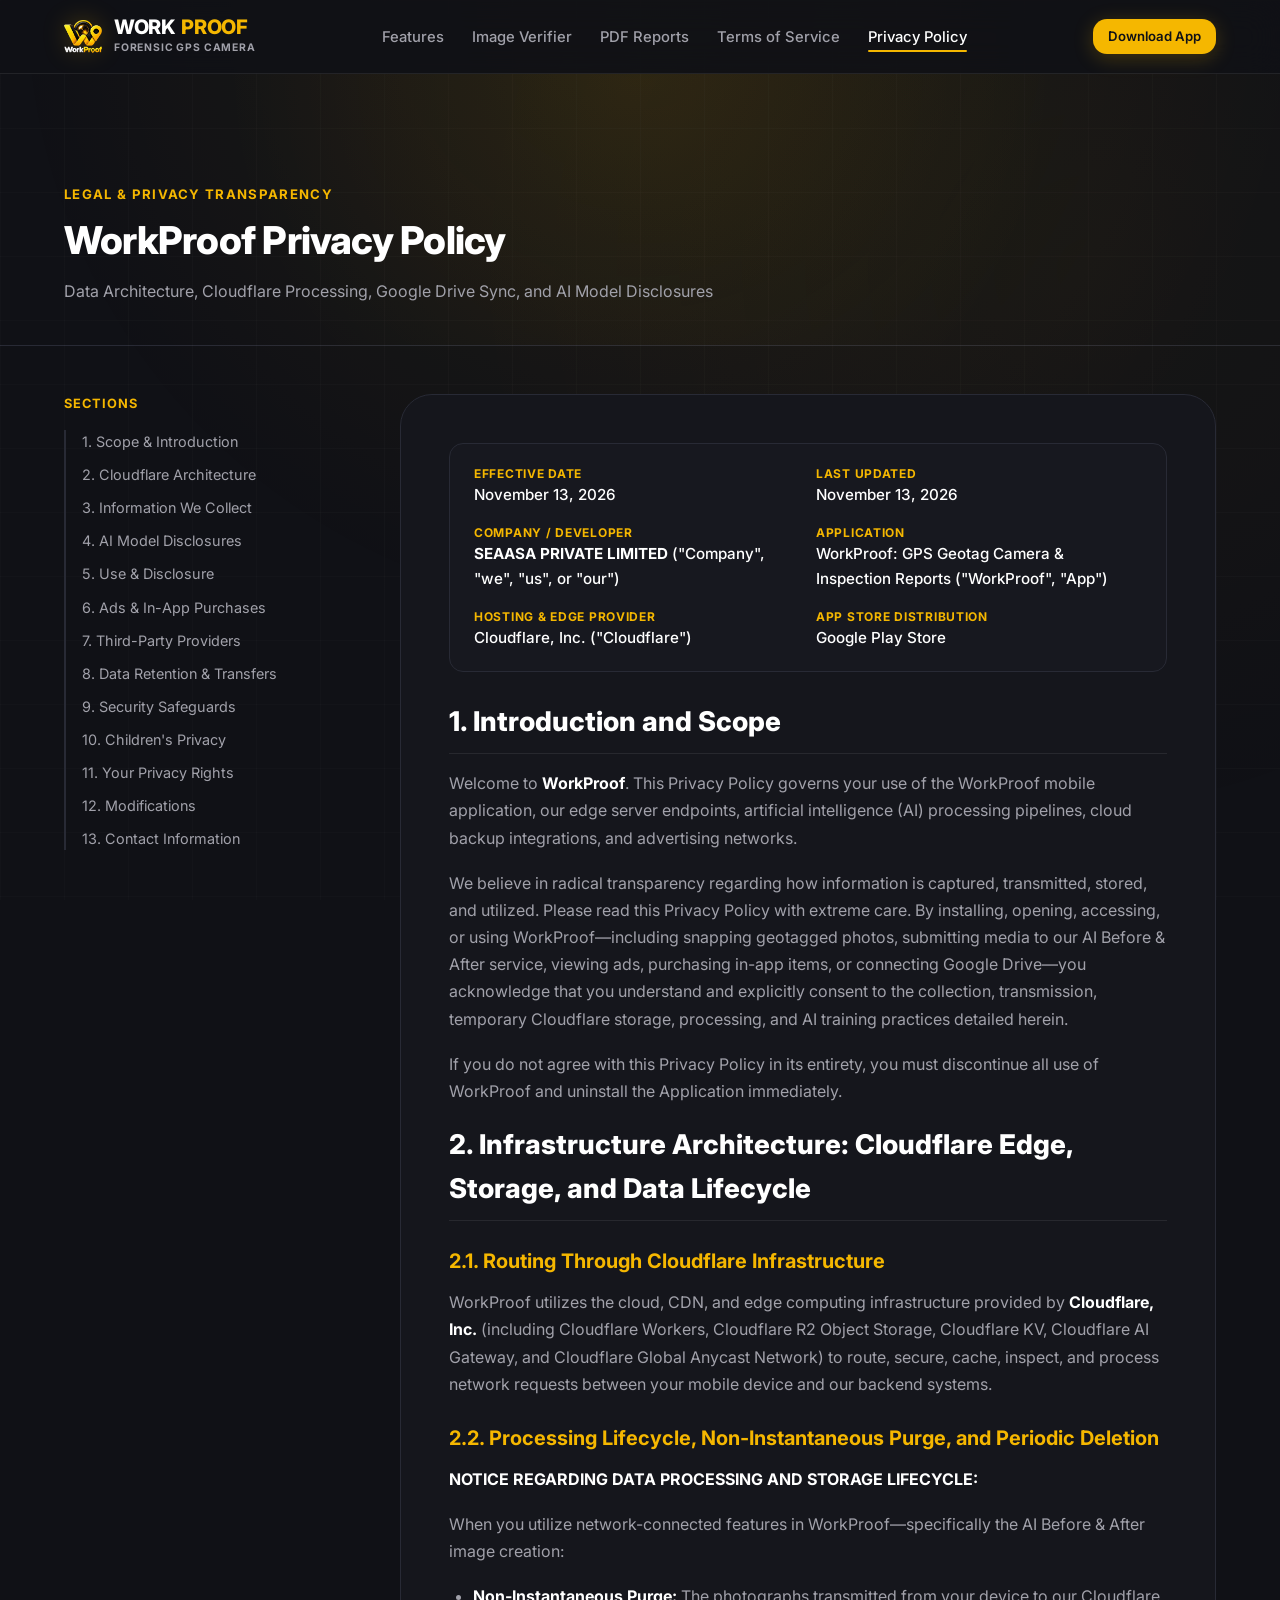
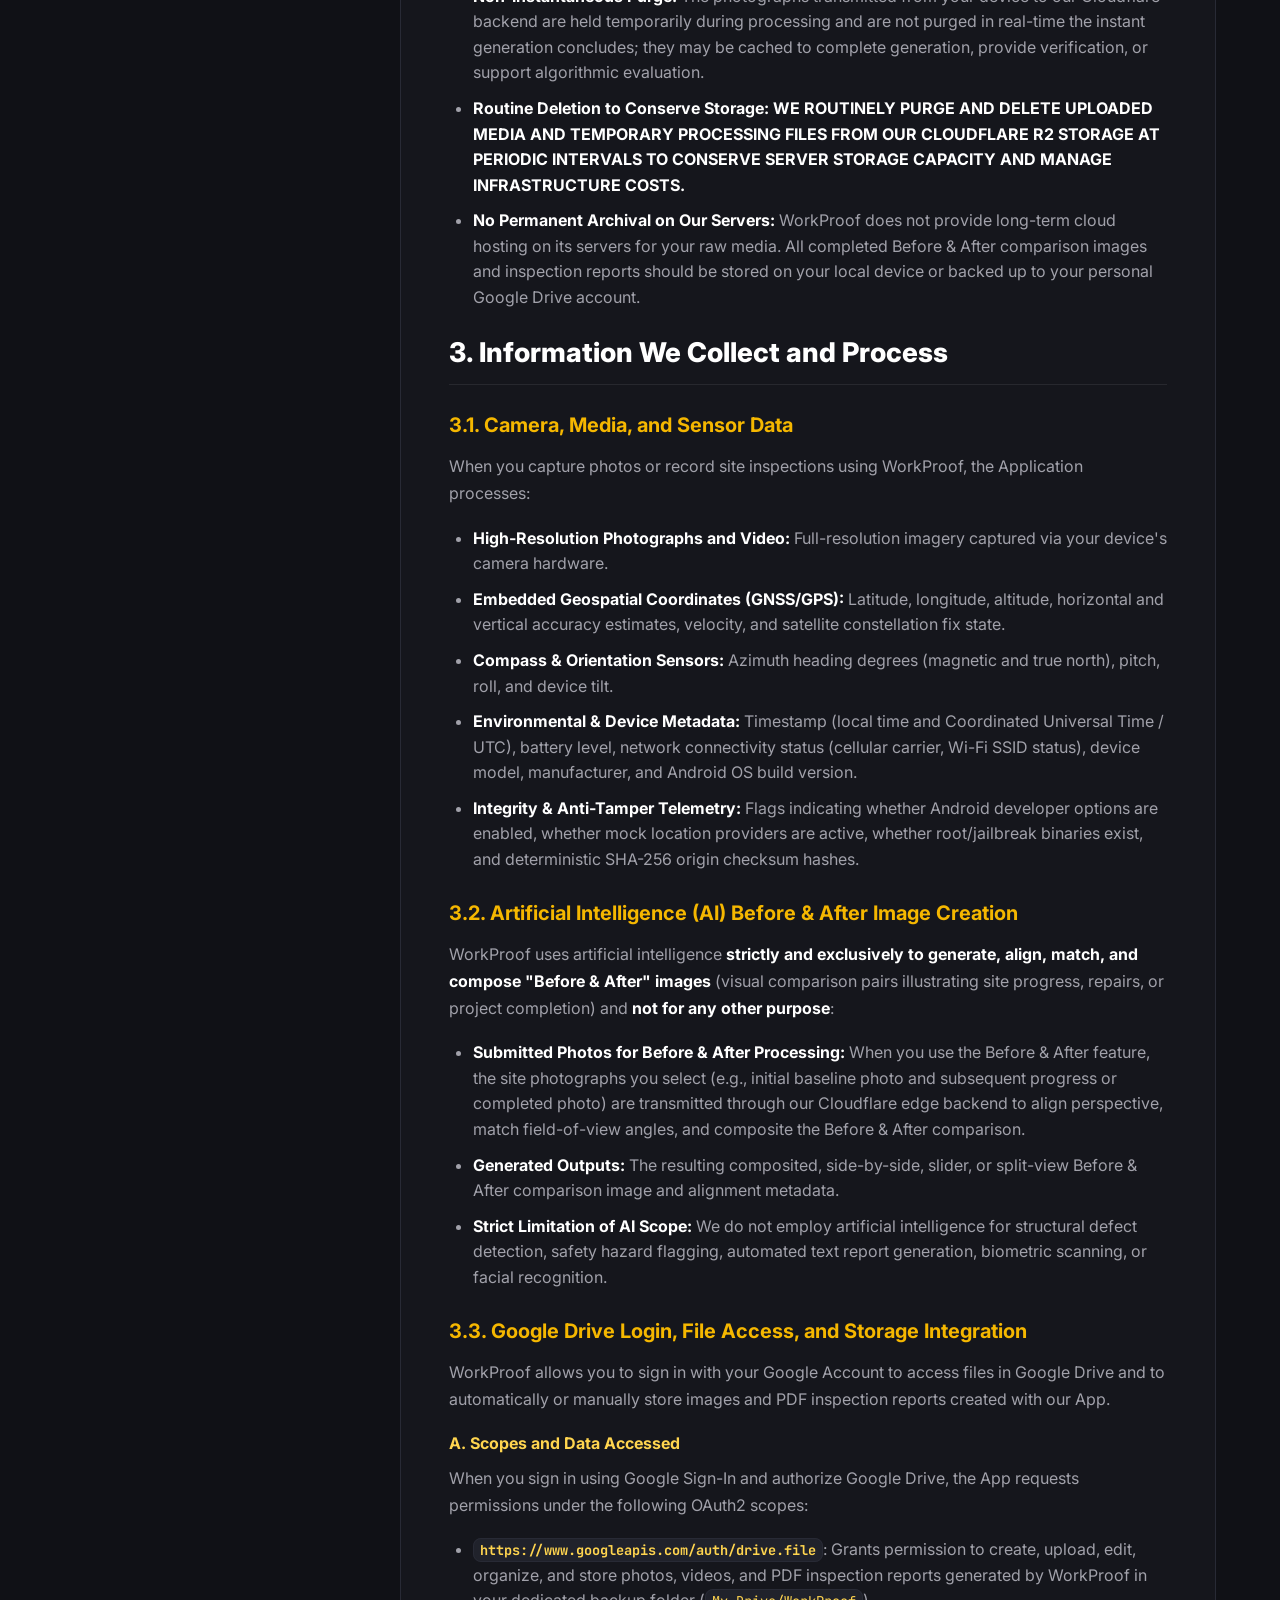
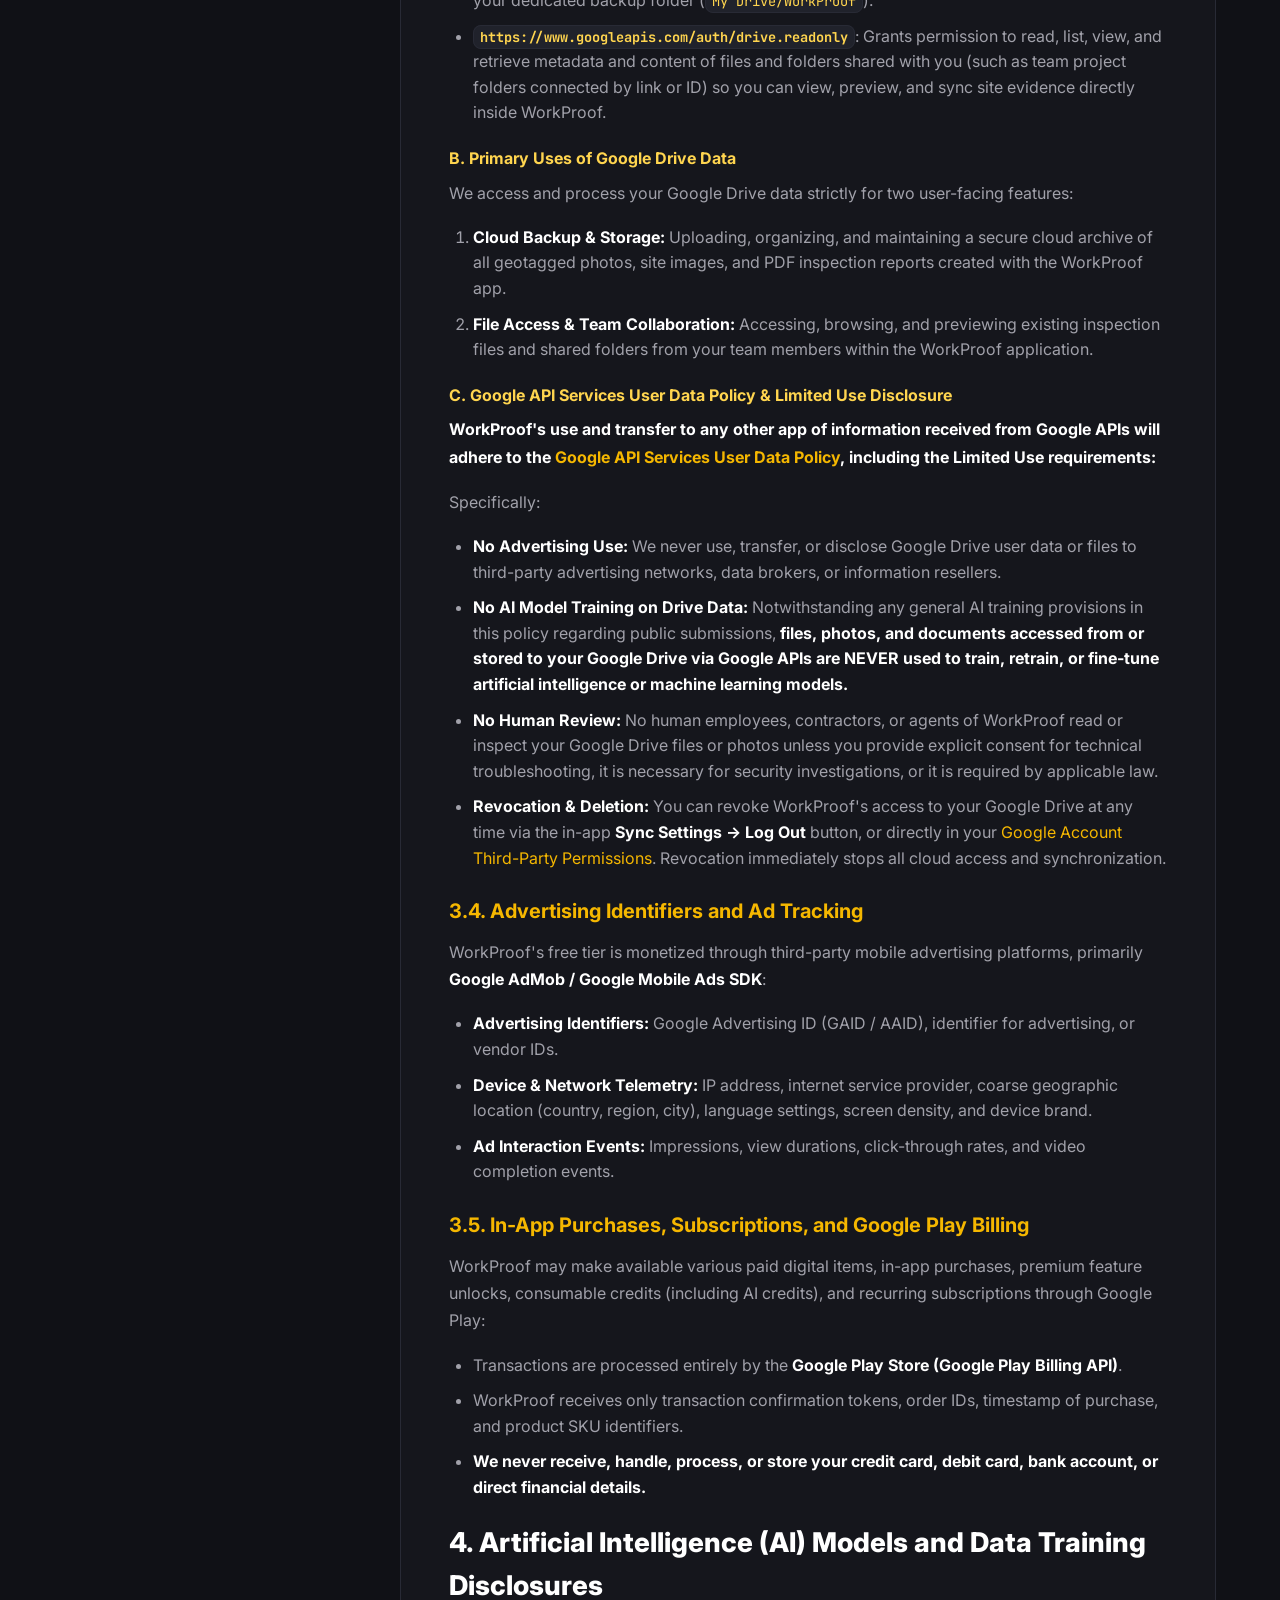
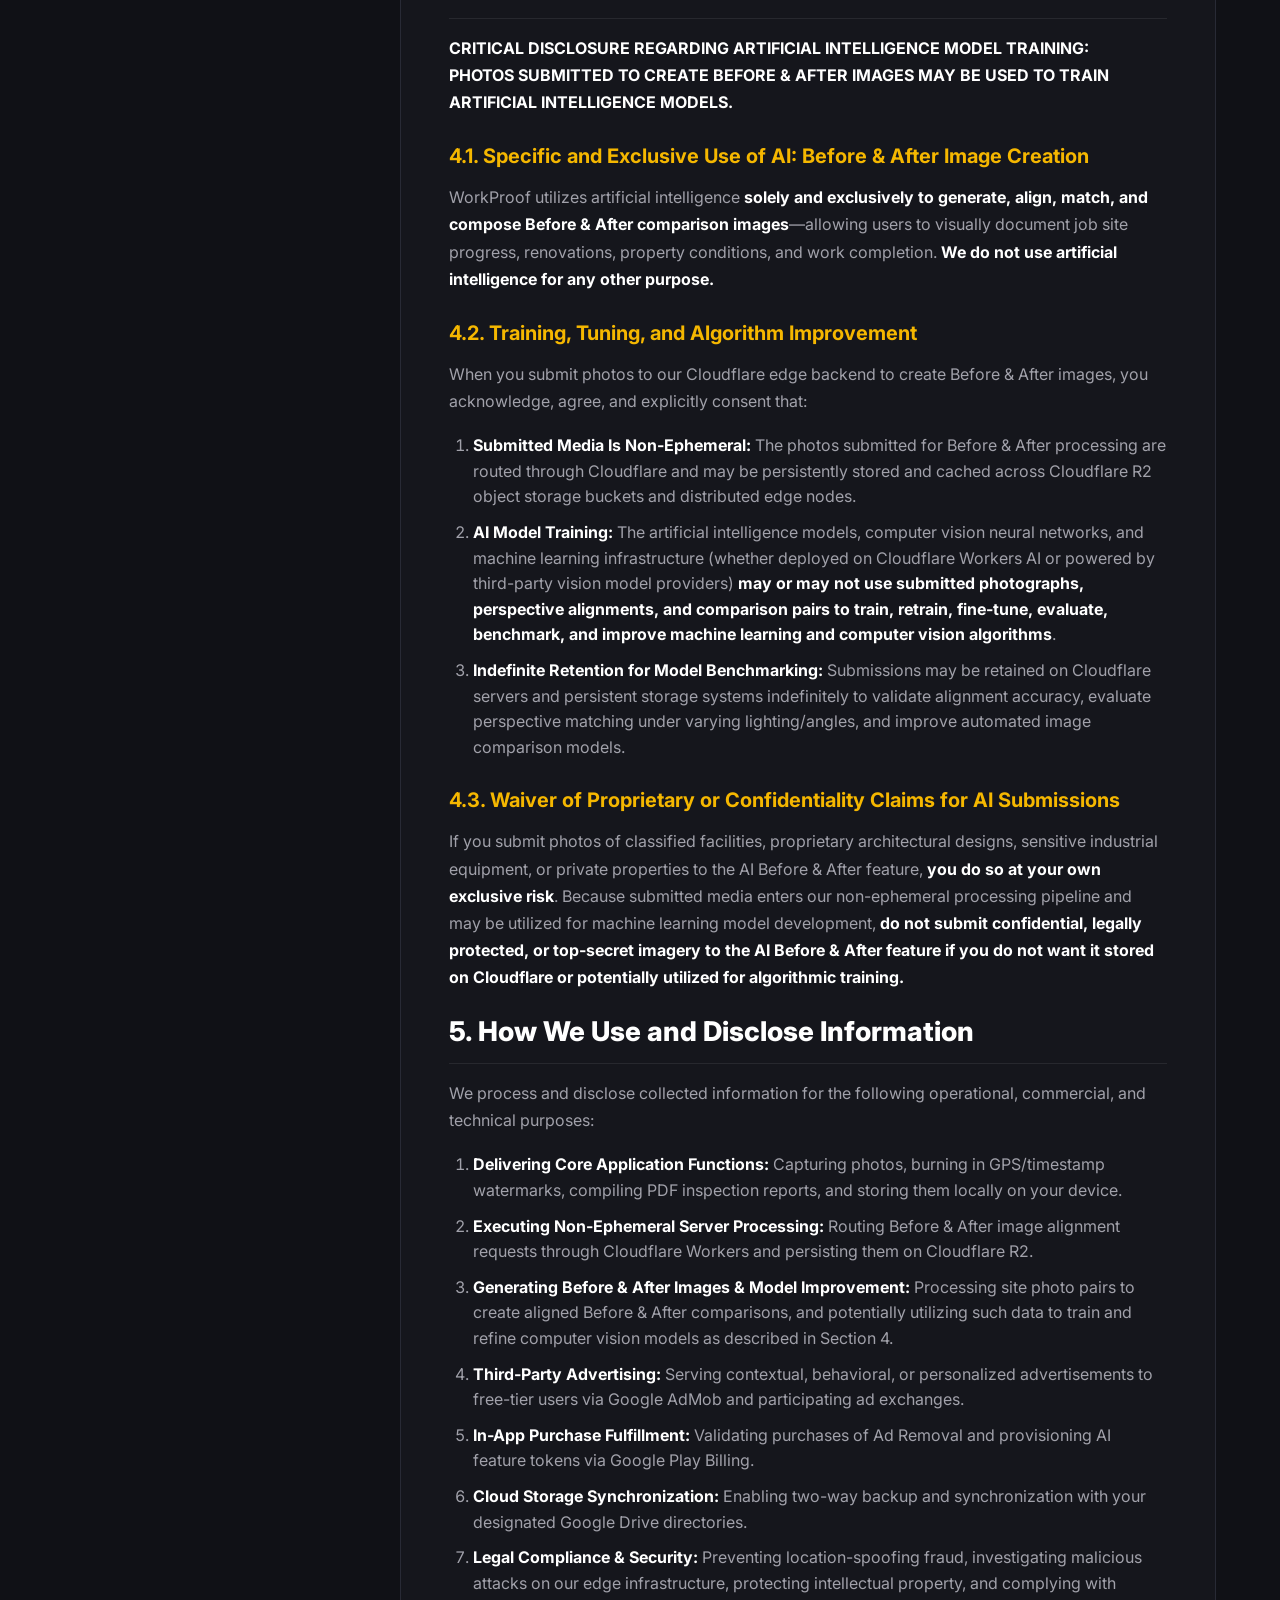
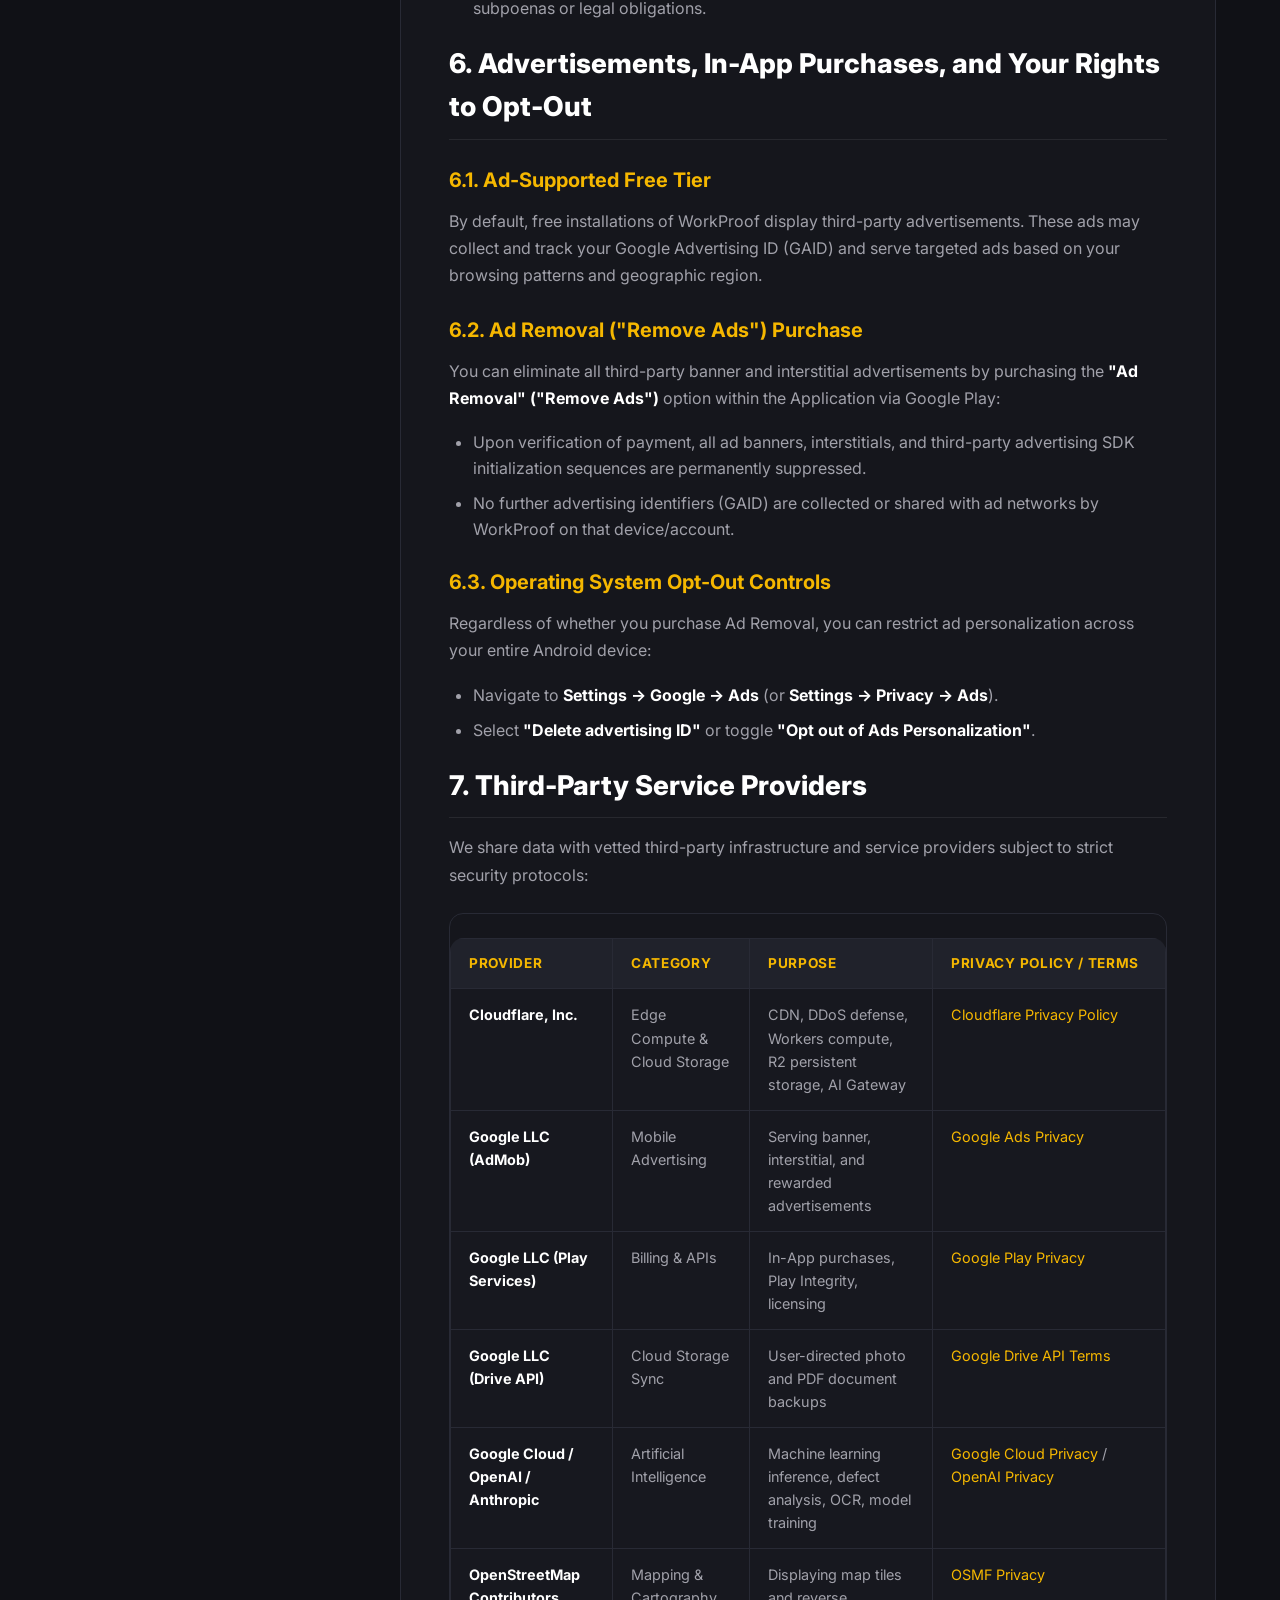
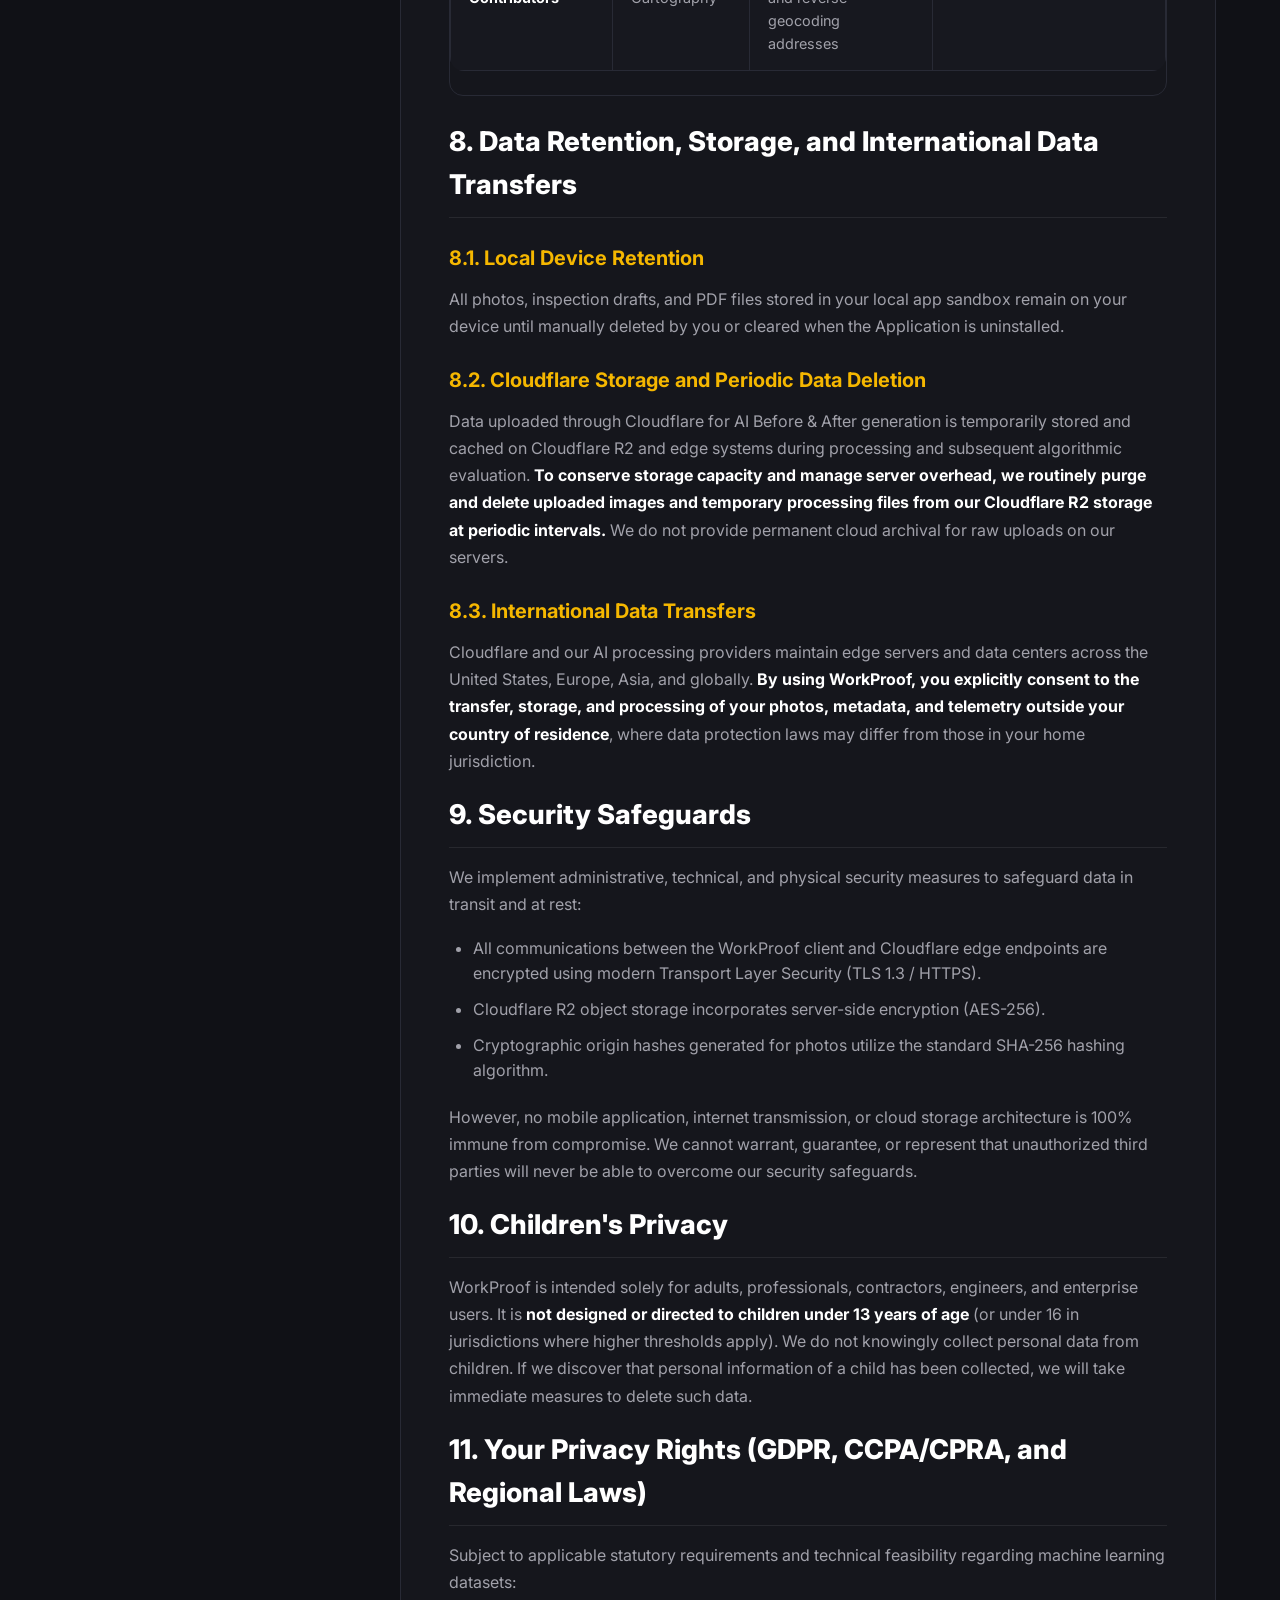
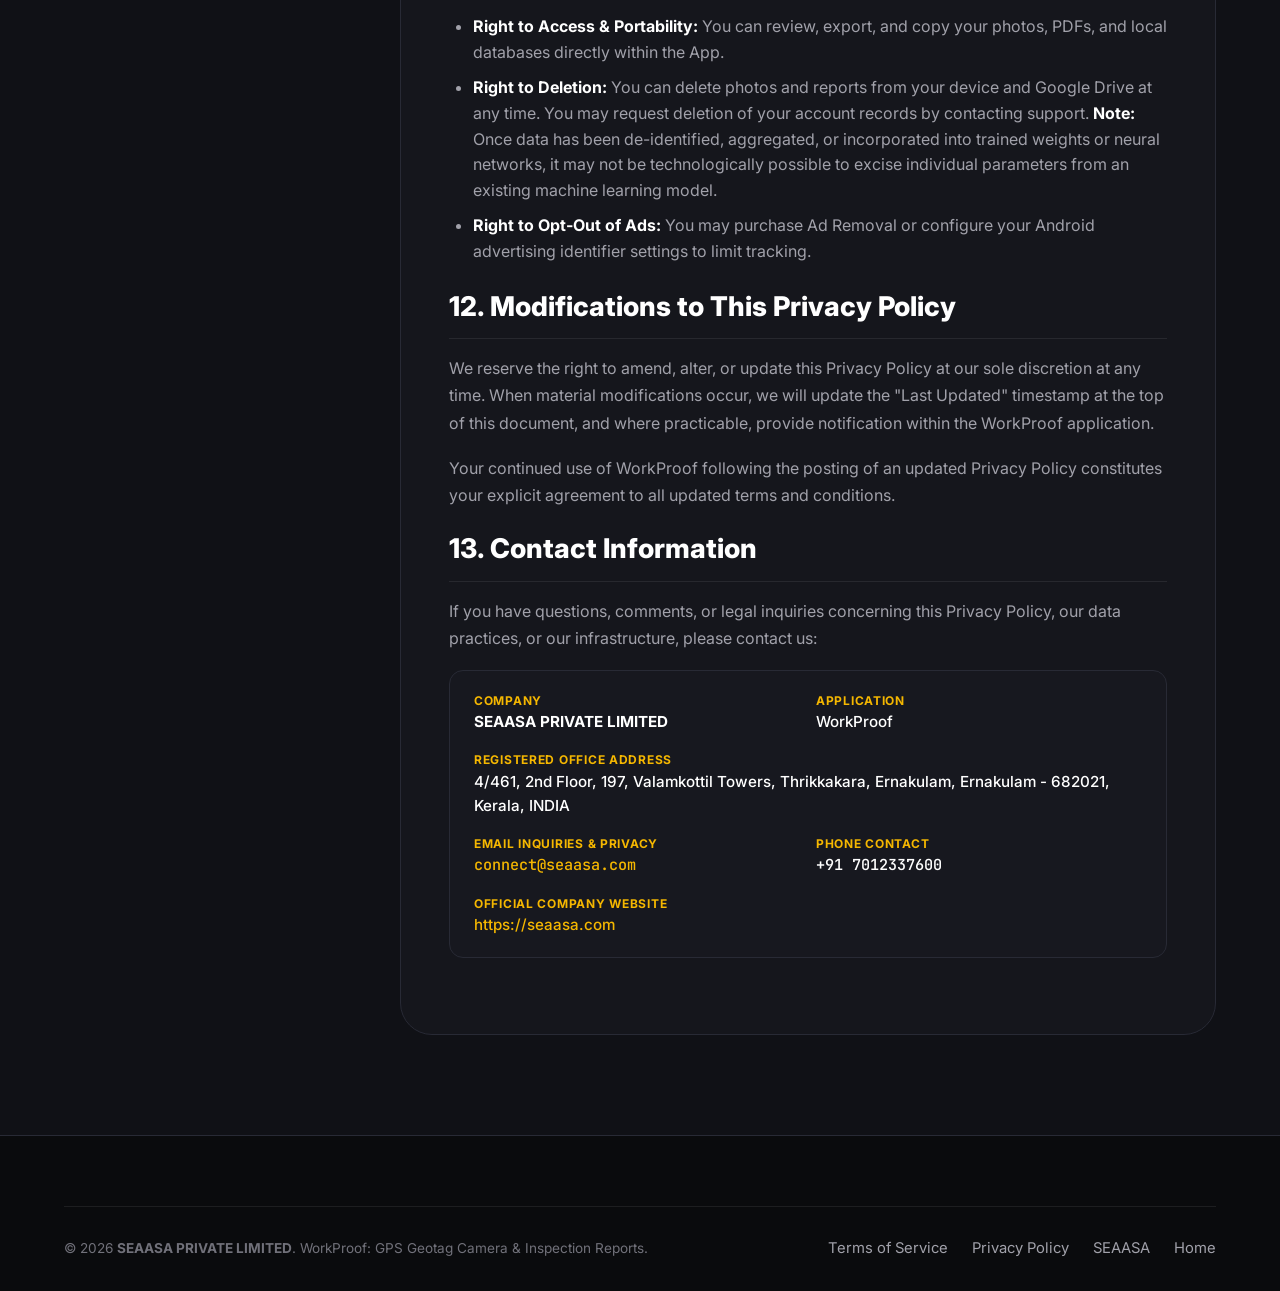
==== privacy/index.html @ cc61abe1 "Fix legal header safe area padding, responsive legal meta box, and dual directory routing for terms " ====
<!DOCTYPE html>
<html lang="en">
<head>
  <meta charset="UTF-8">
  <meta name="viewport" content="width=device-width, initial-scale=1.0, viewport-fit=cover">
  <title>Privacy Policy | WorkProof - SEAASA PRIVATE LIMITED</title>
  
  <meta name="description" content="Official Privacy Policy for WorkProof: GPS Geotag Camera & Inspection Reports, published by SEAASA PRIVATE LIMITED.">
  <meta name="robots" content="index, follow">
  <meta name="theme-color" content="#f5b700">

  <!-- Open Graph -->
  <meta property="og:type" content="article">
  <meta property="og:url" content="https://seaasa.com/privacy.html">
  <meta property="og:title" content="WorkProof Privacy Policy - SEAASA PRIVATE LIMITED">
  <meta property="og:description" content="Radical transparency regarding data capture, Cloudflare edge storage, Google Drive sync, and AI model training disclosures.">
  <meta property="og:image" content="assets/images/logo-square.png">

  <!-- Favicons -->
  <link rel="icon" type="image/x-icon" href="../favicon.ico">
  <link rel="icon" type="image/png" sizes="32x32" href="../assets/images/favicon-32x32.png">
  <link rel="apple-touch-icon" sizes="180x180" href="../assets/images/apple-touch-icon.png">

  <!-- Fonts & CSS -->
  <link rel="preconnect" href="https://fonts.googleapis.com">
  <link rel="preconnect" href="https://fonts.gstatic.com" crossorigin>
  <link href="https://fonts.googleapis.com/css2?family=Inter:wght@400;500;600;700;800;900&family=JetBrains+Mono:wght@400;600;700&display=swap" rel="stylesheet">
  <link rel="stylesheet" href="../assets/css/style.css">

  <style>
    .legal-meta-box {
      background: var(--bg-surface);
      border: 1px solid var(--border-card);
      border-radius: var(--radius-md);
      padding: 20px 24px;
      margin-bottom: 28px;
      display: grid;
      grid-template-columns: repeat(2, 1fr);
      gap: 16px;
    }
    .legal-meta-item {
      display: flex;
      flex-direction: column;
    }
    .legal-meta-label {
      font-size: 0.75rem;
      text-transform: uppercase;
      letter-spacing: 0.06em;
      color: var(--yellow-primary);
      font-weight: 700;
    }
    .legal-meta-value {
      font-size: 0.95rem;
      color: var(--text-pure-white);
      font-weight: 500;
    }
    .provider-table {
      width: 100%;
      border-collapse: collapse;
      margin: 24px 0;
      border-radius: var(--radius-md);
      overflow: hidden;
    }
    .provider-table th, .provider-table td {
      padding: 14px 18px;
      text-align: left;
      border: 1px solid var(--border-card);
      vertical-align: top;
    }
    .provider-table th {
      background: var(--bg-surface-elevated);
      color: var(--yellow-primary);
      font-size: 0.85rem;
      text-transform: uppercase;
      letter-spacing: 0.05em;
    }
    .provider-table td {
      background: var(--bg-surface);
      font-size: 0.9rem;
      color: var(--text-silver);
    }
    .provider-table td strong {
      color: var(--text-pure-white);
    }
    @media (max-width: 680px) {
      .legal-meta-box {
        grid-template-columns: 1fr;
        padding: 16px 18px;
        gap: 12px;
      }
      .provider-table {
        min-width: 580px;
      }
    }
  </style>
</head>
<body>
  <div class="bg-topo-overlay"></div>

  <!-- Header -->
  <header class="header">
    <div class="container nav-wrapper">
      <a href="../index.html" class="brand" aria-label="WorkProof Home">
        <img src="../assets/images/logo.png" alt="WorkProof Logo" class="brand-logo-img">
        <div class="brand-text-wrap">
          <div class="brand-title">WORK<span>PROOF</span></div>
          <span class="brand-badge">Forensic GPS Camera</span>
        </div>
      </a>

      <nav aria-label="Main Navigation">
        <ul class="nav-menu">
          <li><a href="../index.html#features" class="nav-link">Features</a></li>
          <li><a href="../index.html#verifier" class="nav-link">Image Verifier</a></li>
          <li><a href="../index.html#reports" class="nav-link">PDF Reports</a></li>
          <li><a href="../terms.html" class="nav-link">Terms of Service</a></li>
          <li><a href="../privacy.html" class="nav-link active">Privacy Policy</a></li>
        </ul>
      </nav>

      <div class="nav-actions">
        <a href="../index.html#download" class="btn btn-primary btn-sm">Download App</a>
      </div>

      <button class="mobile-toggle" aria-label="Toggle navigation menu" aria-expanded="false">
        <svg viewBox="0 0 24 24" fill="none" stroke="currentColor" stroke-width="2">
          <line x1="3" y1="12" x2="21" y2="12"></line>
          <line x1="3" y1="6" x2="21" y2="6"></line>
          <line x1="3" y1="18" x2="21" y2="18"></line>
        </svg>
      </button>
    </div>

    <div class="mobile-nav">
      <a href="../index.html" class="nav-link">Home</a>
      <a href="../index.html#features" class="nav-link">Features</a>
      <a href="../terms.html" class="nav-link">Terms of Service</a>
      <a href="../privacy.html" class="nav-link active">Privacy Policy</a>
      <a href="https://seaasa.com" target="_blank" rel="noopener noreferrer" class="nav-link">SEAASA</a>
      <a href="../index.html#download" class="btn btn-primary">Download APK</a>
    </div>
  </header>

  <main>
    <!-- Page Header -->
    <div class="legal-header">
      <div class="container">
        <span class="section-tag">LEGAL & PRIVACY TRANSPARENCY</span>
        <h1 class="section-title">WorkProof Privacy Policy</h1>
        <p class="text-silver">Data Architecture, Cloudflare Processing, Google Drive Sync, and AI Model Disclosures</p>
      </div>
    </div>

    <!-- Legal Content Grid -->
    <div class="container">
      <div class="legal-grid">
        <!-- Sidebar Navigation -->
        <aside class="legal-sidebar">
          <div class="legal-nav-title">Sections</div>
          <ul class="legal-nav-list">
            <li><a href="#section-1" class="legal-nav-link">1. Scope & Introduction</a></li>
            <li><a href="#section-2" class="legal-nav-link">2. Cloudflare Architecture</a></li>
            <li><a href="#section-3" class="legal-nav-link">3. Information We Collect</a></li>
            <li><a href="#section-4" class="legal-nav-link">4. AI Model Disclosures</a></li>
            <li><a href="#section-5" class="legal-nav-link">5. Use & Disclosure</a></li>
            <li><a href="#section-6" class="legal-nav-link">6. Ads & In-App Purchases</a></li>
            <li><a href="#section-7" class="legal-nav-link">7. Third-Party Providers</a></li>
            <li><a href="#section-8" class="legal-nav-link">8. Data Retention & Transfers</a></li>
            <li><a href="#section-9" class="legal-nav-link">9. Security Safeguards</a></li>
            <li><a href="#section-10" class="legal-nav-link">10. Children's Privacy</a></li>
            <li><a href="#section-11" class="legal-nav-link">11. Your Privacy Rights</a></li>
            <li><a href="#section-12" class="legal-nav-link">12. Modifications</a></li>
            <li><a href="#section-13" class="legal-nav-link">13. Contact Information</a></li>
          </ul>
        </aside>

        <!-- Main Body -->
        <article class="legal-body">
          <!-- Metadata Box -->
          <div class="legal-meta-box">
            <div class="legal-meta-item">
              <span class="legal-meta-label">Effective Date</span>
              <span class="legal-meta-value">November 13, 2026</span>
            </div>
            <div class="legal-meta-item">
              <span class="legal-meta-label">Last Updated</span>
              <span class="legal-meta-value">November 13, 2026</span>
            </div>
            <div class="legal-meta-item">
              <span class="legal-meta-label">Company / Developer</span>
              <span class="legal-meta-value"><strong>SEAASA PRIVATE LIMITED</strong> ("Company", "we", "us", or "our")</span>
            </div>
            <div class="legal-meta-item">
              <span class="legal-meta-label">Application</span>
              <span class="legal-meta-value">WorkProof: GPS Geotag Camera & Inspection Reports ("WorkProof", "App")</span>
            </div>
            <div class="legal-meta-item">
              <span class="legal-meta-label">Hosting & Edge Provider</span>
              <span class="legal-meta-value">Cloudflare, Inc. ("Cloudflare")</span>
            </div>
            <div class="legal-meta-item">
              <span class="legal-meta-label">App Store Distribution</span>
              <span class="legal-meta-value">Google Play Store</span>
            </div>
          </div>

          <!-- Section 1 -->
          <section id="section-1">
            <h2>1. Introduction and Scope</h2>
            <p>
              Welcome to <strong>WorkProof</strong>. This Privacy Policy governs your use of the WorkProof mobile application, our edge server endpoints, artificial intelligence (AI) processing pipelines, cloud backup integrations, and advertising networks.
            </p>
            <p>
              We believe in radical transparency regarding how information is captured, transmitted, stored, and utilized. Please read this Privacy Policy with extreme care. By installing, opening, accessing, or using WorkProof—including snapping geotagged photos, submitting media to our AI Before & After service, viewing ads, purchasing in-app items, or connecting Google Drive—you acknowledge that you understand and explicitly consent to the collection, transmission, temporary Cloudflare storage, processing, and AI training practices detailed herein.
            </p>
            <p>
              If you do not agree with this Privacy Policy in its entirety, you must discontinue all use of WorkProof and uninstall the Application immediately.
            </p>
          </section>

          <!-- Section 2 -->
          <section id="section-2">
            <h2>2. Infrastructure Architecture: Cloudflare Edge, Storage, and Data Lifecycle</h2>

            <h3>2.1. Routing Through Cloudflare Infrastructure</h3>
            <p>
              WorkProof utilizes the cloud, CDN, and edge computing infrastructure provided by <strong>Cloudflare, Inc.</strong> (including Cloudflare Workers, Cloudflare R2 Object Storage, Cloudflare KV, Cloudflare AI Gateway, and Cloudflare Global Anycast Network) to route, secure, cache, inspect, and process network requests between your mobile device and our backend systems.
            </p>

            <h3>2.2. Processing Lifecycle, Non-Instantaneous Purge, and Periodic Deletion</h3>
            <p><strong>NOTICE REGARDING DATA PROCESSING AND STORAGE LIFECYCLE:</strong></p>
            <p>
              When you utilize network-connected features in WorkProof—specifically the AI Before & After image creation:
            </p>
            <ul>
              <li><strong>Non-Instantaneous Purge:</strong> The photographs transmitted from your device to our Cloudflare backend are held temporarily during processing and are not purged in real-time the instant generation concludes; they may be cached to complete generation, provide verification, or support algorithmic evaluation.</li>
              <li><strong>Routine Deletion to Conserve Storage:</strong> <strong>WE ROUTINELY PURGE AND DELETE UPLOADED MEDIA AND TEMPORARY PROCESSING FILES FROM OUR CLOUDFLARE R2 STORAGE AT PERIODIC INTERVALS TO CONSERVE SERVER STORAGE CAPACITY AND MANAGE INFRASTRUCTURE COSTS.</strong></li>
              <li><strong>No Permanent Archival on Our Servers:</strong> WorkProof does not provide long-term cloud hosting on its servers for your raw media. All completed Before & After comparison images and inspection reports should be stored on your local device or backed up to your personal Google Drive account.</li>
            </ul>
          </section>

          <!-- Section 3 -->
          <section id="section-3">
            <h2>3. Information We Collect and Process</h2>

            <h3>3.1. Camera, Media, and Sensor Data</h3>
            <p>When you capture photos or record site inspections using WorkProof, the Application processes:</p>
            <ul>
              <li><strong>High-Resolution Photographs and Video:</strong> Full-resolution imagery captured via your device's camera hardware.</li>
              <li><strong>Embedded Geospatial Coordinates (GNSS/GPS):</strong> Latitude, longitude, altitude, horizontal and vertical accuracy estimates, velocity, and satellite constellation fix state.</li>
              <li><strong>Compass & Orientation Sensors:</strong> Azimuth heading degrees (magnetic and true north), pitch, roll, and device tilt.</li>
              <li><strong>Environmental & Device Metadata:</strong> Timestamp (local time and Coordinated Universal Time / UTC), battery level, network connectivity status (cellular carrier, Wi-Fi SSID status), device model, manufacturer, and Android OS build version.</li>
              <li><strong>Integrity & Anti-Tamper Telemetry:</strong> Flags indicating whether Android developer options are enabled, whether mock location providers are active, whether root/jailbreak binaries exist, and deterministic SHA-256 origin checksum hashes.</li>
            </ul>

            <h3>3.2. Artificial Intelligence (AI) Before & After Image Creation</h3>
            <p>
              WorkProof uses artificial intelligence <strong>strictly and exclusively to generate, align, match, and compose "Before & After" images</strong> (visual comparison pairs illustrating site progress, repairs, or project completion) and <strong>not for any other purpose</strong>:
            </p>
            <ul>
              <li><strong>Submitted Photos for Before & After Processing:</strong> When you use the Before & After feature, the site photographs you select (e.g., initial baseline photo and subsequent progress or completed photo) are transmitted through our Cloudflare edge backend to align perspective, match field-of-view angles, and composite the Before & After comparison.</li>
              <li><strong>Generated Outputs:</strong> The resulting composited, side-by-side, slider, or split-view Before & After comparison image and alignment metadata.</li>
              <li><strong>Strict Limitation of AI Scope:</strong> We do not employ artificial intelligence for structural defect detection, safety hazard flagging, automated text report generation, biometric scanning, or facial recognition.</li>
            </ul>

            <h3>3.3. Google Drive Login, File Access, and Storage Integration</h3>
            <p>
              WorkProof allows you to sign in with your Google Account to access files in Google Drive and to automatically or manually store images and PDF inspection reports created with our App.
            </p>

            <h4 style="color: var(--yellow-light); margin: 18px 0 8px 0;">A. Scopes and Data Accessed</h4>
            <p>When you sign in using Google Sign-In and authorize Google Drive, the App requests permissions under the following OAuth2 scopes:</p>
            <ul>
              <li><strong><code>https://www.googleapis.com/auth/drive.file</code></strong>: Grants permission to create, upload, edit, organize, and store photos, videos, and PDF inspection reports generated by WorkProof in your dedicated backup folder (<code>My Drive/WorkProof</code>).</li>
              <li><strong><code>https://www.googleapis.com/auth/drive.readonly</code></strong>: Grants permission to read, list, view, and retrieve metadata and content of files and folders shared with you (such as team project folders connected by link or ID) so you can view, preview, and sync site evidence directly inside WorkProof.</li>
            </ul>

            <h4 style="color: var(--yellow-light); margin: 18px 0 8px 0;">B. Primary Uses of Google Drive Data</h4>
            <p>We access and process your Google Drive data strictly for two user-facing features:</p>
            <ol>
              <li><strong>Cloud Backup & Storage:</strong> Uploading, organizing, and maintaining a secure cloud archive of all geotagged photos, site images, and PDF inspection reports created with the WorkProof app.</li>
              <li><strong>File Access & Team Collaboration:</strong> Accessing, browsing, and previewing existing inspection files and shared folders from your team members within the WorkProof application.</li>
            </ol>

            <h4 style="color: var(--yellow-light); margin: 18px 0 8px 0;">C. Google API Services User Data Policy & Limited Use Disclosure</h4>
            <p>
              <strong>WorkProof's use and transfer to any other app of information received from Google APIs will adhere to the <a href="https://developers.google.com/terms/api-services-user-data-policy" target="_blank" rel="noopener noreferrer" class="text-yellow">Google API Services User Data Policy</a>, including the Limited Use requirements:</strong>
            </p>
            <p style="margin-top: 10px;">Specifically:</p>
            <ul style="margin-top: 8px;">
              <li><strong>No Advertising Use:</strong> We never use, transfer, or disclose Google Drive user data or files to third-party advertising networks, data brokers, or information resellers.</li>
              <li><strong>No AI Model Training on Drive Data:</strong> Notwithstanding any general AI training provisions in this policy regarding public submissions, <strong>files, photos, and documents accessed from or stored to your Google Drive via Google APIs are NEVER used to train, retrain, or fine-tune artificial intelligence or machine learning models.</strong></li>
              <li><strong>No Human Review:</strong> No human employees, contractors, or agents of WorkProof read or inspect your Google Drive files or photos unless you provide explicit consent for technical troubleshooting, it is necessary for security investigations, or it is required by applicable law.</li>
              <li><strong>Revocation & Deletion:</strong> You can revoke WorkProof's access to your Google Drive at any time via the in-app <strong>Sync Settings &rarr; Log Out</strong> button, or directly in your <a href="https://myaccount.google.com/permissions" target="_blank" rel="noopener noreferrer" class="text-yellow">Google Account Third-Party Permissions</a>. Revocation immediately stops all cloud access and synchronization.</li>
            </ul>

            <h3>3.4. Advertising Identifiers and Ad Tracking</h3>
            <p>WorkProof's free tier is monetized through third-party mobile advertising platforms, primarily <strong>Google AdMob / Google Mobile Ads SDK</strong>:</p>
            <ul>
              <li><strong>Advertising Identifiers:</strong> Google Advertising ID (GAID / AAID), identifier for advertising, or vendor IDs.</li>
              <li><strong>Device & Network Telemetry:</strong> IP address, internet service provider, coarse geographic location (country, region, city), language settings, screen density, and device brand.</li>
              <li><strong>Ad Interaction Events:</strong> Impressions, view durations, click-through rates, and video completion events.</li>
            </ul>

            <h3>3.5. In-App Purchases, Subscriptions, and Google Play Billing</h3>
            <p>WorkProof may make available various paid digital items, in-app purchases, premium feature unlocks, consumable credits (including AI credits), and recurring subscriptions through Google Play:</p>
            <ul>
              <li>Transactions are processed entirely by the <strong>Google Play Store (Google Play Billing API)</strong>.</li>
              <li>WorkProof receives only transaction confirmation tokens, order IDs, timestamp of purchase, and product SKU identifiers.</li>
              <li><strong>We never receive, handle, process, or store your credit card, debit card, bank account, or direct financial details.</strong></li>
            </ul>
          </section>

          <!-- Section 4 -->
          <section id="section-4">
            <h2>4. Artificial Intelligence (AI) Models and Data Training Disclosures</h2>

            <p>
              <strong>CRITICAL DISCLOSURE REGARDING ARTIFICIAL INTELLIGENCE MODEL TRAINING:</strong><br>
              <strong>PHOTOS SUBMITTED TO CREATE BEFORE & AFTER IMAGES MAY BE USED TO TRAIN ARTIFICIAL INTELLIGENCE MODELS.</strong>
            </p>

            <h3>4.1. Specific and Exclusive Use of AI: Before & After Image Creation</h3>
            <p>
              WorkProof utilizes artificial intelligence <strong>solely and exclusively to generate, align, match, and compose Before & After comparison images</strong>—allowing users to visually document job site progress, renovations, property conditions, and work completion. <strong>We do not use artificial intelligence for any other purpose.</strong>
            </p>

            <h3>4.2. Training, Tuning, and Algorithm Improvement</h3>
            <p>When you submit photos to our Cloudflare edge backend to create Before & After images, you acknowledge, agree, and explicitly consent that:</p>
            <ol>
              <li><strong>Submitted Media Is Non-Ephemeral:</strong> The photos submitted for Before & After processing are routed through Cloudflare and may be persistently stored and cached across Cloudflare R2 object storage buckets and distributed edge nodes.</li>
              <li><strong>AI Model Training:</strong> The artificial intelligence models, computer vision neural networks, and machine learning infrastructure (whether deployed on Cloudflare Workers AI or powered by third-party vision model providers) <strong>may or may not use submitted photographs, perspective alignments, and comparison pairs to train, retrain, fine-tune, evaluate, benchmark, and improve machine learning and computer vision algorithms</strong>.</li>
              <li><strong>Indefinite Retention for Model Benchmarking:</strong> Submissions may be retained on Cloudflare servers and persistent storage systems indefinitely to validate alignment accuracy, evaluate perspective matching under varying lighting/angles, and improve automated image comparison models.</li>
            </ol>

            <h3>4.3. Waiver of Proprietary or Confidentiality Claims for AI Submissions</h3>
            <p>
              If you submit photos of classified facilities, proprietary architectural designs, sensitive industrial equipment, or private properties to the AI Before & After feature, <strong>you do so at your own exclusive risk</strong>. Because submitted media enters our non-ephemeral processing pipeline and may be utilized for machine learning model development, <strong>do not submit confidential, legally protected, or top-secret imagery to the AI Before & After feature if you do not want it stored on Cloudflare or potentially utilized for algorithmic training.</strong>
            </p>
          </section>

          <!-- Section 5 -->
          <section id="section-5">
            <h2>5. How We Use and Disclose Information</h2>
            <p>We process and disclose collected information for the following operational, commercial, and technical purposes:</p>
            <ol>
              <li><strong>Delivering Core Application Functions:</strong> Capturing photos, burning in GPS/timestamp watermarks, compiling PDF inspection reports, and storing them locally on your device.</li>
              <li><strong>Executing Non-Ephemeral Server Processing:</strong> Routing Before & After image alignment requests through Cloudflare Workers and persisting them on Cloudflare R2.</li>
              <li><strong>Generating Before & After Images & Model Improvement:</strong> Processing site photo pairs to create aligned Before & After comparisons, and potentially utilizing such data to train and refine computer vision models as described in Section 4.</li>
              <li><strong>Third-Party Advertising:</strong> Serving contextual, behavioral, or personalized advertisements to free-tier users via Google AdMob and participating ad exchanges.</li>
              <li><strong>In-App Purchase Fulfillment:</strong> Validating purchases of Ad Removal and provisioning AI feature tokens via Google Play Billing.</li>
              <li><strong>Cloud Storage Synchronization:</strong> Enabling two-way backup and synchronization with your designated Google Drive directories.</li>
              <li><strong>Legal Compliance & Security:</strong> Preventing location-spoofing fraud, investigating malicious attacks on our edge infrastructure, protecting intellectual property, and complying with subpoenas or legal obligations.</li>
            </ol>
          </section>

          <!-- Section 6 -->
          <section id="section-6">
            <h2>6. Advertisements, In-App Purchases, and Your Rights to Opt-Out</h2>

            <h3>6.1. Ad-Supported Free Tier</h3>
            <p>
              By default, free installations of WorkProof display third-party advertisements. These ads may collect and track your Google Advertising ID (GAID) and serve targeted ads based on your browsing patterns and geographic region.
            </p>

            <h3>6.2. Ad Removal ("Remove Ads") Purchase</h3>
            <p>You can eliminate all third-party banner and interstitial advertisements by purchasing the <strong>"Ad Removal" ("Remove Ads")</strong> option within the Application via Google Play:</p>
            <ul>
              <li>Upon verification of payment, all ad banners, interstitials, and third-party advertising SDK initialization sequences are permanently suppressed.</li>
              <li>No further advertising identifiers (GAID) are collected or shared with ad networks by WorkProof on that device/account.</li>
            </ul>

            <h3>6.3. Operating System Opt-Out Controls</h3>
            <p>Regardless of whether you purchase Ad Removal, you can restrict ad personalization across your entire Android device:</p>
            <ul>
              <li>Navigate to <strong>Settings &rarr; Google &rarr; Ads</strong> (or <strong>Settings &rarr; Privacy &rarr; Ads</strong>).</li>
              <li>Select <strong>"Delete advertising ID"</strong> or toggle <strong>"Opt out of Ads Personalization"</strong>.</li>
            </ul>
          </section>

          <!-- Section 7 -->
          <section id="section-7">
            <h2>7. Third-Party Service Providers</h2>
            <p>We share data with vetted third-party infrastructure and service providers subject to strict security protocols:</p>

            <div class="table-container">
              <table class="provider-table">
                <thead>
                  <tr>
                    <th>Provider</th>
                    <th>Category</th>
                    <th>Purpose</th>
                    <th>Privacy Policy / Terms</th>
                  </tr>
                </thead>
                <tbody>
                  <tr>
                    <td><strong>Cloudflare, Inc.</strong></td>
                    <td>Edge Compute & Cloud Storage</td>
                    <td>CDN, DDoS defense, Workers compute, R2 persistent storage, AI Gateway</td>
                    <td><a href="https://www.cloudflare.com/privacypolicy/" target="_blank" rel="noopener noreferrer" class="text-yellow">Cloudflare Privacy Policy</a></td>
                  </tr>
                  <tr>
                    <td><strong>Google LLC (AdMob)</strong></td>
                    <td>Mobile Advertising</td>
                    <td>Serving banner, interstitial, and rewarded advertisements</td>
                    <td><a href="https://policies.google.com/technologies/ads" target="_blank" rel="noopener noreferrer" class="text-yellow">Google Ads Privacy</a></td>
                  </tr>
                  <tr>
                    <td><strong>Google LLC (Play Services)</strong></td>
                    <td>Billing & APIs</td>
                    <td>In-App purchases, Play Integrity, licensing</td>
                    <td><a href="https://policies.google.com/privacy" target="_blank" rel="noopener noreferrer" class="text-yellow">Google Play Privacy</a></td>
                  </tr>
                  <tr>
                    <td><strong>Google LLC (Drive API)</strong></td>
                    <td>Cloud Storage Sync</td>
                    <td>User-directed photo and PDF document backups</td>
                    <td><a href="https://developers.google.com/drive/terms" target="_blank" rel="noopener noreferrer" class="text-yellow">Google Drive API Terms</a></td>
                  </tr>
                  <tr>
                    <td><strong>Google Cloud / OpenAI / Anthropic</strong></td>
                    <td>Artificial Intelligence</td>
                    <td>Machine learning inference, defect analysis, OCR, model training</td>
                    <td>
                      <a href="https://cloud.google.com/terms/cloud-privacy-notice" target="_blank" rel="noopener noreferrer" class="text-yellow">Google Cloud Privacy</a> / 
                      <a href="https://openai.com/privacy" target="_blank" rel="noopener noreferrer" class="text-yellow">OpenAI Privacy</a>
                    </td>
                  </tr>
                  <tr>
                    <td><strong>OpenStreetMap Contributors</strong></td>
                    <td>Mapping & Cartography</td>
                    <td>Displaying map tiles and reverse geocoding addresses</td>
                    <td><a href="https://wiki.osmfoundation.org/wiki/Privacy_Policy" target="_blank" rel="noopener noreferrer" class="text-yellow">OSMF Privacy</a></td>
                  </tr>
                </tbody>
              </table>
            </div>
          </section>

          <!-- Section 8 -->
          <section id="section-8">
            <h2>8. Data Retention, Storage, and International Data Transfers</h2>

            <h3>8.1. Local Device Retention</h3>
            <p>
              All photos, inspection drafts, and PDF files stored in your local app sandbox remain on your device until manually deleted by you or cleared when the Application is uninstalled.
            </p>

            <h3>8.2. Cloudflare Storage and Periodic Data Deletion</h3>
            <p>
              Data uploaded through Cloudflare for AI Before & After generation is temporarily stored and cached on Cloudflare R2 and edge systems during processing and subsequent algorithmic evaluation. <strong>To conserve storage capacity and manage server overhead, we routinely purge and delete uploaded images and temporary processing files from our Cloudflare R2 storage at periodic intervals.</strong> We do not provide permanent cloud archival for raw uploads on our servers.
            </p>

            <h3>8.3. International Data Transfers</h3>
            <p>
              Cloudflare and our AI processing providers maintain edge servers and data centers across the United States, Europe, Asia, and globally. <strong>By using WorkProof, you explicitly consent to the transfer, storage, and processing of your photos, metadata, and telemetry outside your country of residence</strong>, where data protection laws may differ from those in your home jurisdiction.
            </p>
          </section>

          <!-- Section 9 -->
          <section id="section-9">
            <h2>9. Security Safeguards</h2>
            <p>We implement administrative, technical, and physical security measures to safeguard data in transit and at rest:</p>
            <ul>
              <li>All communications between the WorkProof client and Cloudflare edge endpoints are encrypted using modern Transport Layer Security (TLS 1.3 / HTTPS).</li>
              <li>Cloudflare R2 object storage incorporates server-side encryption (AES-256).</li>
              <li>Cryptographic origin hashes generated for photos utilize the standard SHA-256 hashing algorithm.</li>
            </ul>
            <p>
              However, no mobile application, internet transmission, or cloud storage architecture is 100% immune from compromise. We cannot warrant, guarantee, or represent that unauthorized third parties will never be able to overcome our security safeguards.
            </p>
          </section>

          <!-- Section 10 -->
          <section id="section-10">
            <h2>10. Children's Privacy</h2>
            <p>
              WorkProof is intended solely for adults, professionals, contractors, engineers, and enterprise users. It is <strong>not designed or directed to children under 13 years of age</strong> (or under 16 in jurisdictions where higher thresholds apply). We do not knowingly collect personal data from children. If we discover that personal information of a child has been collected, we will take immediate measures to delete such data.
            </p>
          </section>

          <!-- Section 11 -->
          <section id="section-11">
            <h2>11. Your Privacy Rights (GDPR, CCPA/CPRA, and Regional Laws)</h2>
            <p>Subject to applicable statutory requirements and technical feasibility regarding machine learning datasets:</p>
            <ul>
              <li><strong>Right to Access & Portability:</strong> You can review, export, and copy your photos, PDFs, and local databases directly within the App.</li>
              <li><strong>Right to Deletion:</strong> You can delete photos and reports from your device and Google Drive at any time. You may request deletion of your account records by contacting support. <strong>Note:</strong> Once data has been de-identified, aggregated, or incorporated into trained weights or neural networks, it may not be technologically possible to excise individual parameters from an existing machine learning model.</li>
              <li><strong>Right to Opt-Out of Ads:</strong> You may purchase Ad Removal or configure your Android advertising identifier settings to limit tracking.</li>
            </ul>
          </section>

          <!-- Section 12 -->
          <section id="section-12">
            <h2>12. Modifications to This Privacy Policy</h2>
            <p>
              We reserve the right to amend, alter, or update this Privacy Policy at our sole discretion at any time. When material modifications occur, we will update the "Last Updated" timestamp at the top of this document, and where practicable, provide notification within the WorkProof application.
            </p>
            <p>
              Your continued use of WorkProof following the posting of an updated Privacy Policy constitutes your explicit agreement to all updated terms and conditions.
            </p>
          </section>

          <!-- Section 13 -->
          <section id="section-13">
            <h2>13. Contact Information</h2>
            <p>If you have questions, comments, or legal inquiries concerning this Privacy Policy, our data practices, or our infrastructure, please contact us:</p>

            <div class="legal-meta-box" style="margin-top: 16px;">
              <div class="legal-meta-item">
                <span class="legal-meta-label">Company</span>
                <span class="legal-meta-value"><strong>SEAASA PRIVATE LIMITED</strong></span>
              </div>
              <div class="legal-meta-item">
                <span class="legal-meta-label">Application</span>
                <span class="legal-meta-value">WorkProof</span>
              </div>
              <div class="legal-meta-item" style="grid-column: 1 / -1;">
                <span class="legal-meta-label">Registered Office Address</span>
                <span class="legal-meta-value">4/461, 2nd Floor, 197, Valamkottil Towers, Thrikkakara, Ernakulam, Ernakulam - 682021, Kerala, INDIA</span>
              </div>
              <div class="legal-meta-item">
                <span class="legal-meta-label">Email Inquiries & Privacy</span>
                <span class="legal-meta-value"><a href="mailto:connect@seaasa.com" class="text-yellow font-mono">connect@seaasa.com</a></span>
              </div>
              <div class="legal-meta-item">
                <span class="legal-meta-label">Phone Contact</span>
                <span class="legal-meta-value font-mono">+91 7012337600</span>
              </div>
              <div class="legal-meta-item" style="grid-column: 1 / -1;">
                <span class="legal-meta-label">Official Company Website</span>
                <span class="legal-meta-value"><a href="https://seaasa.com" target="_blank" rel="noopener noreferrer" class="text-yellow">https://seaasa.com</a></span>
              </div>
            </div>
          </section>
        </article>
      </div>
    </div>
  </main>

  <!-- Footer -->
  <footer class="footer">
    <div class="container">
      <div class="footer-bottom">
        <div>
          &copy; <span id="currentYear">2026</span> <strong>SEAASA PRIVATE LIMITED</strong>. WorkProof: GPS Geotag Camera & Inspection Reports.
        </div>
        <div class="footer-legal-links">
          <a href="../terms.html" class="footer-link">Terms of Service</a>
          <a href="../privacy.html" class="footer-link">Privacy Policy</a>
          <a href="https://seaasa.com" target="_blank" rel="noopener noreferrer" class="footer-link">SEAASA</a>
          <a href="../index.html" class="footer-link">Home</a>
        </div>
      </div>
    </div>
  </footer>

  <script src="../assets/js/main.js"></script>
  <script>
    document.getElementById('currentYear').textContent = new Date().getFullYear();
  </script>
</body>
</html>
---- assets/css/style.css ----
/* ===================================================================
   WorkProof - Official Website Stylesheet
   Color Palette: Deep Carbon Black, Optical Yellow, Pure White
   High Contrast & Precision Engineering Aesthetic
   =================================================================== */

:root {
  /* Carbon Blacks (Backgrounds & Surfaces) */
  --bg-darkest: #0a0b0d;
  --bg-main: #101116;
  --bg-surface: #17181f;
  --bg-surface-elevated: #20222b;
  --bg-surface-hover: #292b36;
  --bg-surface-card: #15161c;

  /* Hairline Borders */
  --border-hairline: rgba(255, 255, 255, 0.08);
  --border-card: #282a35;
  --border-focus: #f5b700;

  /* Optical Yellows (High Contrast Accent) */
  --yellow-primary: #f5b700;
  --yellow-light: #ffd54f;
  --yellow-dark: #d49e00;
  --yellow-glow: rgba(245, 183, 0, 0.22);
  --yellow-glow-subtle: rgba(245, 183, 0, 0.08);
  --yellow-tint-bg: rgba(245, 183, 0, 0.12);

  /* Shutter Orange-Red Accent */
  --shutter-red: #e63926;
  --shutter-glow: rgba(230, 57, 38, 0.25);

  /* Status Colors */
  --status-green: #10b981;
  --status-green-glow: rgba(16, 185, 129, 0.2);

  /* Typography */
  --text-pure-white: #ffffff;
  --text-silver: #a1a1aa;
  --text-muted: #71717a;
  --text-on-yellow: #101116;

  /* Fonts */
  --font-sans: 'Inter', -apple-system, BlinkMacSystemFont, 'Segoe UI', Roboto, Oxygen, Ubuntu, Cantarell, sans-serif;
  --font-mono: 'JetBrains Mono', 'Fira Code', Consolas, monospace;

  /* Spacings */
  --max-width: 1200px;
  --header-height: 74px;
  --radius-sm: 8px;
  --radius-md: 14px;
  --radius-lg: 22px;
  --radius-xl: 32px;
  --radius-pill: 9999px;

  /* Transitions */
  --transition-fast: 0.15s ease;
  --transition-normal: 0.25s cubic-bezier(0.16, 1, 0.3, 1);
  --transition-slow: 0.4s cubic-bezier(0.16, 1, 0.3, 1);
}

/* Base Reset */
*, *::before, *::after {
  box-sizing: border-box;
  margin: 0;
  padding: 0;
}

html {
  scroll-behavior: smooth;
  scroll-padding-top: calc(var(--header-height) + 20px);
  background-color: var(--bg-main);
  color: var(--text-pure-white);
  font-family: var(--font-sans);
  font-size: 16px;
  line-height: 1.6;
  overflow-x: hidden;
  -webkit-font-smoothing: antialiased;
  -moz-osx-font-smoothing: grayscale;
}

body {
  background-color: var(--bg-main);
  color: var(--text-pure-white);
  overflow-x: hidden;
  position: relative;
  min-height: 100vh;
}

/* Background Topographic Texture & Grid Lines */
.bg-topo-overlay {
  position: fixed;
  inset: 0;
  pointer-events: none;
  z-index: 0;
  background-image: 
    radial-gradient(circle at 50% 0%, rgba(245, 183, 0, 0.08) 0%, transparent 60%),
    radial-gradient(circle at 85% 30%, rgba(245, 183, 0, 0.04) 0%, transparent 50%),
    linear-gradient(rgba(255, 255, 255, 0.02) 1px, transparent 1px),
    linear-gradient(90deg, rgba(255, 255, 255, 0.02) 1px, transparent 1px);
  background-size: 100% 100%, 100% 100%, 64px 64px, 64px 64px;
  opacity: 0.85;
}

a {
  color: inherit;
  text-decoration: none;
  transition: color var(--transition-fast);
}

img {
  max-width: 100%;
  height: auto;
  display: block;
}

button, input, select, textarea {
  font-family: inherit;
  font-size: inherit;
}

/* Container */
.container {
  width: 100%;
  max-width: var(--max-width);
  margin-left: auto;
  margin-right: auto;
  padding-left: 24px;
  padding-right: 24px;
  position: relative;
  z-index: 1;
}

/* Typography Helpers */
.font-mono {
  font-family: var(--font-mono);
}

.text-yellow {
  color: var(--yellow-primary);
}

.text-silver {
  color: var(--text-silver);
}

.text-muted {
  color: var(--text-muted);
}

.text-center {
  text-align: center;
}

/* Header & Navigation */
.header {
  position: sticky;
  top: 0;
  width: 100%;
  height: var(--header-height);
  z-index: 100;
  backdrop-filter: blur(16px);
  -webkit-backdrop-filter: blur(16px);
  background: rgba(16, 17, 22, 0.85);
  border-bottom: 1px solid var(--border-hairline);
  transition: all var(--transition-normal);
  padding-top: env(safe-area-inset-top);
}

.header.scrolled {
  background: rgba(13, 14, 18, 0.95);
  box-shadow: 0 10px 30px rgba(0, 0, 0, 0.5);
  border-bottom-color: var(--border-card);
}

.nav-wrapper {
  display: flex;
  align-items: center;
  justify-content: space-between;
  height: 100%;
}

.brand {
  display: flex;
  align-items: center;
  gap: 12px;
  font-weight: 800;
  font-size: 1.25rem;
  letter-spacing: -0.02em;
  color: var(--text-pure-white);
}

.brand-logo-img {
  width: 38px;
  height: 38px;
  object-fit: contain;
  filter: drop-shadow(0 0 12px var(--yellow-glow));
}

.brand-text-wrap {
  display: flex;
  flex-direction: column;
}

.brand-title {
  display: flex;
  align-items: center;
  gap: 6px;
  line-height: 1.1;
}

.brand-title span {
  color: var(--yellow-primary);
}

.brand-badge {
  font-size: 0.65rem;
  font-weight: 700;
  letter-spacing: 0.08em;
  color: var(--text-silver);
  text-transform: uppercase;
  margin-top: 2px;
}

.nav-menu {
  display: flex;
  align-items: center;
  gap: 28px;
  list-style: none;
}

.nav-link {
  font-size: 0.925rem;
  font-weight: 500;
  color: var(--text-silver);
  transition: color var(--transition-fast);
  position: relative;
  padding: 6px 0;
}

.nav-link:hover, .nav-link.active {
  color: var(--text-pure-white);
}

.nav-link::after {
  content: '';
  position: absolute;
  bottom: 0;
  left: 0;
  width: 0%;
  height: 2px;
  background-color: var(--yellow-primary);
  transition: width var(--transition-fast);
  border-radius: var(--radius-pill);
}

.nav-link:hover::after, .nav-link.active::after {
  width: 100%;
}

.nav-actions {
  display: flex;
  align-items: center;
  gap: 12px;
}

/* Mobile Toggle */
.mobile-toggle {
  display: none;
  background: var(--bg-surface-elevated);
  border: 1px solid var(--border-card);
  border-radius: var(--radius-sm);
  color: var(--text-pure-white);
  padding: 10px;
  cursor: pointer;
  width: 44px;
  height: 44px;
  min-width: 44px;
  min-height: 44px;
  align-items: center;
  justify-content: center;
  transition: all var(--transition-fast);
  -webkit-tap-highlight-color: transparent;
}

.mobile-toggle:active {
  background: var(--bg-surface-hover);
  transform: scale(0.96);
}

.mobile-toggle svg {
  width: 22px;
  height: 22px;
}

/* Mobile Navigation Drawer */
.mobile-nav {
  position: fixed;
  top: var(--header-height);
  left: 0;
  right: 0;
  background: rgba(16, 17, 22, 0.98);
  border-bottom: 1px solid var(--border-card);
  backdrop-filter: blur(24px);
  -webkit-backdrop-filter: blur(24px);
  padding: 24px 20px calc(24px + env(safe-area-inset-bottom)) 20px;
  display: flex;
  flex-direction: column;
  gap: 14px;
  transform: translateY(-120%);
  opacity: 0;
  visibility: hidden;
  transition: all var(--transition-normal);
  z-index: 99;
  max-height: calc(100vh - var(--header-height));
  overflow-y: auto;
  -webkit-overflow-scrolling: touch;
  box-shadow: 0 20px 40px rgba(0, 0, 0, 0.8);
}

.mobile-nav.open {
  transform: translateY(0);
  opacity: 1;
  visibility: visible;
}

.mobile-nav .nav-link {
  font-size: 1.05rem;
  font-weight: 600;
  padding: 12px 14px;
  display: block;
  border-radius: var(--radius-sm);
  background: var(--bg-surface);
  border: 1px solid var(--border-hairline);
  color: var(--text-pure-white);
  -webkit-tap-highlight-color: transparent;
}

.mobile-nav .nav-link:active {
  background: var(--bg-surface-elevated);
  border-color: var(--yellow-primary);
}

/* Buttons */
.btn {
  display: inline-flex;
  align-items: center;
  justify-content: center;
  gap: 8px;
  padding: 10px 20px;
  border-radius: var(--radius-md);
  font-weight: 600;
  font-size: 0.925rem;
  cursor: pointer;
  transition: all var(--transition-fast);
  text-decoration: none;
  white-space: nowrap;
  border: 1px solid transparent;
}

.btn-primary {
  background-color: var(--yellow-primary);
  color: var(--text-on-yellow);
  box-shadow: 0 4px 20px var(--yellow-glow);
}

.btn-primary:hover {
  background-color: var(--yellow-light);
  transform: translateY(-2px);
  box-shadow: 0 6px 24px var(--yellow-glow);
  color: var(--text-on-yellow);
}

.btn-secondary {
  background-color: var(--bg-surface-elevated);
  border-color: var(--border-card);
  color: var(--text-pure-white);
}

.btn-secondary:hover {
  background-color: var(--bg-surface-hover);
  border-color: var(--yellow-primary);
  transform: translateY(-2px);
}

.btn-outline {
  background: transparent;
  border-color: var(--border-card);
  color: var(--text-silver);
}

.btn-outline:hover {
  border-color: var(--yellow-primary);
  color: var(--yellow-primary);
}

.btn-lg {
  padding: 14px 28px;
  font-size: 1.05rem;
  border-radius: var(--radius-md);
}

.btn-sm {
  padding: 6px 14px;
  font-size: 0.825rem;
}

.btn-icon {
  width: 20px;
  height: 20px;
}

/* Badges & Pills */
.pill-badge {
  display: inline-flex;
  align-items: center;
  gap: 8px;
  padding: 6px 14px;
  border-radius: var(--radius-pill);
  background: var(--bg-surface-elevated);
  border: 1px solid var(--border-card);
  font-size: 0.8rem;
  font-weight: 600;
  color: var(--yellow-primary);
  letter-spacing: 0.04em;
  text-transform: uppercase;
}

.pill-pulse {
  width: 8px;
  height: 8px;
  border-radius: 50%;
  background: var(--yellow-primary);
  box-shadow: 0 0 10px var(--yellow-primary);
  animation: pulse-dot 1.8s infinite;
}

@keyframes pulse-dot {
  0% { transform: scale(0.95); opacity: 0.7; }
  50% { transform: scale(1.3); opacity: 1; box-shadow: 0 0 14px var(--yellow-primary); }
  100% { transform: scale(0.95); opacity: 0.7; }
}

/* Section Common Layout */
.section {
  padding: 90px 0;
  position: relative;
}

.section-header {
  max-width: 760px;
  margin: 0 auto 56px auto;
  text-align: center;
}

.section-tag {
  color: var(--yellow-primary);
  font-size: 0.825rem;
  font-weight: 700;
  letter-spacing: 0.1em;
  text-transform: uppercase;
  margin-bottom: 12px;
  display: block;
}

.section-title {
  font-size: 2.4rem;
  font-weight: 800;
  line-height: 1.2;
  letter-spacing: -0.02em;
  margin-bottom: 16px;
}

.section-title span {
  color: var(--yellow-primary);
}

.section-desc {
  font-size: 1.1rem;
  color: var(--text-silver);
  line-height: 1.6;
}

/* ===================================================================
   Hero Section
   =================================================================== */
.hero-section {
  padding: 70px 0 100px 0;
  position: relative;
  overflow: hidden;
}

.hero-grid {
  display: grid;
  grid-template-columns: 1.15fr 0.85fr;
  align-items: center;
  gap: 48px;
}

.hero-content {
  display: flex;
  flex-direction: column;
  align-items: flex-start;
}

.hero-title {
  font-size: 3.4rem;
  font-weight: 900;
  line-height: 1.12;
  letter-spacing: -0.03em;
  margin: 20px 0 20px 0;
}

.hero-title .highlight {
  color: var(--yellow-primary);
  position: relative;
  display: inline-block;
}

.hero-desc {
  font-size: 1.18rem;
  color: var(--text-silver);
  line-height: 1.65;
  margin-bottom: 32px;
  max-width: 600px;
}

.hero-actions {
  display: flex;
  flex-wrap: wrap;
  gap: 16px;
  margin-bottom: 40px;
}

.hero-guarantees {
  display: flex;
  flex-wrap: wrap;
  gap: 24px;
  padding-top: 24px;
  border-top: 1px solid var(--border-hairline);
  width: 100%;
}

.guarantee-item {
  display: flex;
  align-items: center;
  gap: 8px;
  font-size: 0.875rem;
  font-weight: 500;
  color: var(--text-silver);
}

.guarantee-icon {
  width: 18px;
  height: 18px;
  color: var(--yellow-primary);
}

/* Hero Visual / Smartphone Mockup */
.hero-visual {
  position: relative;
  display: flex;
  justify-content: center;
  align-items: center;
}

.phone-mockup-wrapper {
  position: relative;
  width: 320px;
  max-width: 100%;
  filter: drop-shadow(0 20px 50px rgba(0, 0, 0, 0.8));
}

.hero-ambient-glow {
  position: absolute;
  top: 50%;
  left: 50%;
  transform: translate(-50%, -50%);
  width: min(480px, 90vw);
  height: min(480px, 90vw);
  background: radial-gradient(circle, rgba(245, 183, 0, 0.16) 0%, rgba(245, 183, 0, 0.04) 45%, transparent 70%);
  z-index: -1;
  pointer-events: none;
}

.phone-frame {
  background: #1e2029;
  border: 4px solid #333644;
  border-radius: 44px;
  padding: 10px;
  box-shadow: 
    0 0 0 1px rgba(255, 255, 255, 0.1),
    0 25px 60px -15px rgba(0, 0, 0, 0.9),
    inset 0 0 12px rgba(0, 0, 0, 0.8);
  position: relative;
}

.phone-screen {
  background: #000;
  border-radius: 34px;
  overflow: hidden;
  position: relative;
  aspect-ratio: 9 / 19.5;
}

.phone-screen img {
  width: 100%;
  height: 100%;
  object-fit: cover;
}

.phone-notch {
  position: absolute;
  top: 12px;
  left: 50%;
  transform: translateX(-50%);
  width: 80px;
  height: 16px;
  background: #000;
  border-radius: var(--radius-pill);
  z-index: 5;
}

/* Floating Telemetry Chips */
.floating-chip {
  position: absolute;
  background: rgba(22, 23, 29, 0.88);
  border: 1px solid var(--border-card);
  backdrop-filter: blur(12px);
  padding: 10px 14px;
  border-radius: var(--radius-md);
  box-shadow: 0 10px 25px rgba(0, 0, 0, 0.6);
  z-index: 6;
  display: flex;
  align-items: center;
  gap: 10px;
  transition: transform var(--transition-normal);
}

.floating-chip:hover {
  transform: translateY(-4px);
  border-color: var(--yellow-primary);
}

.floating-chip-1 {
  top: 15%;
  right: -30px;
}

.floating-chip-2 {
  bottom: 18%;
  left: -35px;
}

.chip-icon-box {
  width: 32px;
  height: 32px;
  border-radius: var(--radius-sm);
  background: var(--yellow-tint-bg);
  display: flex;
  align-items: center;
  justify-content: center;
  color: var(--yellow-primary);
  flex-shrink: 0;
}

.chip-content {
  display: flex;
  flex-direction: column;
}

.chip-label {
  font-size: 0.7rem;
  color: var(--text-muted);
  text-transform: uppercase;
  font-weight: 700;
  letter-spacing: 0.05em;
}

.chip-value {
  font-size: 0.85rem;
  font-weight: 700;
  color: var(--text-pure-white);
  font-family: var(--font-mono);
}

/* ===================================================================
   Live Stamp Simulation Banner (Precision Telemetry)
   =================================================================== */
.telemetry-ribbon {
  background: var(--bg-surface);
  border-top: 1px solid var(--border-card);
  border-bottom: 1px solid var(--border-card);
  padding: 24px 0;
  position: relative;
  overflow: hidden;
}

.telemetry-grid {
  display: grid;
  grid-template-columns: repeat(4, 1fr);
  gap: 20px;
}

.telemetry-item {
  display: flex;
  align-items: center;
  gap: 14px;
  padding: 12px 18px;
  background: var(--bg-main);
  border: 1px solid var(--border-hairline);
  border-radius: var(--radius-md);
  border-left: 3px solid var(--yellow-primary);
}

.telemetry-icon-box {
  width: 40px;
  height: 40px;
  border-radius: var(--radius-sm);
  background: var(--yellow-tint-bg);
  display: flex;
  align-items: center;
  justify-content: center;
  color: var(--yellow-primary);
  flex-shrink: 0;
}

.telemetry-meta {
  display: flex;
  flex-direction: column;
}

.telemetry-name {
  font-size: 0.75rem;
  font-weight: 600;
  color: var(--text-muted);
  text-transform: uppercase;
  letter-spacing: 0.05em;
}

.telemetry-val {
  font-size: 0.95rem;
  font-weight: 700;
  color: var(--text-pure-white);
  font-family: var(--font-mono);
}

/* ===================================================================
   Core Features (Pillars)
   =================================================================== */
.feature-cards-grid {
  display: grid;
  grid-template-columns: repeat(3, 1fr);
  gap: 24px;
}

.feature-card {
  background: var(--bg-surface-card);
  border: 1px solid var(--border-card);
  border-radius: var(--radius-lg);
  padding: 32px 28px;
  position: relative;
  overflow: hidden;
  transition: all var(--transition-normal);
  display: flex;
  flex-direction: column;
}

.feature-card::before {
  content: '';
  position: absolute;
  top: 0;
  left: 0;
  right: 0;
  height: 3px;
  background: var(--border-card);
  transition: background var(--transition-fast);
}

.feature-card:hover {
  transform: translateY(-5px);
  border-color: rgba(245, 183, 0, 0.4);
  box-shadow: 0 16px 36px rgba(0, 0, 0, 0.4);
}

.feature-card:hover::before {
  background: var(--yellow-primary);
}

.feature-icon-wrapper {
  width: 52px;
  height: 52px;
  border-radius: var(--radius-md);
  background: var(--yellow-tint-bg);
  border: 1px solid rgba(245, 183, 0, 0.2);
  display: flex;
  align-items: center;
  justify-content: center;
  color: var(--yellow-primary);
  margin-bottom: 24px;
}

.feature-icon-wrapper svg {
  width: 26px;
  height: 26px;
}

.feature-title {
  font-size: 1.35rem;
  font-weight: 700;
  margin-bottom: 12px;
  color: var(--text-pure-white);
}

.feature-desc {
  color: var(--text-silver);
  font-size: 0.95rem;
  line-height: 1.6;
  margin-bottom: 20px;
  flex-grow: 1;
}

.feature-badge-list {
  display: flex;
  flex-wrap: wrap;
  gap: 8px;
  padding-top: 16px;
  border-top: 1px solid var(--border-hairline);
}

.feature-sub-badge {
  font-size: 0.725rem;
  font-weight: 600;
  padding: 4px 8px;
  background: var(--bg-surface-elevated);
  border-radius: var(--radius-sm);
  color: var(--yellow-light);
  font-family: var(--font-mono);
}

/* ===================================================================
   Feature Deep Dives (Alternating Row Showcases)
   =================================================================== */
.showcase-row {
  display: grid;
  grid-template-columns: 1fr 1fr;
  align-items: center;
  gap: 64px;
  margin-bottom: 100px;
}

.showcase-row.reverse {
  direction: rtl;
}

.showcase-row.reverse > * {
  direction: ltr;
}

.showcase-text {
  display: flex;
  flex-direction: column;
}

.showcase-tag {
  display: inline-flex;
  align-items: center;
  gap: 6px;
  color: var(--yellow-primary);
  font-size: 0.8rem;
  font-weight: 700;
  letter-spacing: 0.08em;
  text-transform: uppercase;
  margin-bottom: 12px;
}

.showcase-heading {
  font-size: 2.1rem;
  font-weight: 800;
  line-height: 1.25;
  margin-bottom: 18px;
  letter-spacing: -0.01em;
}

.showcase-desc {
  font-size: 1.05rem;
  color: var(--text-silver);
  line-height: 1.65;
  margin-bottom: 24px;
}

.showcase-points {
  list-style: none;
  display: flex;
  flex-direction: column;
  gap: 14px;
  margin-bottom: 28px;
}

.showcase-point {
  display: flex;
  align-items: flex-start;
  gap: 12px;
  font-size: 0.95rem;
  color: var(--text-pure-white);
}

.showcase-point-icon {
  width: 20px;
  height: 20px;
  color: var(--yellow-primary);
  flex-shrink: 0;
  margin-top: 2px;
}

.showcase-media {
  position: relative;
  display: flex;
  justify-content: center;
}

.showcase-device-frame {
  max-width: 330px;
  background: #181920;
  border: 3px solid #2d303d;
  border-radius: 36px;
  padding: 8px;
  box-shadow: 0 20px 50px rgba(0, 0, 0, 0.7);
  position: relative;
  overflow: hidden;
}

.showcase-device-frame img {
  border-radius: 28px;
  width: 100%;
  display: block;
}

/* Dual Device Comparison in Showcase */
.dual-device-stack {
  display: flex;
  align-items: center;
  gap: 16px;
  justify-content: center;
}

.dual-device-stack .showcase-device-frame {
  max-width: 230px;
}

/* Callout Box inside showcase */
.callout-box {
  background: var(--bg-surface-elevated);
  border: 1px solid var(--border-card);
  padding: 14px 18px;
  border-radius: var(--radius-md);
  margin-top: 14px;
}

.callout-box-title {
  font-size: 0.85rem;
  font-weight: 700;
  color: var(--text-pure-white);
  margin-bottom: 4px;
}

.callout-box-desc {
  font-size: 0.85rem;
  color: var(--text-silver);
  line-height: 1.5;
}

/* ===================================================================
   Interactive Screenshot Gallery / Tabs
   =================================================================== */
.gallery-section {
  background: var(--bg-darkest);
  border-top: 1px solid var(--border-card);
  border-bottom: 1px solid var(--border-card);
}

.gallery-tabs-nav {
  display: flex;
  justify-content: center;
  flex-wrap: wrap;
  gap: 12px;
  margin-bottom: 44px;
}

.tab-btn {
  background: var(--bg-surface-elevated);
  border: 1px solid var(--border-card);
  color: var(--text-silver);
  padding: 10px 22px;
  border-radius: var(--radius-pill);
  font-size: 0.9rem;
  font-weight: 600;
  cursor: pointer;
  transition: all var(--transition-fast);
}

.tab-btn:hover {
  color: var(--text-pure-white);
  border-color: var(--yellow-primary);
}

.tab-btn.active {
  background: var(--yellow-primary);
  color: var(--text-on-yellow);
  border-color: var(--yellow-primary);
  box-shadow: 0 4px 16px var(--yellow-glow);
}

.gallery-grid {
  display: grid;
  grid-template-columns: repeat(4, 1fr);
  gap: 20px;
}

.gallery-card {
  background: var(--bg-surface);
  border: 1px solid var(--border-card);
  border-radius: var(--radius-lg);
  padding: 12px;
  cursor: pointer;
  transition: all var(--transition-normal);
  position: relative;
  overflow: hidden;
  display: flex;
  flex-direction: column;
}

.gallery-card:hover {
  transform: translateY(-6px);
  border-color: var(--yellow-primary);
  box-shadow: 0 16px 32px rgba(0, 0, 0, 0.7);
}

.gallery-thumb-wrapper {
  position: relative;
  border-radius: var(--radius-md);
  overflow: hidden;
  background: #000;
  aspect-ratio: 9 / 18;
}

.gallery-thumb-wrapper img {
  width: 100%;
  height: 100%;
  object-fit: cover;
  transition: transform var(--transition-normal);
}

.gallery-card:hover .gallery-thumb-wrapper img {
  transform: scale(1.04);
}

.gallery-zoom-overlay {
  position: absolute;
  inset: 0;
  background: rgba(16, 17, 22, 0.6);
  backdrop-filter: blur(4px);
  display: flex;
  align-items: center;
  justify-content: center;
  opacity: 0;
  transition: opacity var(--transition-fast);
}

.gallery-card:hover .gallery-zoom-overlay {
  opacity: 1;
}

.zoom-icon-badge {
  background: var(--yellow-primary);
  color: var(--text-on-yellow);
  border-radius: 50%;
  width: 44px;
  height: 44px;
  display: flex;
  align-items: center;
  justify-content: center;
  box-shadow: 0 4px 12px rgba(0, 0, 0, 0.4);
}

.gallery-card-meta {
  padding: 12px 6px 4px 6px;
}

.gallery-card-title {
  font-size: 0.925rem;
  font-weight: 700;
  color: var(--text-pure-white);
  margin-bottom: 4px;
}

.gallery-card-cat {
  font-size: 0.75rem;
  color: var(--yellow-primary);
  text-transform: uppercase;
  font-weight: 600;
  letter-spacing: 0.05em;
}

/* Lightbox Modal */
.lightbox-modal {
  position: fixed;
  inset: 0;
  background: rgba(10, 11, 14, 0.94);
  backdrop-filter: blur(20px);
  z-index: 200;
  display: flex;
  align-items: center;
  justify-content: center;
  padding: 24px;
  opacity: 0;
  pointer-events: none;
  transition: opacity var(--transition-fast);
}

.lightbox-modal.active {
  opacity: 1;
  pointer-events: auto;
}

.lightbox-content {
  position: relative;
  max-width: 90vw;
  max-height: 90vh;
  display: flex;
  flex-direction: column;
  align-items: center;
}

.lightbox-img {
  max-height: 80vh;
  max-width: 100%;
  border-radius: var(--radius-md);
  border: 1px solid var(--border-card);
  box-shadow: 0 20px 60px rgba(0, 0, 0, 0.9);
  object-fit: contain;
}

.lightbox-caption {
  margin-top: 14px;
  color: var(--text-pure-white);
  font-size: 1.05rem;
  font-weight: 600;
  text-align: center;
}

.lightbox-close {
  position: absolute;
  top: -48px;
  right: 0;
  background: var(--bg-surface-elevated);
  border: 1px solid var(--border-card);
  color: var(--text-pure-white);
  border-radius: 50%;
  width: 40px;
  height: 40px;
  display: flex;
  align-items: center;
  justify-content: center;
  cursor: pointer;
  transition: all var(--transition-fast);
}

.lightbox-close:hover {
  background: var(--yellow-primary);
  color: var(--text-on-yellow);
}

/* ===================================================================
   Themes Showcase Section
   =================================================================== */
.theme-carousel-grid {
  display: grid;
  grid-template-columns: repeat(3, 1fr);
  gap: 24px;
}

.theme-card {
  background: var(--bg-surface-card);
  border: 1px solid var(--border-card);
  border-radius: var(--radius-lg);
  overflow: hidden;
  transition: all var(--transition-normal);
}

.theme-card:hover {
  transform: translateY(-6px);
  border-color: var(--yellow-primary);
  box-shadow: 0 16px 36px rgba(0, 0, 0, 0.5);
}

.theme-img-wrap {
  position: relative;
  aspect-ratio: 16 / 10;
  overflow: hidden;
  background: #000;
}

.theme-img-wrap img {
  width: 100%;
  height: 100%;
  object-fit: cover;
  transition: transform var(--transition-normal);
}

.theme-card:hover .theme-img-wrap img {
  transform: scale(1.05);
}

.theme-info {
  padding: 20px 22px;
}

.theme-name {
  font-size: 1.15rem;
  font-weight: 700;
  color: var(--text-pure-white);
  margin-bottom: 6px;
}

.theme-palette-dots {
  display: flex;
  gap: 6px;
  margin-top: 12px;
}

.palette-dot {
  width: 14px;
  height: 14px;
  border-radius: 50%;
  border: 1px solid rgba(255, 255, 255, 0.15);
}

/* ===================================================================
   Industries / Use Cases Grid
   =================================================================== */
.industries-grid {
  display: grid;
  grid-template-columns: repeat(3, 1fr);
  gap: 24px;
}

.industry-card {
  background: var(--bg-surface);
  border: 1px solid var(--border-card);
  border-radius: var(--radius-lg);
  padding: 28px;
  transition: all var(--transition-normal);
}

.industry-card:hover {
  border-color: var(--yellow-primary);
  background: var(--bg-surface-elevated);
}

.industry-badge {
  font-size: 0.75rem;
  font-weight: 700;
  text-transform: uppercase;
  color: var(--yellow-primary);
  letter-spacing: 0.05em;
  margin-bottom: 10px;
  display: block;
}

.industry-title {
  font-size: 1.25rem;
  font-weight: 700;
  margin-bottom: 10px;
  color: var(--text-pure-white);
}

.industry-desc {
  font-size: 0.925rem;
  color: var(--text-silver);
  line-height: 1.6;
}

/* ===================================================================
   Technical Specifications Grid
   =================================================================== */
.specs-wrapper {
  background: var(--bg-surface-card);
  border: 1px solid var(--border-card);
  border-radius: var(--radius-xl);
  padding: 44px;
  position: relative;
  overflow: hidden;
}

.specs-wrapper::after {
  content: '';
  position: absolute;
  top: 0;
  right: 0;
  width: 250px;
  height: 250px;
  background: radial-gradient(circle, var(--yellow-glow-subtle) 0%, transparent 70%);
  pointer-events: none;
}

.specs-grid {
  display: grid;
  grid-template-columns: repeat(4, 1fr);
  gap: 32px;
}

.spec-category-title {
  font-size: 0.85rem;
  font-weight: 700;
  text-transform: uppercase;
  color: var(--yellow-primary);
  letter-spacing: 0.08em;
  margin-bottom: 16px;
  display: flex;
  align-items: center;
  gap: 8px;
}

.spec-list {
  list-style: none;
  display: flex;
  flex-direction: column;
  gap: 12px;
}

.spec-item {
  display: flex;
  flex-direction: column;
}

.spec-key {
  font-size: 0.8rem;
  color: var(--text-muted);
}

.spec-val {
  font-size: 0.95rem;
  font-weight: 600;
  color: var(--text-pure-white);
  font-family: var(--font-mono);
}

/* ===================================================================
   FAQ Accordion
   =================================================================== */
.faq-container {
  max-width: 820px;
  margin: 0 auto;
  display: flex;
  flex-direction: column;
  gap: 16px;
}

.faq-item {
  background: var(--bg-surface);
  border: 1px solid var(--border-card);
  border-radius: var(--radius-md);
  overflow: hidden;
  transition: border-color var(--transition-fast);
}

.faq-item:hover, .faq-item.active {
  border-color: var(--yellow-primary);
}

.faq-question {
  width: 100%;
  background: none;
  border: none;
  padding: 20px 24px;
  text-align: left;
  display: flex;
  align-items: center;
  justify-content: space-between;
  gap: 16px;
  font-size: 1.05rem;
  font-weight: 700;
  color: var(--text-pure-white);
  cursor: pointer;
}

.faq-toggle-icon {
  width: 22px;
  height: 22px;
  color: var(--yellow-primary);
  flex-shrink: 0;
  transition: transform var(--transition-fast);
}

.faq-item.active .faq-toggle-icon {
  transform: rotate(180deg);
}

.faq-answer {
  padding: 0 24px 20px 24px;
  color: var(--text-silver);
  font-size: 0.95rem;
  line-height: 1.65;
  display: none;
}

.faq-item.active .faq-answer {
  display: block;
}

/* ===================================================================
   CTA Banner (Download & GitHub)
   =================================================================== */
.cta-section {
  padding: 80px 0 100px 0;
}

.cta-banner {
  background: radial-gradient(circle at 10% 20%, rgba(245, 183, 0, 0.15) 0%, transparent 50%),
              radial-gradient(circle at 90% 80%, rgba(230, 57, 38, 0.08) 0%, transparent 40%),
              var(--bg-surface-elevated);
  border: 1px solid rgba(245, 183, 0, 0.3);
  border-radius: var(--radius-xl);
  padding: 64px 48px;
  position: relative;
  overflow: hidden;
  box-shadow: 0 20px 60px rgba(0, 0, 0, 0.6);
}

.cta-grid {
  display: grid;
  grid-template-columns: 1.3fr 0.7fr;
  align-items: center;
  gap: 48px;
}

.cta-title {
  font-size: 2.5rem;
  font-weight: 800;
  line-height: 1.2;
  margin-bottom: 16px;
}

.cta-desc {
  font-size: 1.1rem;
  color: var(--text-silver);
  line-height: 1.6;
  margin-bottom: 32px;
}

.cta-actions {
  display: flex;
  flex-wrap: wrap;
  gap: 16px;
}

.cta-side-box {
  display: flex;
  flex-direction: column;
  align-items: center;
  justify-content: center;
  background: var(--bg-main);
  border: 1px solid var(--border-card);
  border-radius: var(--radius-lg);
  padding: 28px;
  text-align: center;
}

.cta-qr-box {
  background: #ffffff;
  padding: 12px;
  border-radius: var(--radius-md);
  margin-bottom: 14px;
}

.cta-qr-img {
  width: 140px;
  height: 140px;
  display: block;
}

.cta-qr-label {
  font-size: 0.825rem;
  color: var(--text-silver);
}

/* ===================================================================
   Footer
   =================================================================== */
.footer {
  background: var(--bg-darkest);
  border-top: 1px solid var(--border-card);
  padding: 70px 0 30px 0;
  position: relative;
  z-index: 10;
}

.footer-top {
  display: grid;
  grid-template-columns: 1.5fr repeat(3, 1fr);
  gap: 48px;
  margin-bottom: 60px;
}

.footer-brand-col {
  display: flex;
  flex-direction: column;
  gap: 16px;
}

.footer-desc {
  font-size: 0.925rem;
  color: var(--text-silver);
  line-height: 1.6;
  max-width: 320px;
}

.footer-col-title {
  font-size: 0.9rem;
  font-weight: 700;
  text-transform: uppercase;
  color: var(--yellow-primary);
  letter-spacing: 0.08em;
  margin-bottom: 20px;
}

.footer-links {
  list-style: none;
  display: flex;
  flex-direction: column;
  gap: 12px;
}

.footer-link {
  font-size: 0.925rem;
  color: var(--text-silver);
  transition: color var(--transition-fast);
}

.footer-link:hover {
  color: var(--yellow-primary);
}

.footer-bottom {
  display: flex;
  align-items: center;
  justify-content: space-between;
  flex-wrap: wrap;
  gap: 20px;
  padding-top: 30px;
  border-top: 1px solid var(--border-hairline);
  font-size: 0.85rem;
  color: var(--text-muted);
}

.footer-legal-links {
  display: flex;
  gap: 24px;
}

/* ===================================================================
   Legal Pages (Terms of Conditions & Privacy Policy)
   =================================================================== */
.legal-header {
  padding-top: calc(var(--header-height) + env(safe-area-inset-top, 0px) + 36px);
  padding-bottom: 40px;
  border-bottom: 1px solid var(--border-card);
  background: radial-gradient(circle at 50% 0%, rgba(245, 183, 0, 0.07) 0%, transparent 60%);
}

.legal-grid {
  display: grid;
  grid-template-columns: 280px 1fr;
  gap: 56px;
  padding: 48px 0 100px 0;
}

.legal-sidebar {
  position: sticky;
  top: calc(var(--header-height) + 30px);
  height: fit-content;
}

.legal-nav-title {
  font-size: 0.8rem;
  font-weight: 700;
  text-transform: uppercase;
  color: var(--yellow-primary);
  letter-spacing: 0.08em;
  margin-bottom: 16px;
}

.legal-nav-list {
  list-style: none;
  display: flex;
  flex-direction: column;
  gap: 10px;
  border-left: 2px solid var(--border-card);
  padding-left: 16px;
}

.legal-nav-link {
  font-size: 0.9rem;
  color: var(--text-silver);
  transition: all var(--transition-fast);
  display: block;
}

.legal-nav-link:hover, .legal-nav-link.active {
  color: var(--yellow-primary);
  transform: translateX(4px);
}

.legal-body {
  background: var(--bg-surface-card);
  border: 1px solid var(--border-card);
  border-radius: var(--radius-xl);
  padding: 48px;
}

.legal-body h2 {
  font-size: 1.7rem;
  font-weight: 800;
  color: var(--text-pure-white);
  margin: 36px 0 16px 0;
  padding-bottom: 10px;
  border-bottom: 1px solid var(--border-hairline);
}

.legal-body h2:first-of-type {
  margin-top: 0;
}

.legal-body h3 {
  font-size: 1.25rem;
  font-weight: 700;
  color: var(--yellow-primary);
  margin: 24px 0 12px 0;
}

.legal-body p {
  font-size: 1rem;
  color: var(--text-silver);
  line-height: 1.7;
  margin-bottom: 18px;
}

.legal-body ul, .legal-body ol {
  margin-left: 24px;
  margin-bottom: 20px;
  color: var(--text-silver);
  display: flex;
  flex-direction: column;
  gap: 10px;
}

.legal-body li {
  line-height: 1.6;
}

.legal-body strong {
  color: var(--text-pure-white);
}

.legal-alert {
  background: transparent;
  border: none;
  padding: 0;
  margin: 18px 0;
}

.legal-alert-title {
  font-weight: 700;
  color: var(--text-pure-white);
  font-size: 0.95rem;
  margin-bottom: 6px;
}

.legal-alert p {
  margin-bottom: 0;
  color: var(--text-silver);
  font-size: 0.95rem;
}

/* Code elements */
code {
  font-family: var(--font-mono);
  background: var(--bg-surface-elevated);
  padding: 2px 6px;
  border-radius: var(--radius-sm);
  font-size: 0.85em;
  color: var(--yellow-light);
  border: 1px solid var(--border-card);
  word-break: break-all;
}

/* Legal Tables & Responsive Wrappers */
.table-container {
  width: 100%;
  overflow-x: auto;
  -webkit-overflow-scrolling: touch;
  margin: 24px 0;
  border-radius: var(--radius-md);
  border: 1px solid var(--border-card);
}

.permission-table,
.provider-table {
  width: 100%;
  min-width: 580px;
  border-collapse: collapse;
}

.permission-table th, .permission-table td,
.provider-table th, .provider-table td {
  padding: 14px 18px;
  text-align: left;
  border: 1px solid var(--border-card);
}

.permission-table th,
.provider-table th {
  background: var(--bg-surface-elevated);
  color: var(--yellow-primary);
  font-size: 0.85rem;
  text-transform: uppercase;
  letter-spacing: 0.05em;
  white-space: nowrap;
}

.permission-table td,
.provider-table td {
  background: var(--bg-surface);
  font-size: 0.9rem;
  color: var(--text-silver);
}

.permission-badge {
  font-family: var(--font-mono);
  font-size: 0.8rem;
  padding: 3px 8px;
  background: var(--bg-surface-elevated);
  border-radius: var(--radius-sm);
  color: var(--yellow-light);
  border: 1px solid var(--border-card);
}

/* ===================================================================
   Responsive Breakpoints & Mobile Optimization
   =================================================================== */
@media (max-width: 1080px) {
  .hero-title {
    font-size: 2.8rem;
  }
  
  .feature-cards-grid,
  .industries-grid,
  .theme-carousel-grid {
    grid-template-columns: repeat(2, 1fr);
  }

  .specs-grid {
    grid-template-columns: repeat(2, 1fr);
  }

  .gallery-grid {
    grid-template-columns: repeat(3, 1fr);
  }

  .footer-top {
    grid-template-columns: 1fr 1fr;
  }
}

@media (max-width: 860px) {
  .container {
    padding-left: 20px;
    padding-right: 20px;
  }

  .hero-grid {
    grid-template-columns: 1fr;
    text-align: center;
    gap: 40px;
  }

  .hero-content {
    align-items: center;
  }

  .hero-actions {
    justify-content: center;
  }

  .hero-guarantees {
    justify-content: center;
  }

  /* Prevent floating chips from overflowing screen on tablet/mobile */
  .floating-chip-1,
  .floating-chip-2 {
    display: none !important;
  }

  .hero-ambient-glow {
    max-width: 100vw;
  }

  .showcase-row,
  .showcase-row.reverse {
    grid-template-columns: 1fr;
    gap: 36px;
    direction: ltr;
  }

  .showcase-text {
    align-items: center;
    text-align: center;
  }

  .showcase-points {
    align-items: flex-start;
  }

  .telemetry-grid {
    grid-template-columns: repeat(2, 1fr);
  }

  .cta-grid {
    grid-template-columns: 1fr;
    text-align: center;
    gap: 36px;
  }

  .cta-actions {
    justify-content: center;
  }

  .cta-side-box {
    max-width: 320px;
    margin: 0 auto;
  }

  .legal-grid {
    grid-template-columns: 1fr;
    gap: 0;
    padding: 24px 0 60px 0;
  }

  .legal-sidebar {
    display: none;
  }

  .nav-menu,
  .nav-actions {
    display: none;
  }

  .mobile-toggle {
    display: flex;
  }
}

@media (max-width: 680px) {
  /* Horizontal swipeable pill navigation for gallery tabs */
  .gallery-tabs-nav {
    display: flex;
    flex-wrap: nowrap;
    overflow-x: auto;
    justify-content: flex-start;
    padding: 6px 16px 14px 16px;
    margin: 0 -16px 28px -16px;
    -webkit-overflow-scrolling: touch;
    scrollbar-width: none;
  }

  .gallery-tabs-nav::-webkit-scrollbar {
    display: none;
  }

  .tab-btn {
    white-space: nowrap;
    flex-shrink: 0;
    font-size: 0.85rem;
    padding: 8px 16px;
  }

  /* Dual device comparison stacks gracefully on phones */
  .dual-device-stack {
    flex-direction: column;
    align-items: center;
    gap: 20px;
  }

  .dual-device-stack .showcase-device-frame {
    max-width: 270px;
    width: 100%;
  }

  /* Hide desktop QR scanner card on mobile screens */
  .cta-side-box {
    display: none;
  }
}

@media (max-width: 600px) {
  :root {
    --header-height: 64px;
  }

  .container {
    padding-left: 16px;
    padding-right: 16px;
  }

  .section {
    padding: 56px 0;
  }

  /* Header Brand compact */
  .brand {
    gap: 10px;
  }

  .brand-logo-img {
    width: 32px;
    height: 32px;
  }

  .brand-title {
    font-size: 1.15rem;
  }

  .brand-badge {
    display: none; /* Hide subtitle tag on phones to keep header clean and non-wrapping */
  }

  /* Hero Section */
  .hero-section {
    padding: calc(var(--header-height) + 20px) 0 44px 0;
  }

  .hero-badge {
    font-size: 0.75rem;
    padding: 5px 12px;
  }

  .hero-title {
    font-size: clamp(1.85rem, 8vw, 2.35rem);
    line-height: 1.18;
    margin-bottom: 16px;
  }

  .hero-desc {
    font-size: 0.95rem;
    line-height: 1.55;
    margin-bottom: 28px;
  }

  .hero-actions {
    flex-direction: column;
    width: 100%;
    gap: 12px;
  }

  .hero-actions .btn {
    width: 100%;
    justify-content: center;
    font-size: 1rem;
    padding: 14px 24px;
  }

  .hero-guarantees {
    flex-direction: column;
    gap: 8px;
    align-items: center;
    font-size: 0.8rem;
  }

  /* Phone Mockup Mobile Scaling */
  .phone-mockup-wrapper {
    max-width: 270px;
    width: 100%;
    margin: 0 auto;
  }

  .phone-frame {
    border-radius: 36px;
    padding: 8px;
    border-width: 3px;
  }

  .phone-screen {
    border-radius: 28px;
  }

  .phone-notch {
    width: 70px;
    height: 14px;
    top: 10px;
  }

  /* Section Headers */
  .section-tag {
    font-size: 0.75rem;
    padding: 4px 12px;
  }

  .section-title {
    font-size: clamp(1.65rem, 6.5vw, 2rem);
    line-height: 1.2;
    margin-bottom: 12px;
  }

  .section-desc {
    font-size: 0.95rem;
  }

  /* Grids to single column */
  .feature-cards-grid,
  .industries-grid,
  .theme-carousel-grid,
  .specs-grid,
  .telemetry-grid {
    grid-template-columns: 1fr;
    gap: 16px;
  }

  .feature-card {
    padding: 22px 18px;
  }

  .feature-icon-box {
    width: 48px;
    height: 48px;
    margin-bottom: 16px;
  }

  /* Showcase Section */
  .showcase-text {
    align-items: flex-start;
    text-align: left;
  }

  .showcase-title {
    font-size: 1.45rem;
  }

  .showcase-points {
    gap: 12px;
  }

  .showcase-point-item {
    font-size: 0.9rem;
    gap: 10px;
  }

  .showcase-device-frame {
    max-width: 270px;
    width: 100%;
    margin: 0 auto;
  }

  /* Gallery Grid */
  .gallery-grid {
    grid-template-columns: repeat(2, 1fr);
    gap: 10px;
  }

  .gallery-card {
    border-radius: var(--radius-sm);
  }

  .gallery-card-content {
    padding: 8px 10px;
  }

  .gallery-card-title {
    font-size: 0.8rem;
  }

  .gallery-card-badge {
    font-size: 0.65rem;
  }

  /* Themes */
  .theme-card {
    padding: 16px;
  }

  /* Specs */
  .specs-wrapper {
    padding: 20px 16px;
  }

  .telemetry-item {
    padding: 14px 16px;
  }

  /* Download CTA */
  .cta-card {
    padding: 32px 18px;
    border-radius: var(--radius-lg);
  }

  .cta-title {
    font-size: clamp(1.6rem, 6.5vw, 2.1rem);
  }

  .cta-desc {
    font-size: 0.95rem;
    margin-bottom: 24px;
  }

  .cta-actions {
    flex-direction: column;
    width: 100%;
    gap: 12px;
  }

  .cta-actions .btn {
    width: 100%;
    justify-content: center;
  }

  /* FAQ Accordion */
  .faq-question {
    padding: 16px 14px;
    font-size: 0.925rem;
    gap: 12px;
  }

  .faq-question-text {
    font-size: 0.925rem;
  }

  .faq-answer p {
    padding: 0 14px 16px 14px;
    font-size: 0.875rem;
  }

  /* Footer */
  .footer {
    padding: 48px 0 calc(24px + env(safe-area-inset-bottom, 0px)) 0;
  }

  .footer-top {
    grid-template-columns: 1fr;
    gap: 32px;
  }

  .footer-bottom {
    flex-direction: column;
    gap: 16px;
    text-align: center;
  }

  .footer-legal-links {
    justify-content: center;
    gap: 16px;
  }

  /* Legal Pages (Terms & Privacy) */
  .legal-header,
  .legal-page-header {
    padding-top: calc(var(--header-height) + env(safe-area-inset-top, 0px) + 24px);
    padding-bottom: 28px;
  }

  .legal-page-title,
  .legal-header .section-title {
    font-size: clamp(1.7rem, 6.5vw, 2.1rem);
  }

  .legal-body {
    padding: 22px 16px;
  }

  .legal-body h2 {
    font-size: 1.25rem;
    margin-top: 32px;
  }

  .legal-body h3 {
    font-size: 1.05rem;
  }

  .legal-body p,
  .legal-body li {
    font-size: 0.9rem;
    line-height: 1.6;
  }

  /* Lightbox */
  .lightbox-modal {
    padding: 12px;
  }

  .lightbox-content {
    max-width: 96vw;
    max-height: 80vh;
  }

  .lightbox-close {
    top: 12px;
    right: 12px;
    width: 44px;
    height: 44px;
  }
}

@media (max-width: 380px) {
  .gallery-grid {
    grid-template-columns: 1fr;
  }

  .phone-mockup-wrapper {
    max-width: 230px;
  }

  .brand-title {
    font-size: 1.05rem;
  }

  .btn-lg {
    font-size: 0.925rem;
    padding: 12px 16px;
  }
}
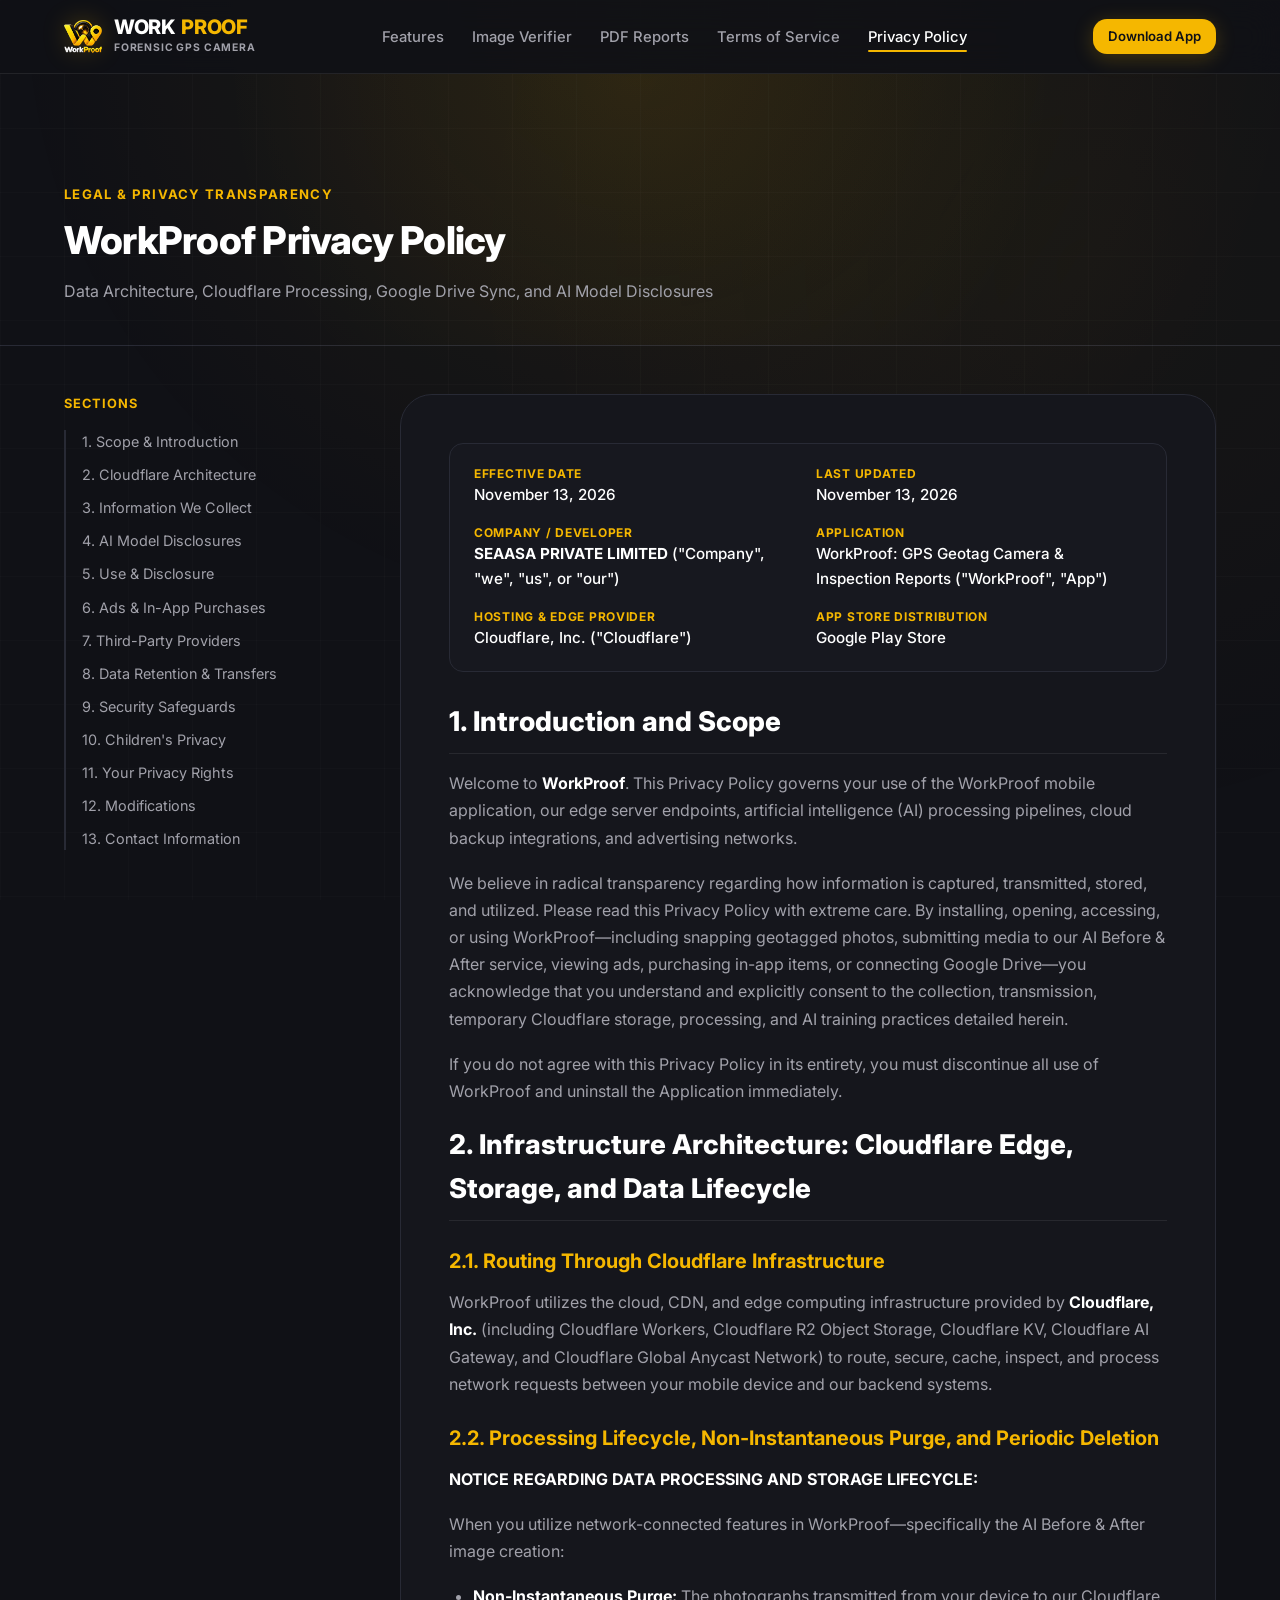
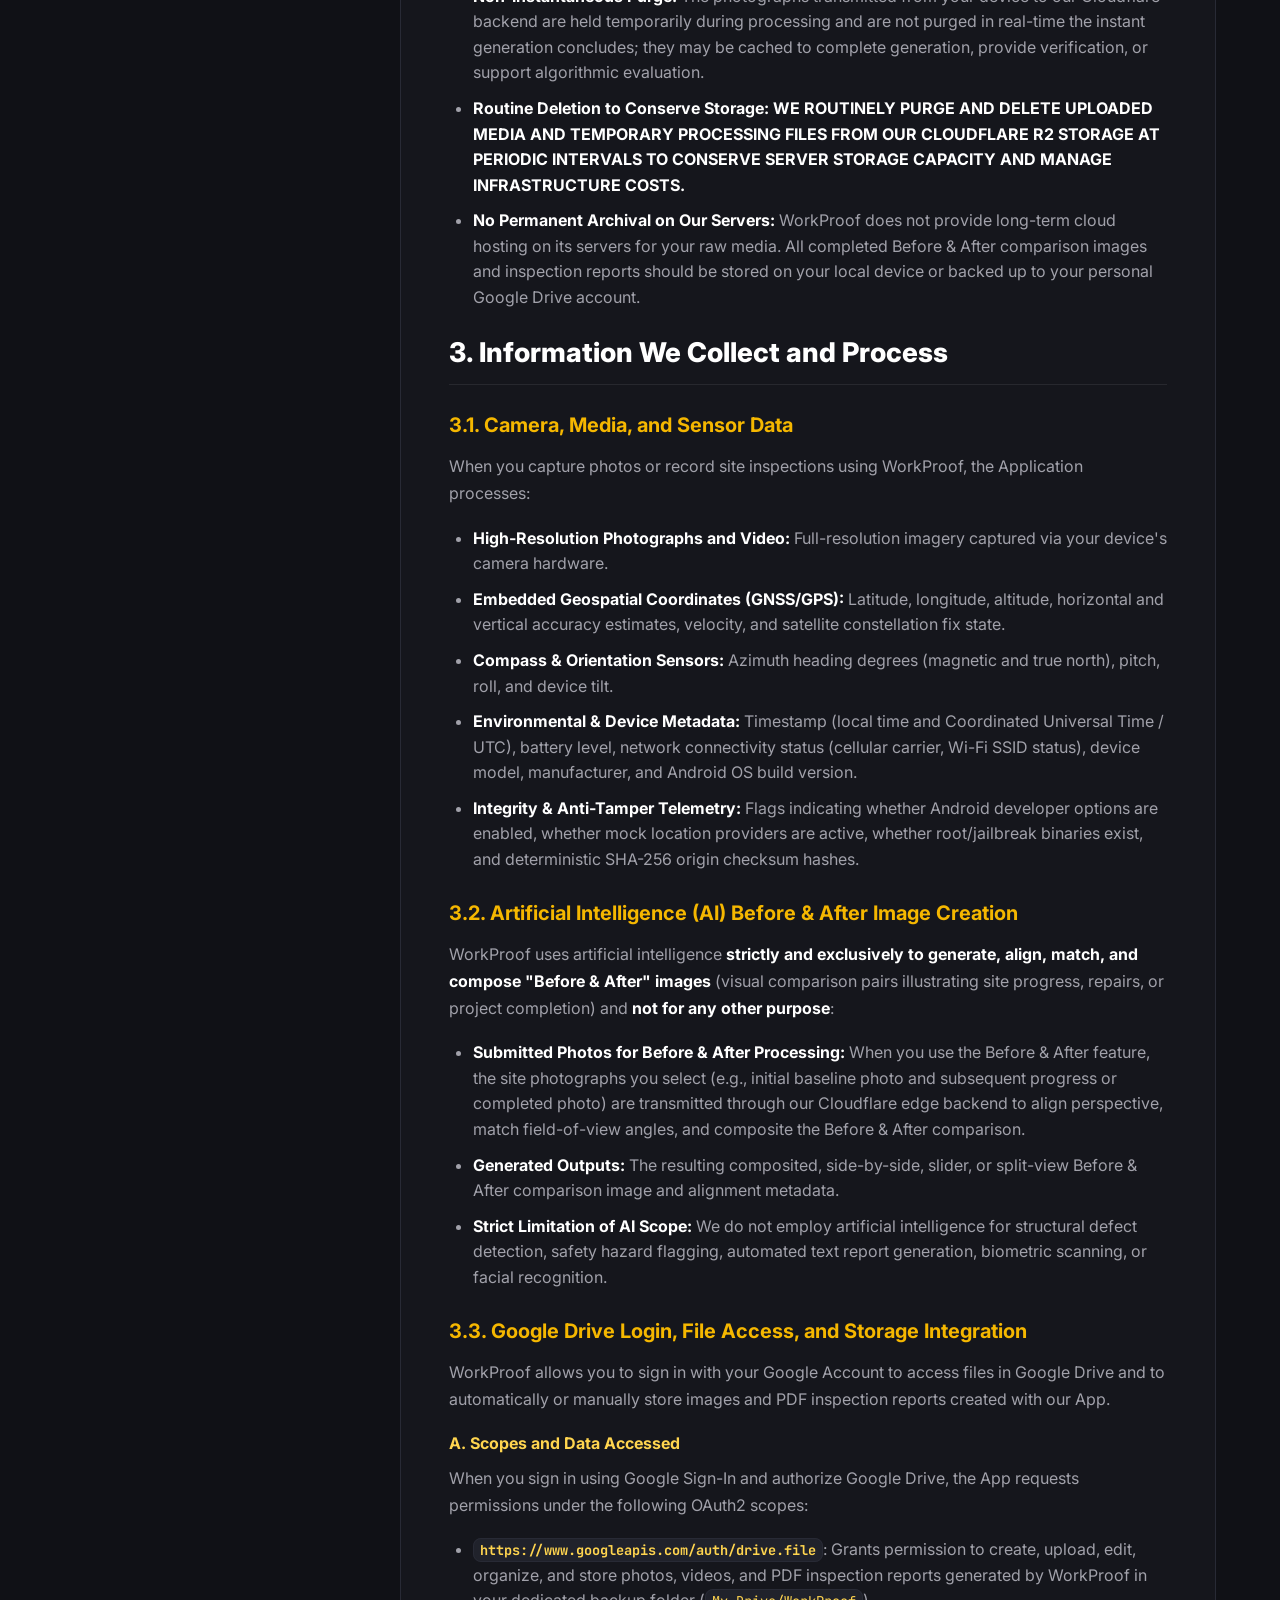
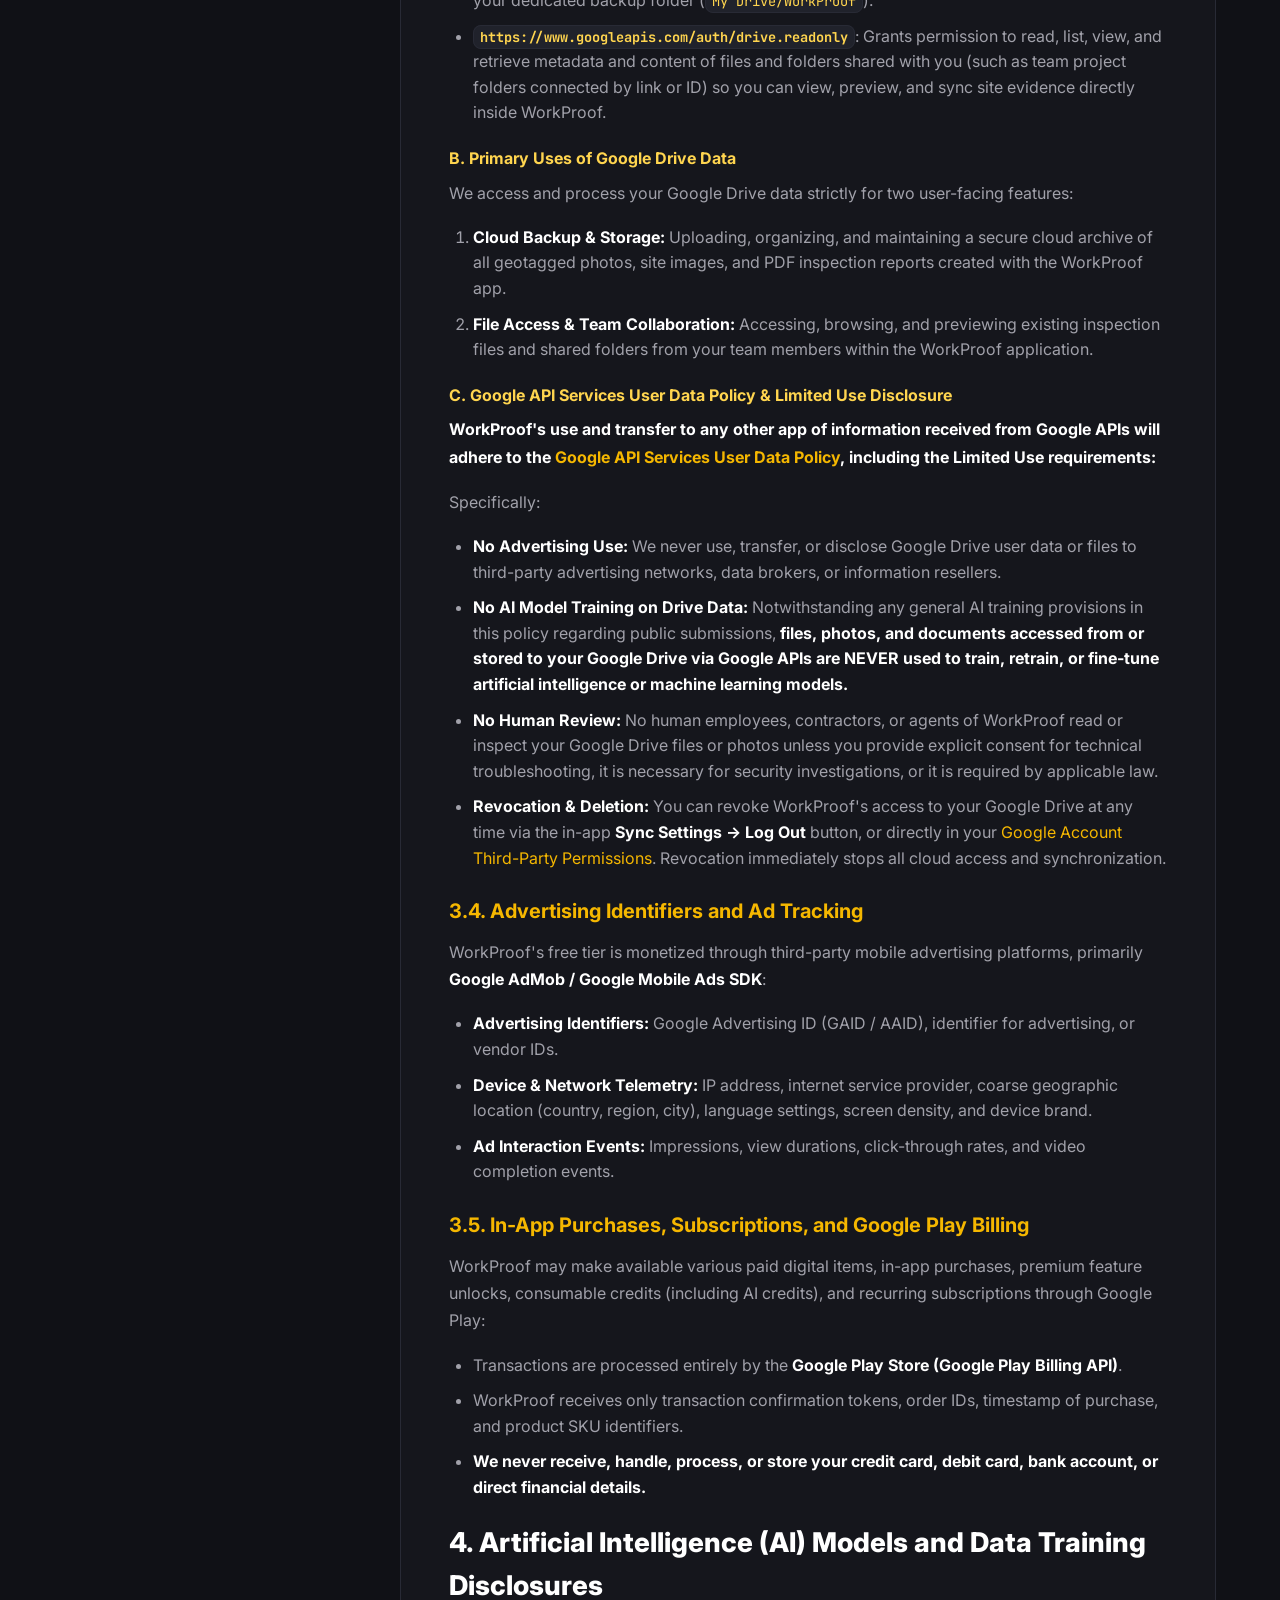
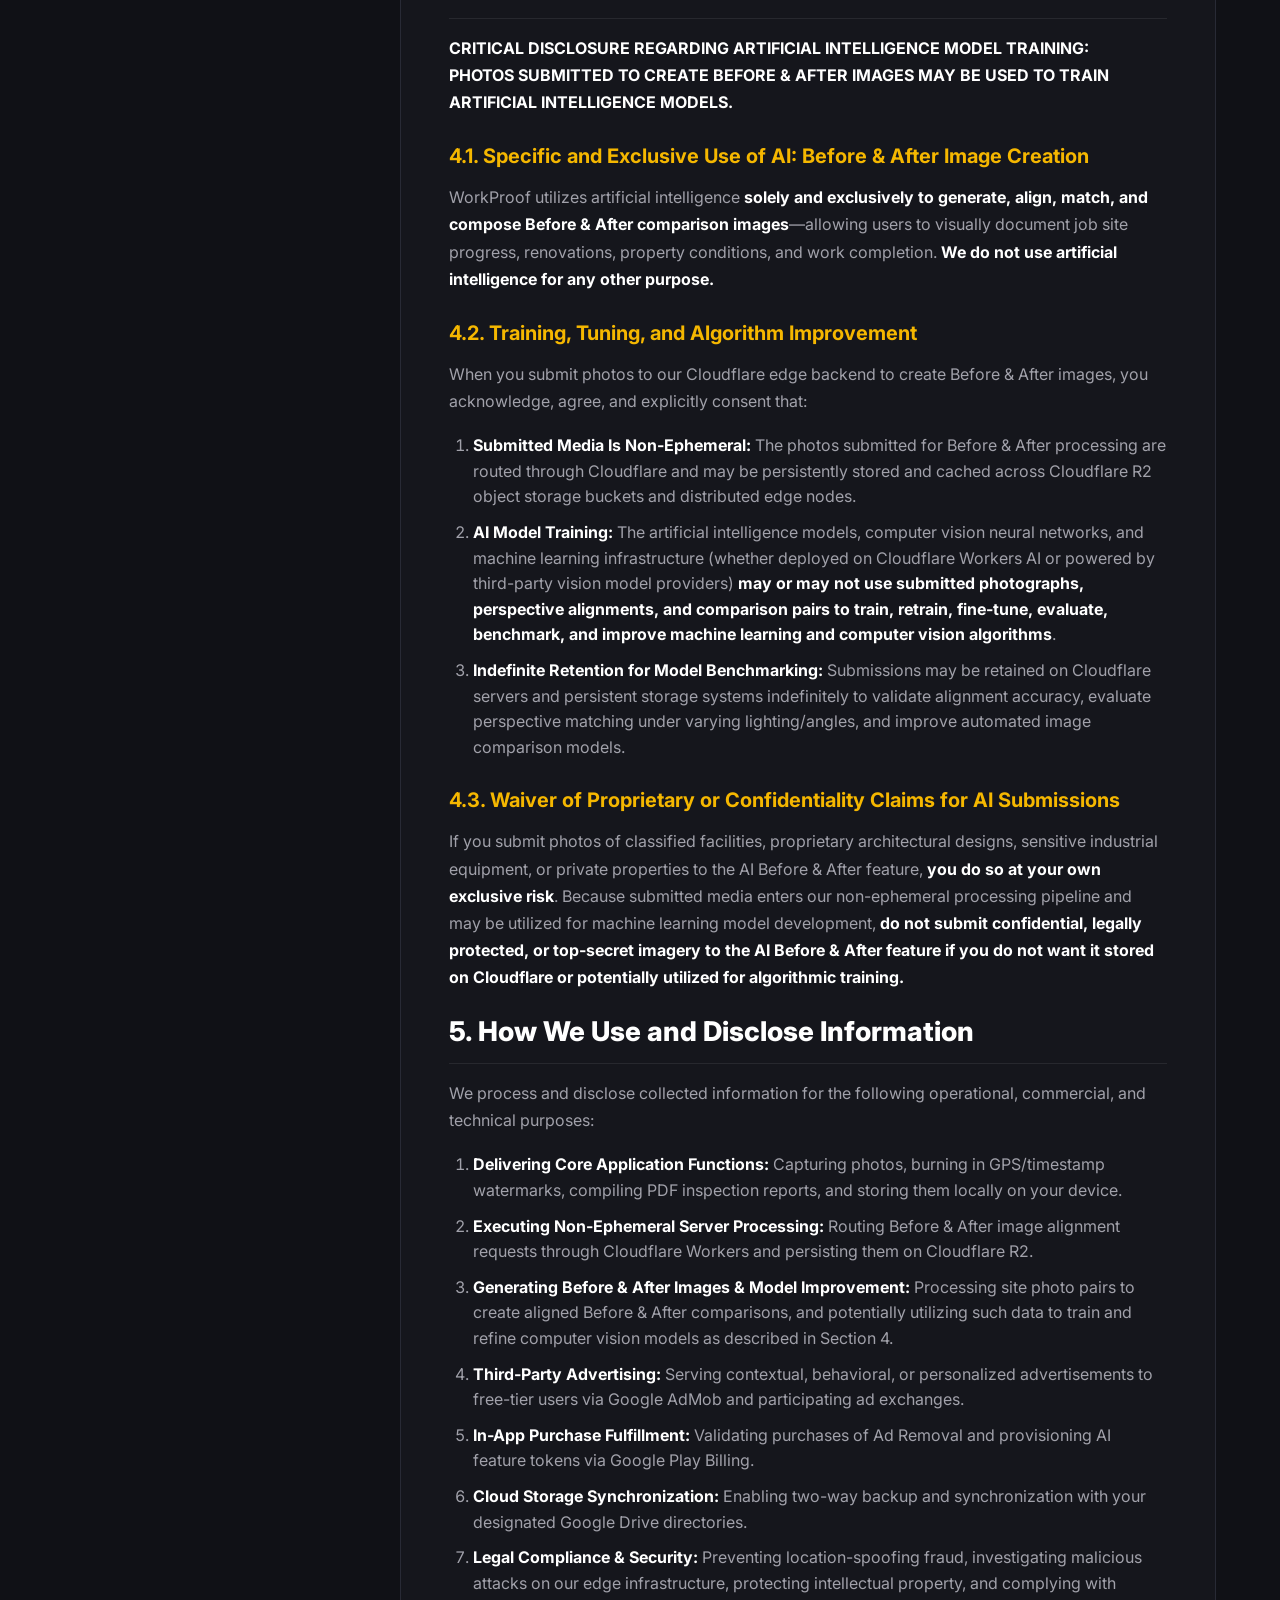
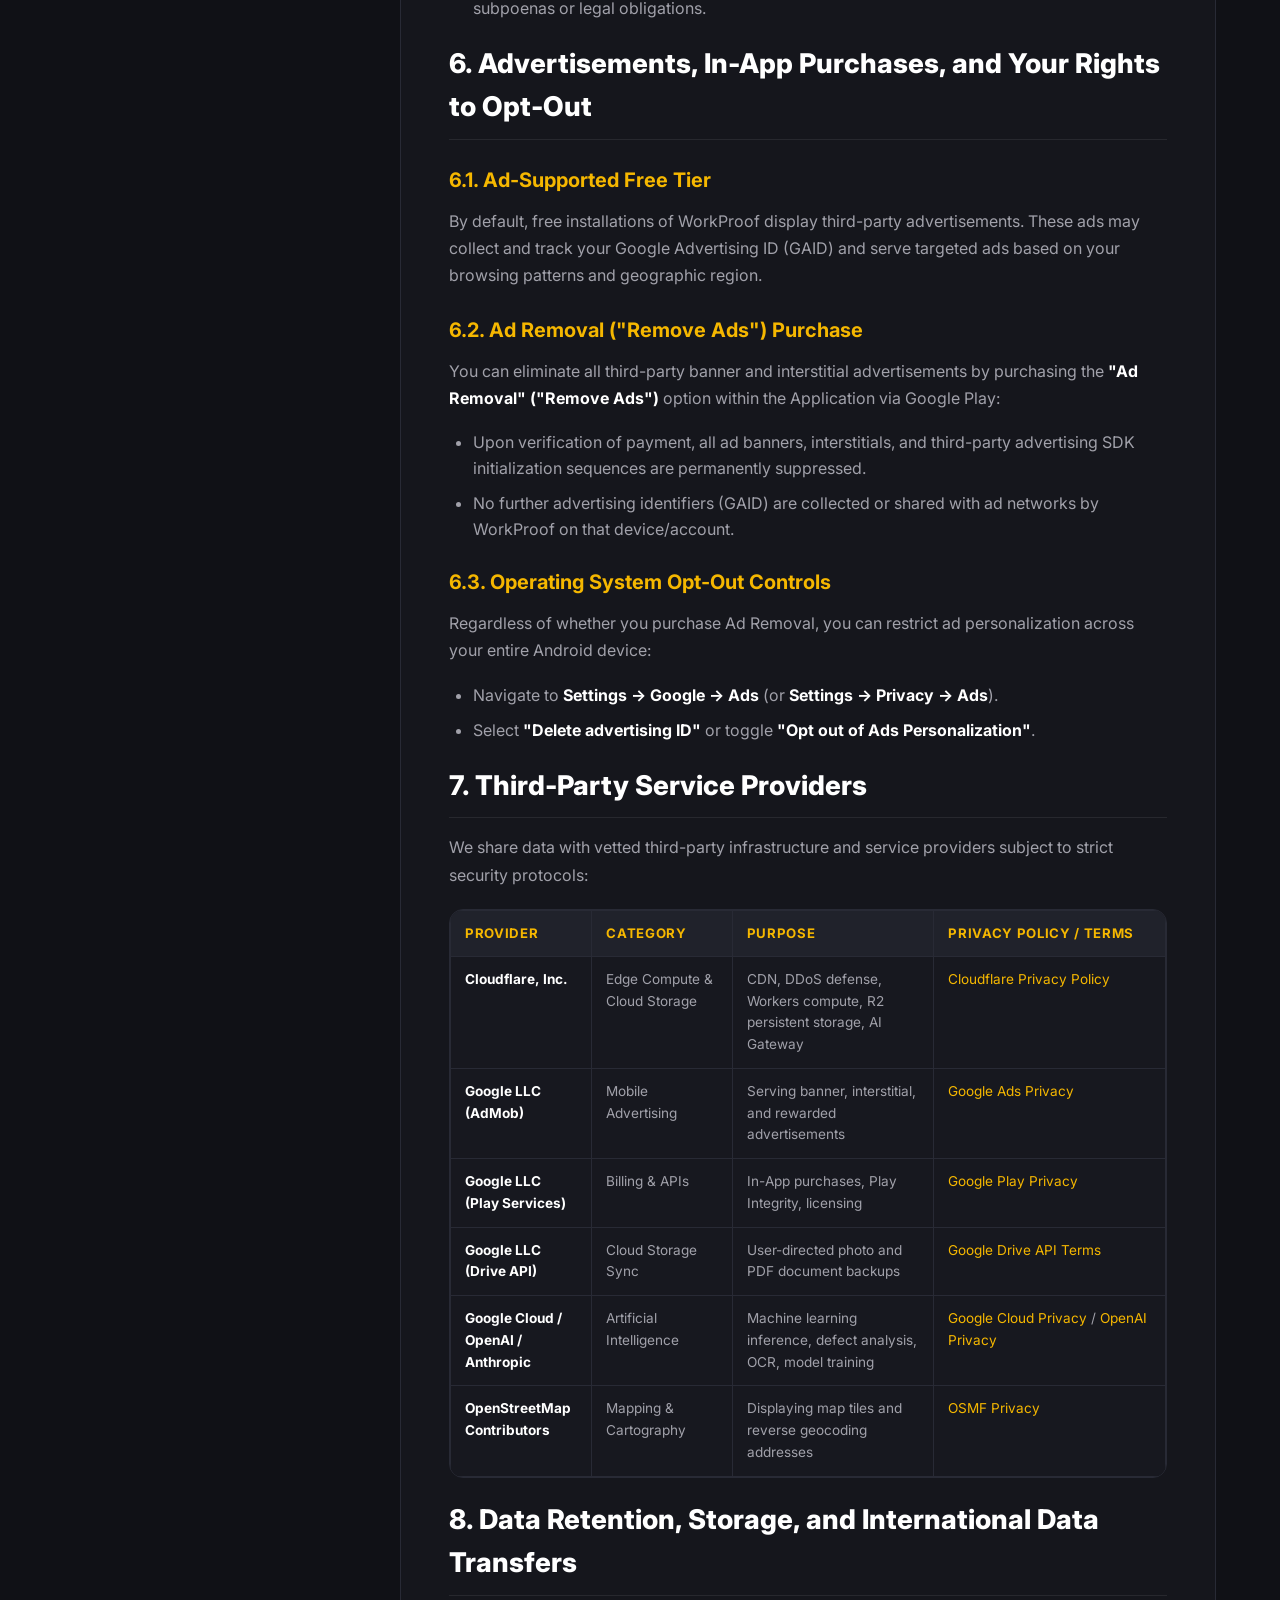
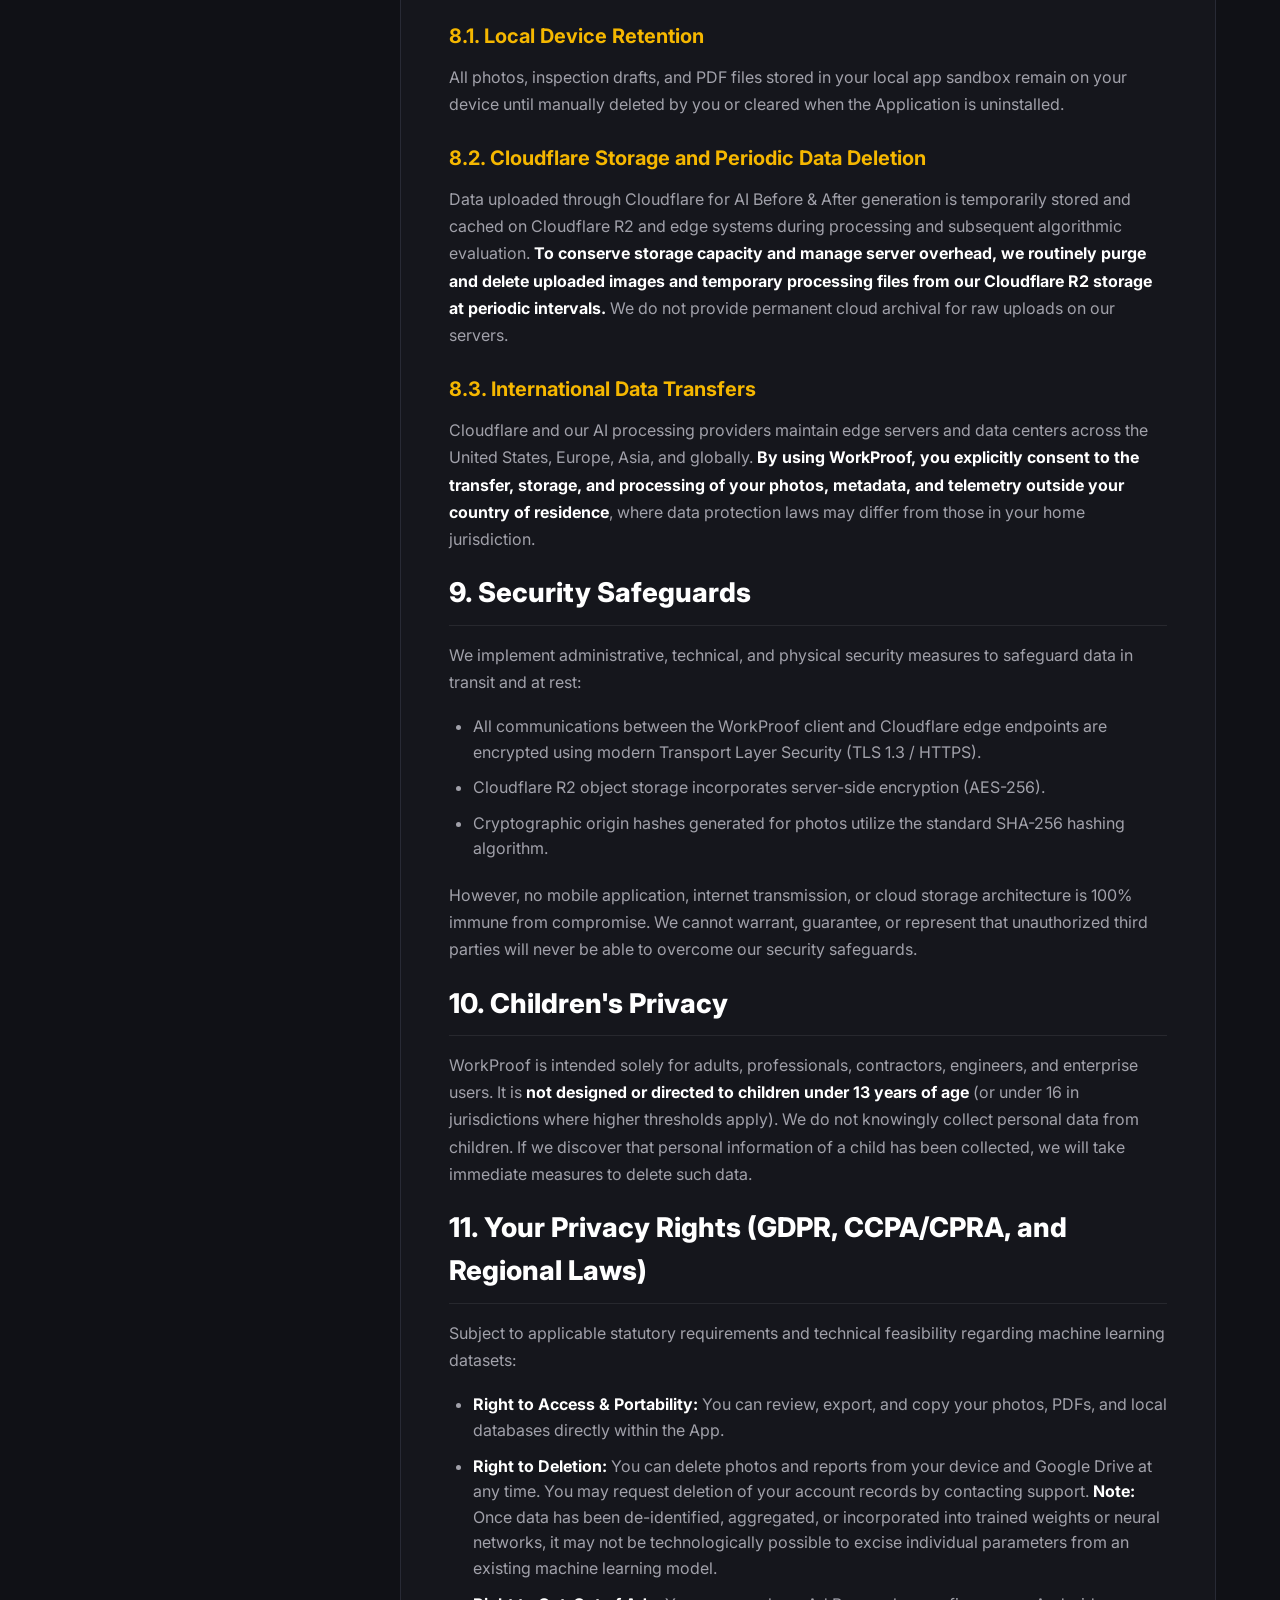
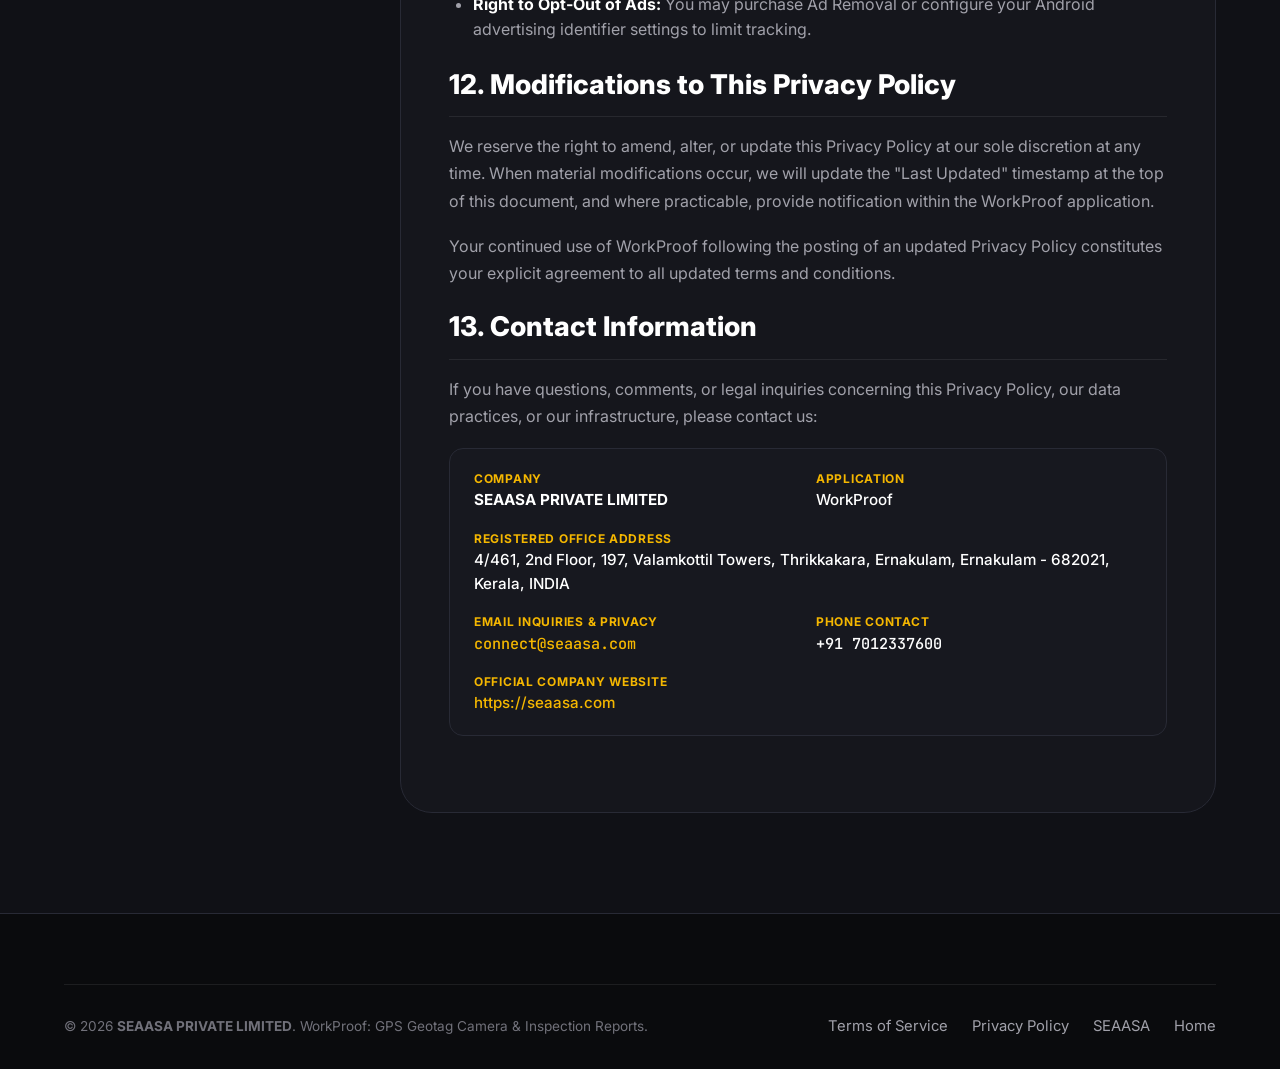
==== commit 501eabe8: "Fix mobile alignment on privacy policy and terms: prevent CSS Grid blowout with minmax(0, 1fr) and r" ====
--- a/privacy/index.html
+++ b/privacy/index.html
@@ -41,6 +41,7 @@
     .legal-meta-item {
       display: flex;
       flex-direction: column;
+      min-width: 0;
     }
     .legal-meta-label {
       font-size: 0.75rem;
@@ -53,43 +54,68 @@
       font-size: 0.95rem;
       color: var(--text-pure-white);
       font-weight: 500;
+      overflow-wrap: break-word;
+      word-break: break-word;
+    }
+    .table-scroll-hint {
+      display: none;
+      font-size: 0.75rem;
+      color: var(--yellow-primary);
+      margin-bottom: 8px;
+      font-weight: 600;
+    }
+    .table-container {
+      width: 100%;
+      max-width: 100%;
+      overflow-x: auto;
+      -webkit-overflow-scrolling: touch;
+      margin: 20px 0;
+      border: 1px solid var(--border-card);
+      border-radius: var(--radius-md);
+      background: var(--bg-surface);
+      display: block;
     }
     .provider-table {
       width: 100%;
+      min-width: 500px;
       border-collapse: collapse;
-      margin: 24px 0;
-      border-radius: var(--radius-md);
-      overflow: hidden;
+      margin: 0;
     }
     .provider-table th, .provider-table td {
-      padding: 14px 18px;
+      padding: 12px 14px;
       text-align: left;
       border: 1px solid var(--border-card);
       vertical-align: top;
+      overflow-wrap: break-word;
+      word-break: break-word;
     }
     .provider-table th {
       background: var(--bg-surface-elevated);
       color: var(--yellow-primary);
-      font-size: 0.85rem;
+      font-size: 0.825rem;
       text-transform: uppercase;
       letter-spacing: 0.05em;
+      white-space: nowrap;
     }
     .provider-table td {
       background: var(--bg-surface);
-      font-size: 0.9rem;
+      font-size: 0.85rem;
       color: var(--text-silver);
     }
     .provider-table td strong {
       color: var(--text-pure-white);
     }
     @media (max-width: 680px) {
+      .table-scroll-hint {
+        display: block;
+      }
       .legal-meta-box {
         grid-template-columns: 1fr;
-        padding: 16px 18px;
+        padding: 14px 14px;
         gap: 12px;
       }
       .provider-table {
-        min-width: 580px;
+        min-width: 480px;
       }
     }
   </style>
@@ -383,6 +409,7 @@
             <h2>7. Third-Party Service Providers</h2>
             <p>We share data with vetted third-party infrastructure and service providers subject to strict security protocols:</p>
 
+            <div class="table-scroll-hint"><span>⇄ Swipe table horizontally to view all columns</span></div>
             <div class="table-container">
               <table class="provider-table">
                 <thead>
--- a/assets/css/style.css
+++ b/assets/css/style.css
@@ -1571,7 +1571,9 @@
 
 .legal-grid {
   display: grid;
-  grid-template-columns: 280px 1fr;
+  grid-template-columns: 280px minmax(0, 1fr);
+  width: 100%;
+  max-width: 100%;
   gap: 56px;
   padding: 48px 0 100px 0;
 }
@@ -1617,6 +1619,10 @@
   border: 1px solid var(--border-card);
   border-radius: var(--radius-xl);
   padding: 48px;
+  min-width: 0;
+  max-width: 100%;
+  overflow-wrap: break-word;
+  word-wrap: break-word;
 }
 
 .legal-body h2 {
@@ -1843,9 +1849,16 @@
   }
 
   .legal-grid {
-    grid-template-columns: 1fr;
+    grid-template-columns: minmax(0, 1fr);
     gap: 0;
     padding: 24px 0 60px 0;
+    width: 100%;
+    max-width: 100%;
+  }
+
+  .legal-body {
+    padding: 28px 18px;
+    border-radius: var(--radius-lg);
   }
 
   .legal-sidebar {
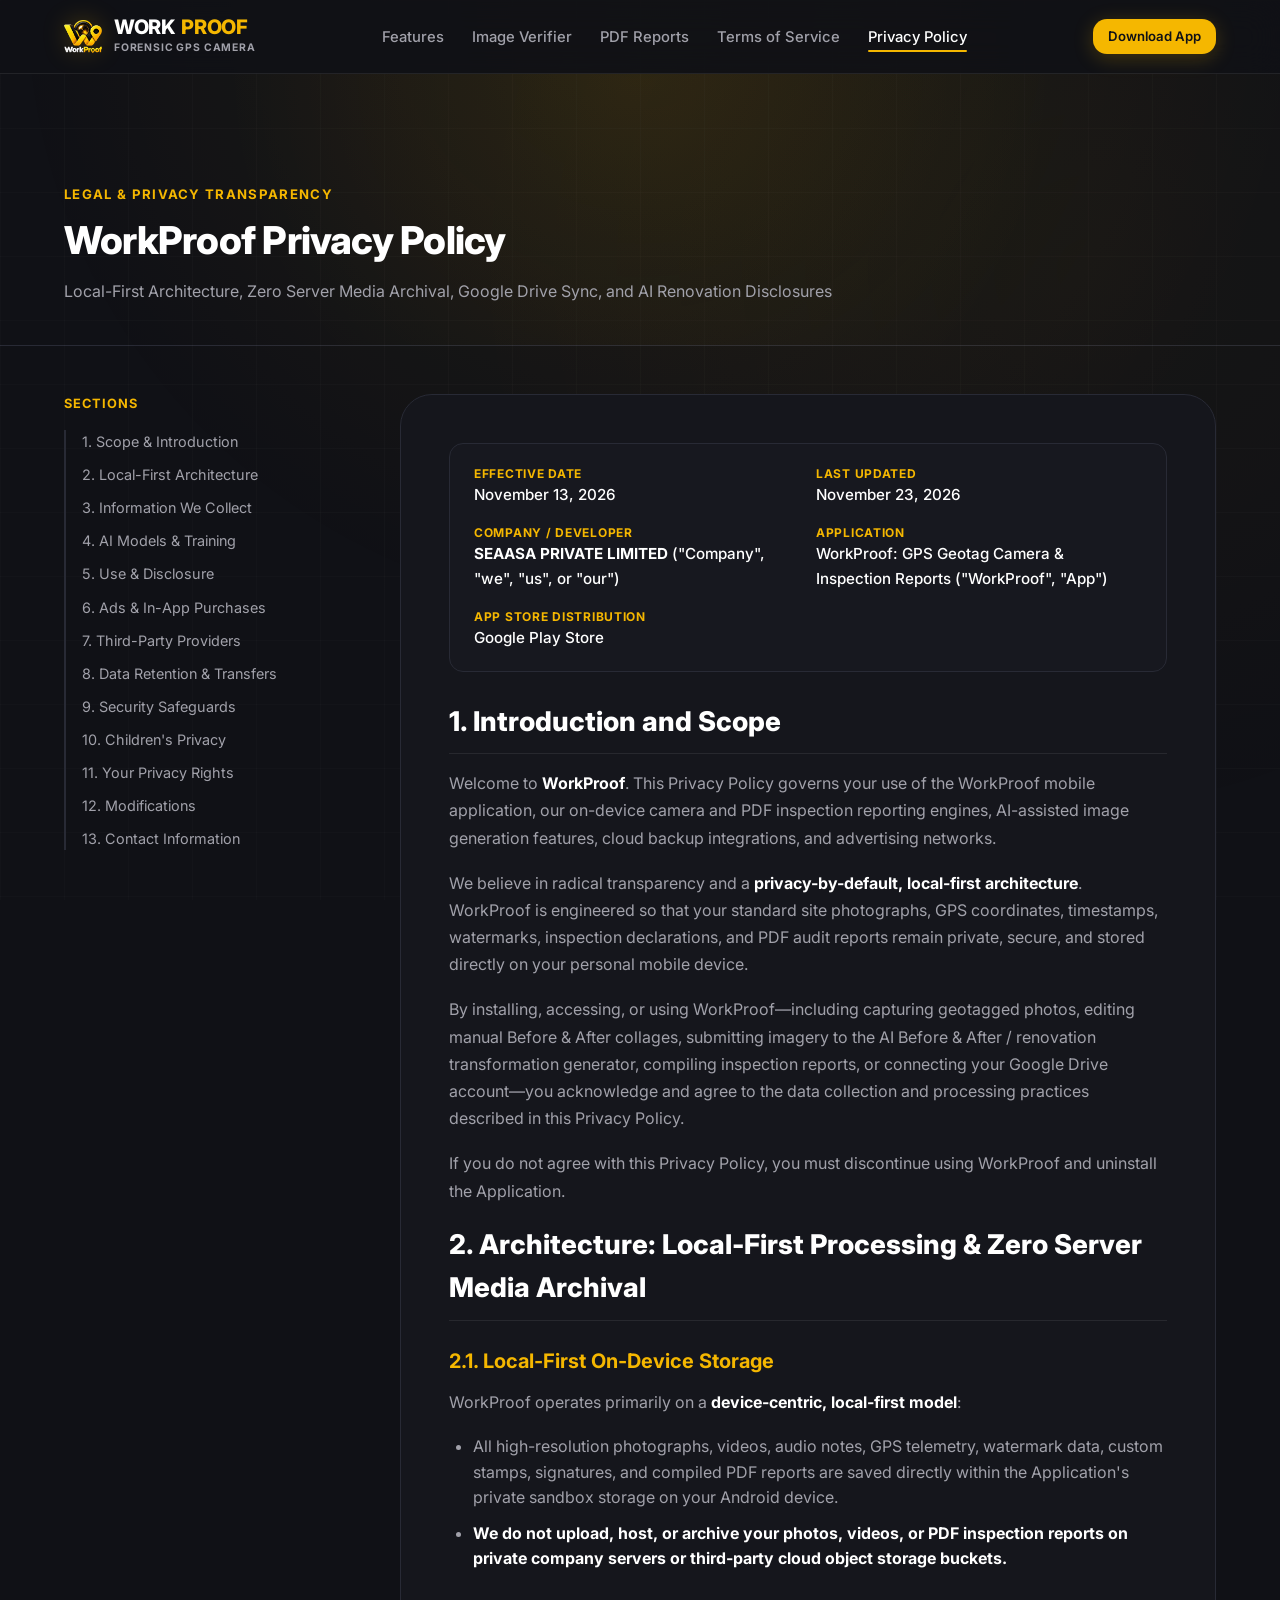
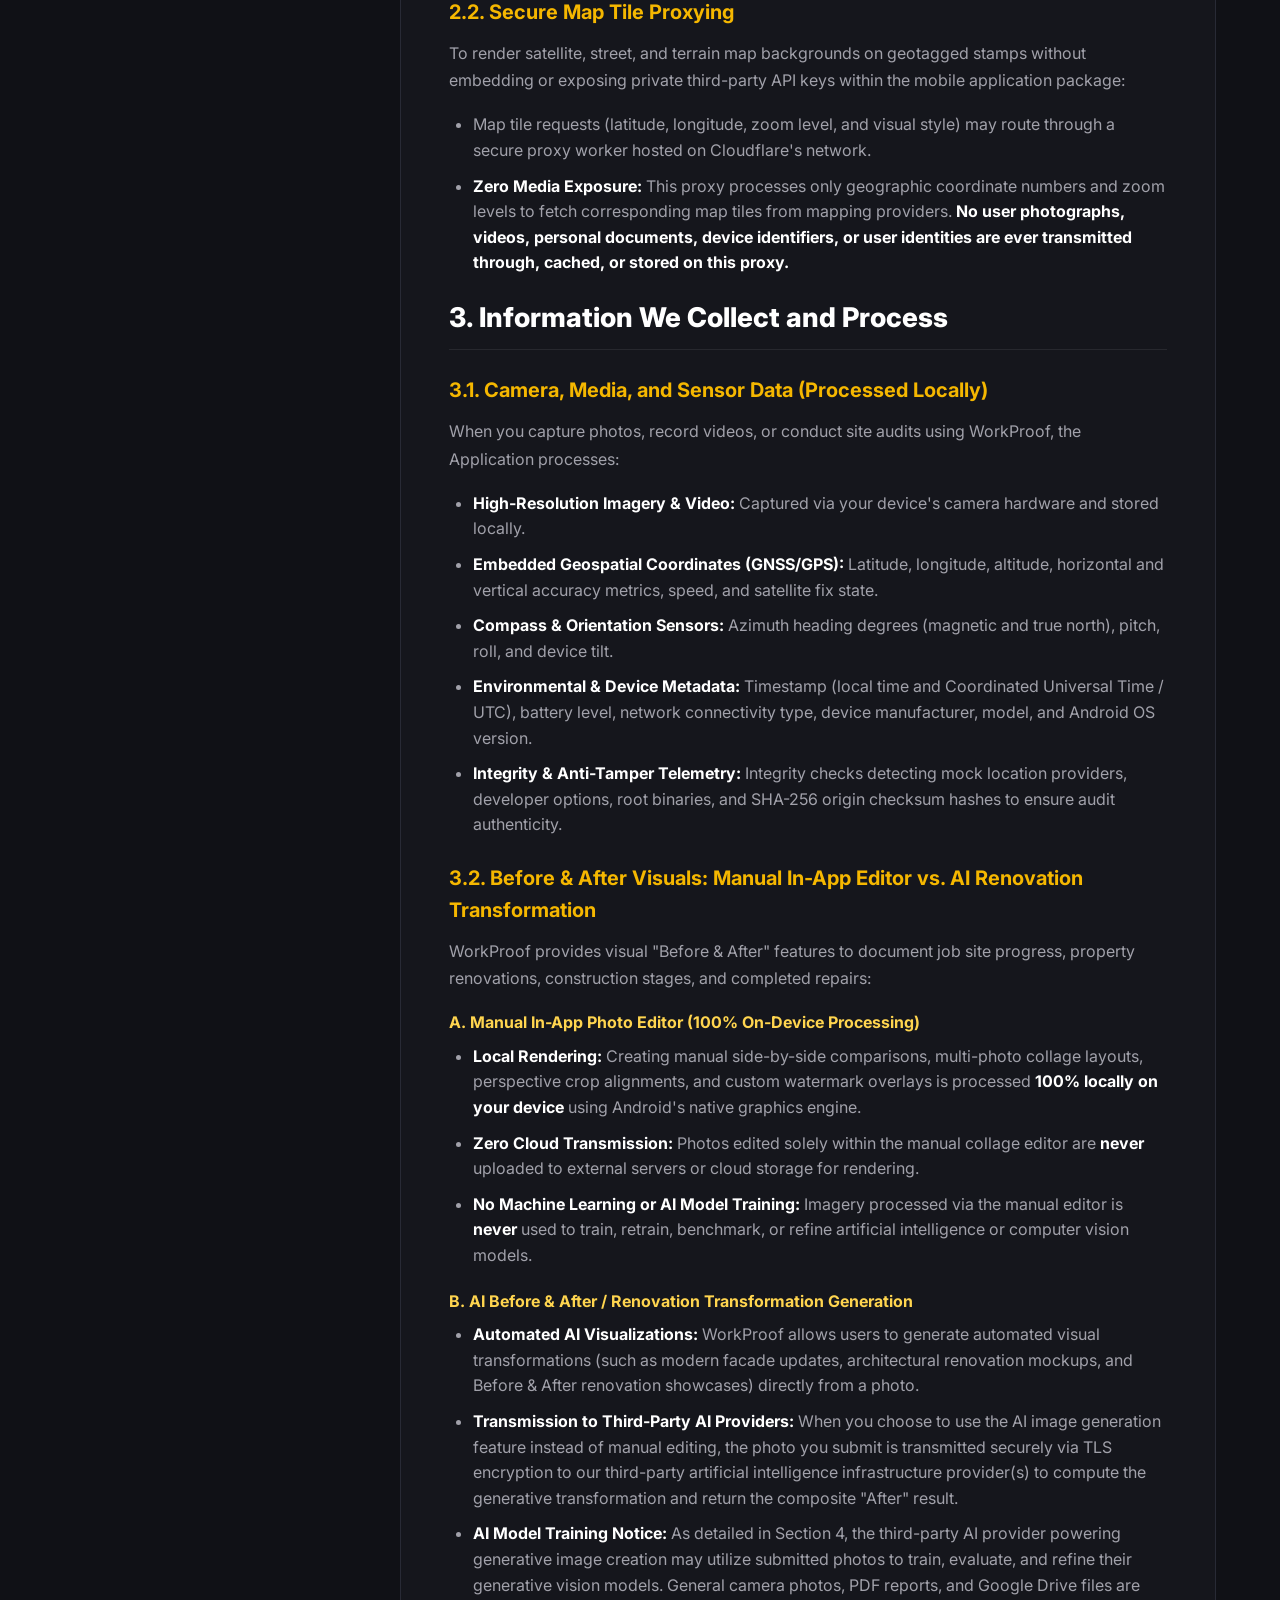
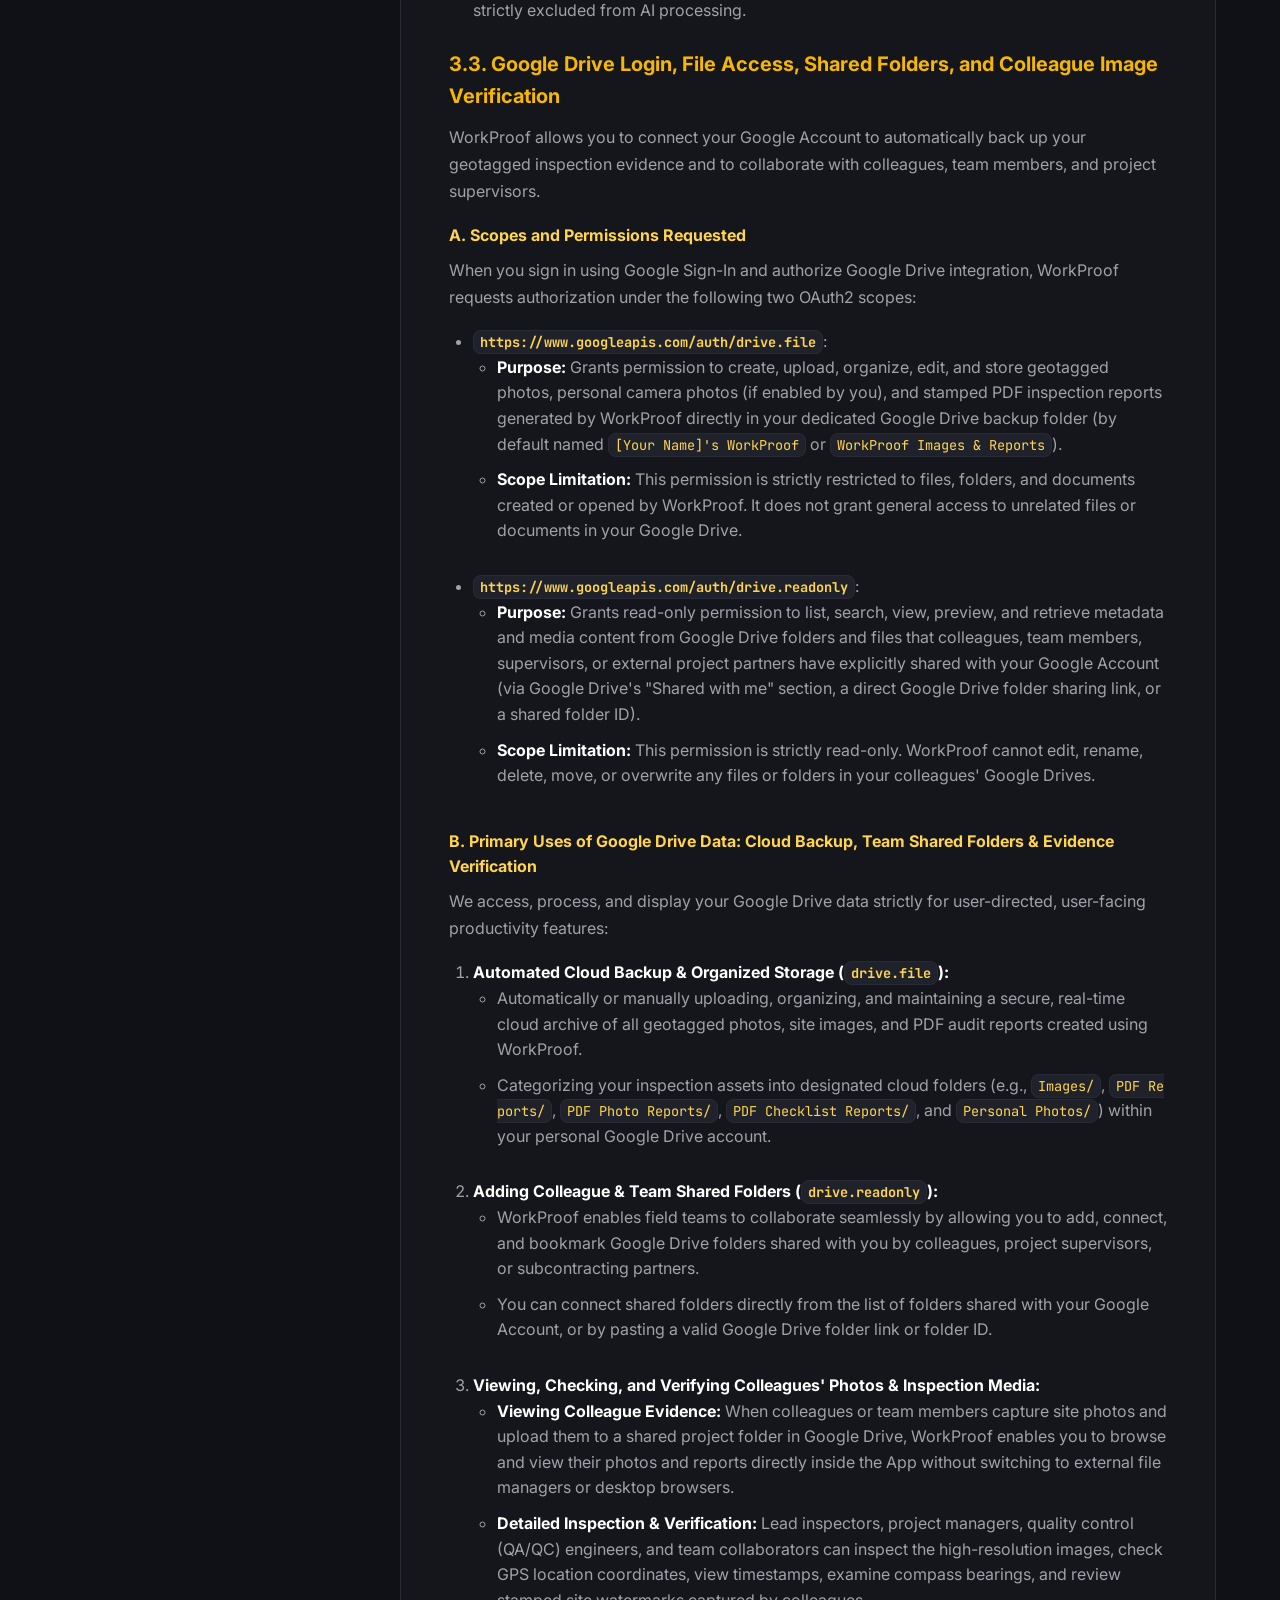
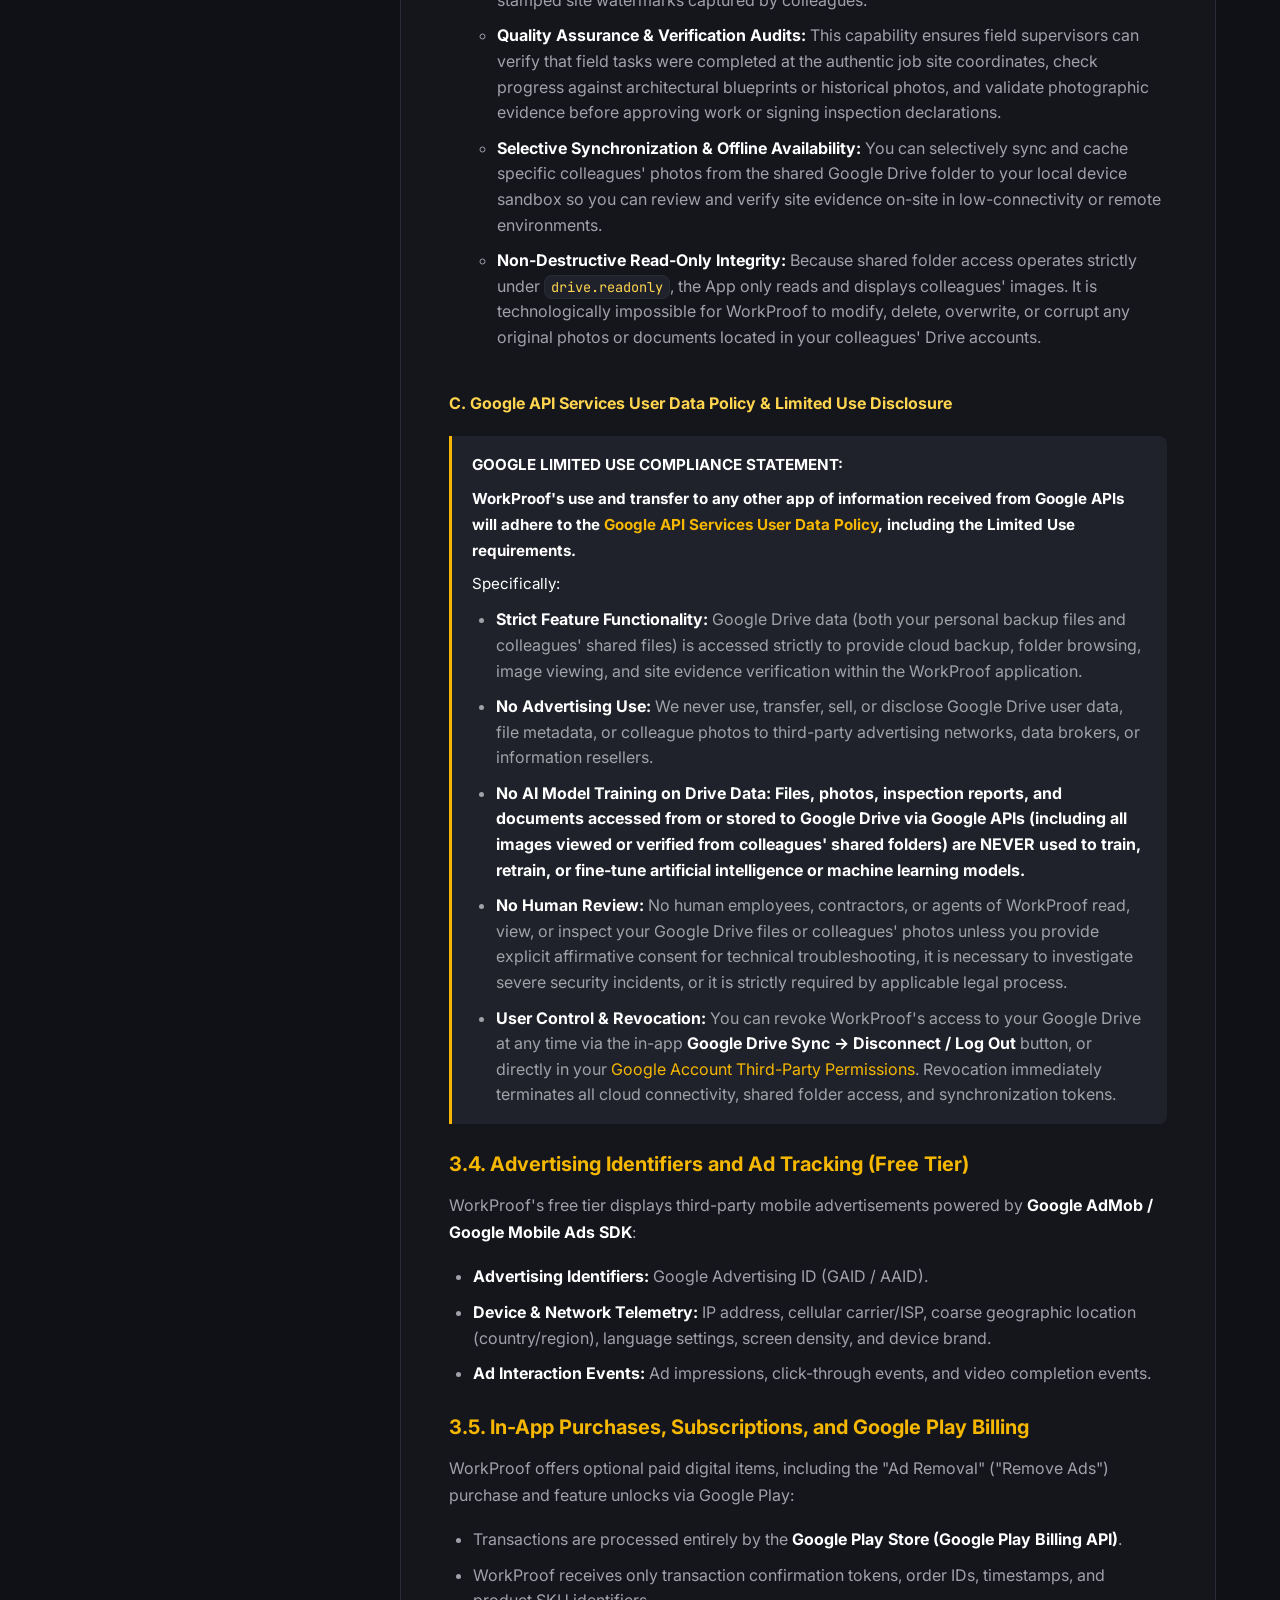
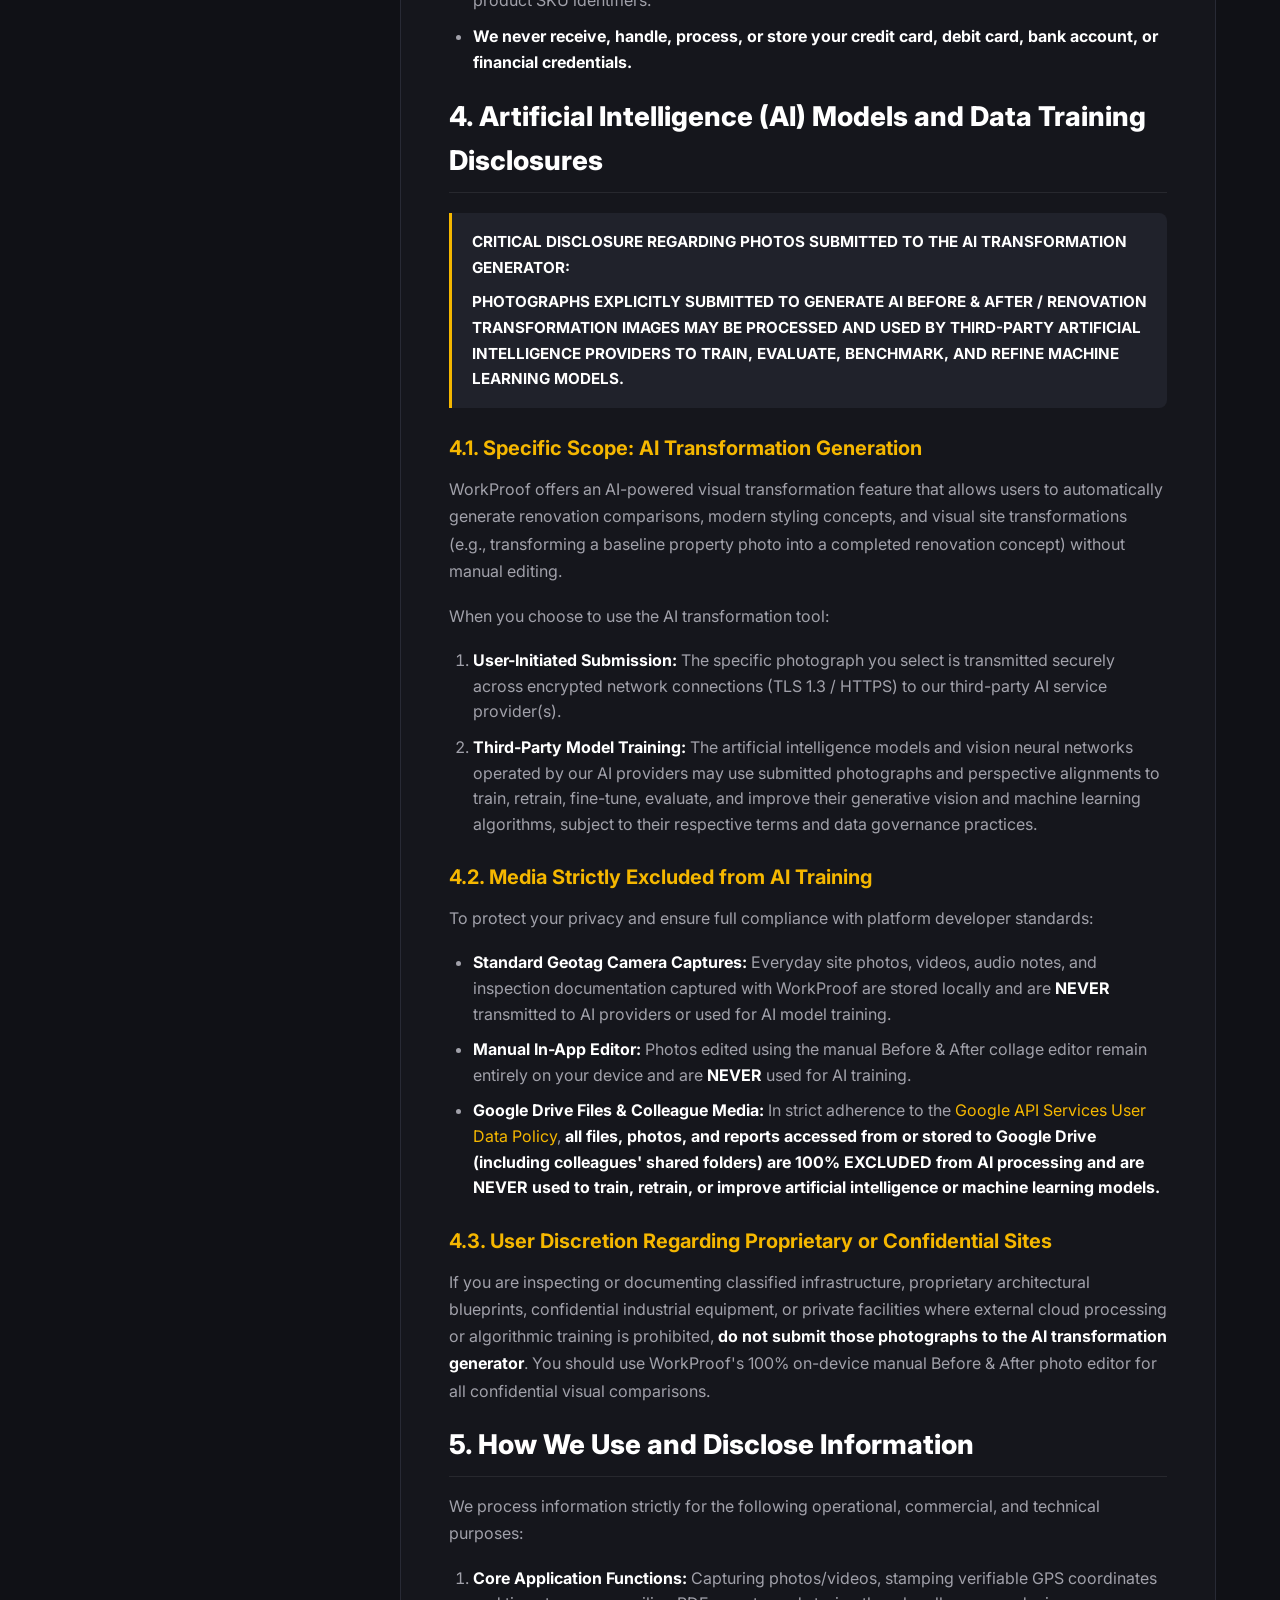
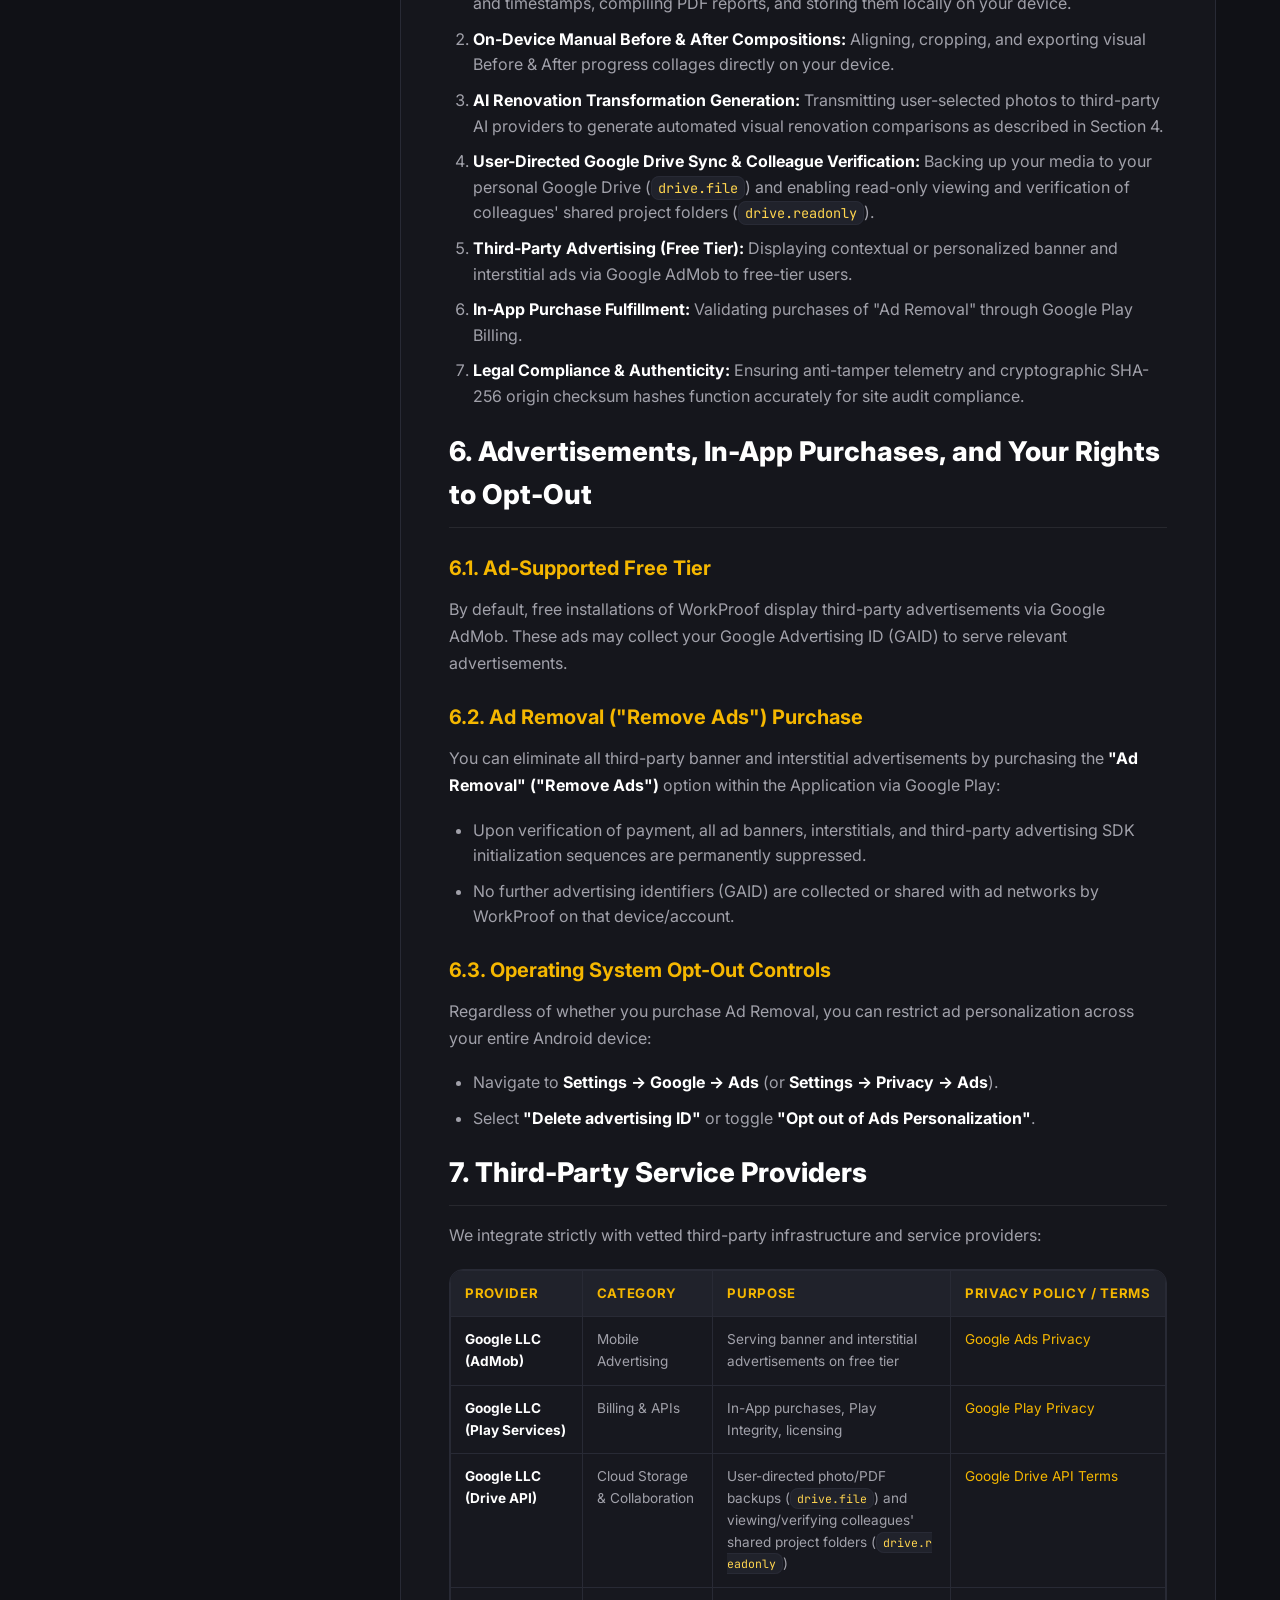
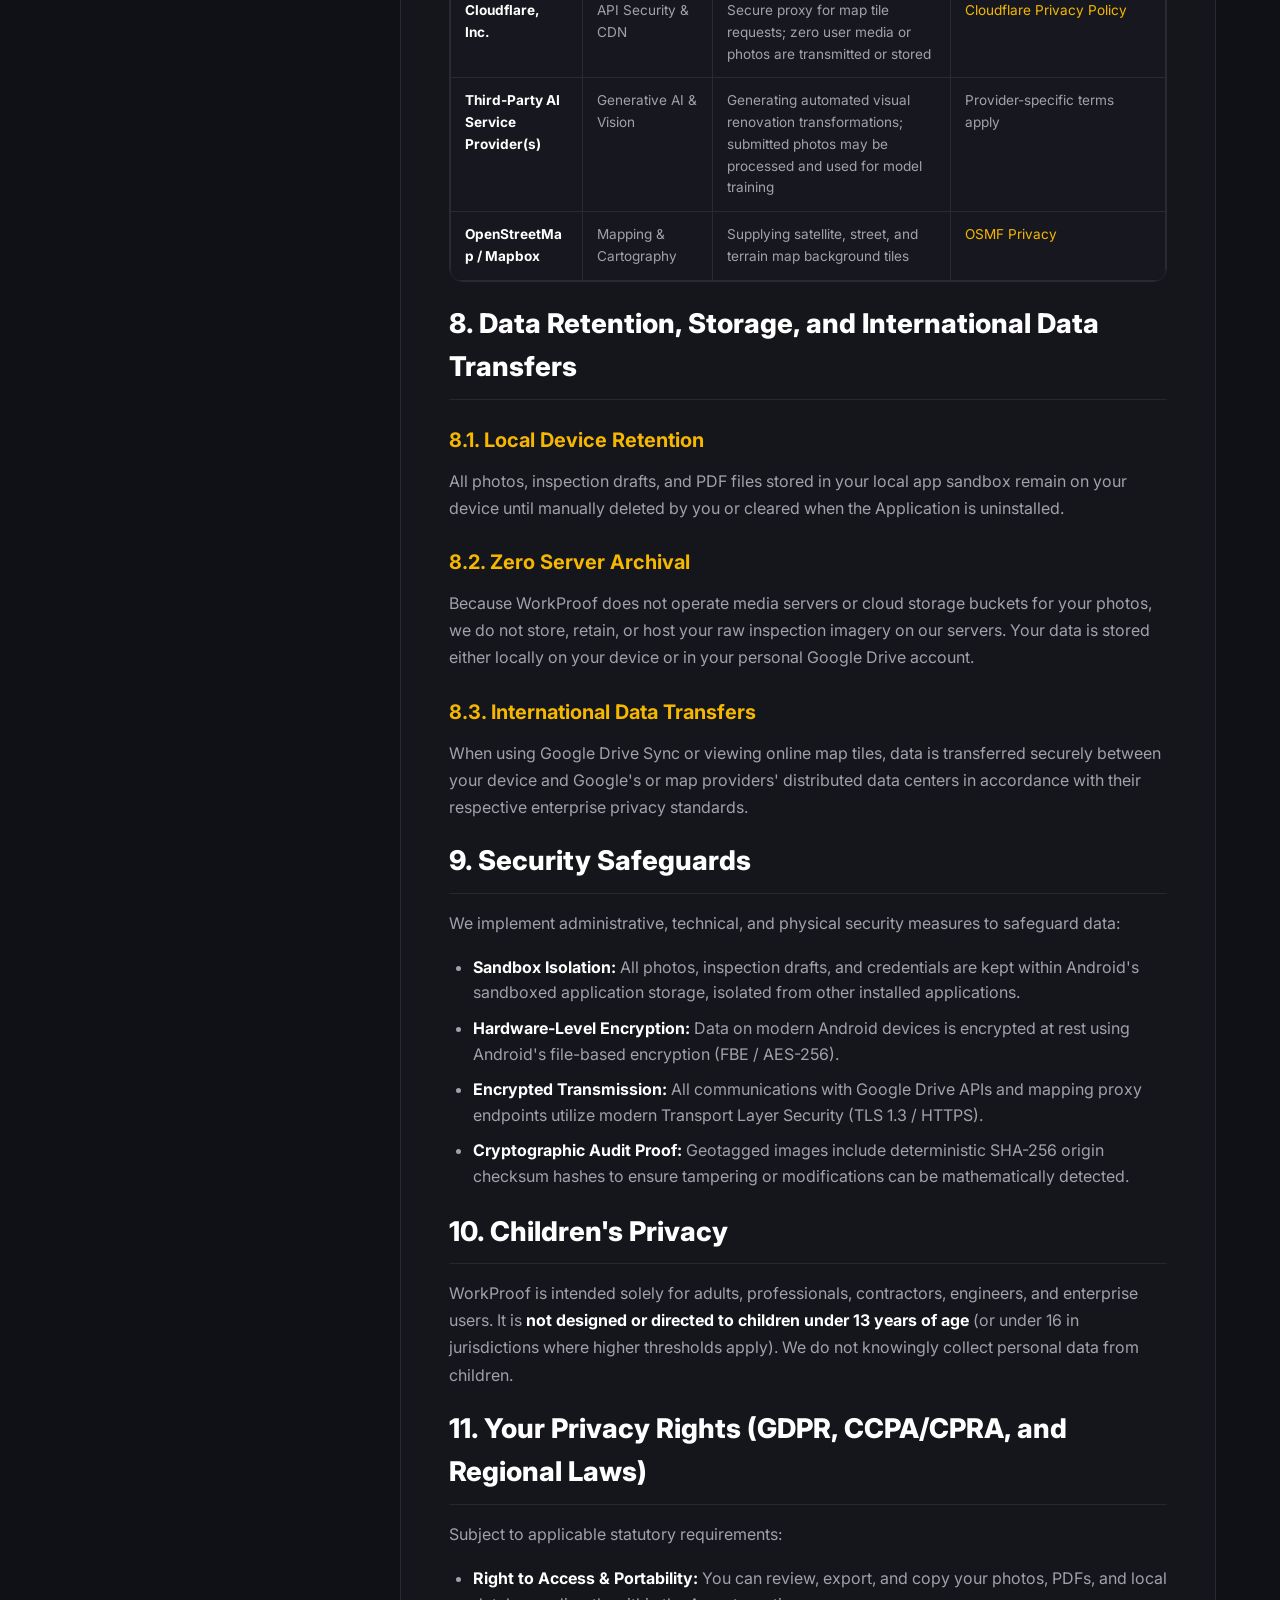
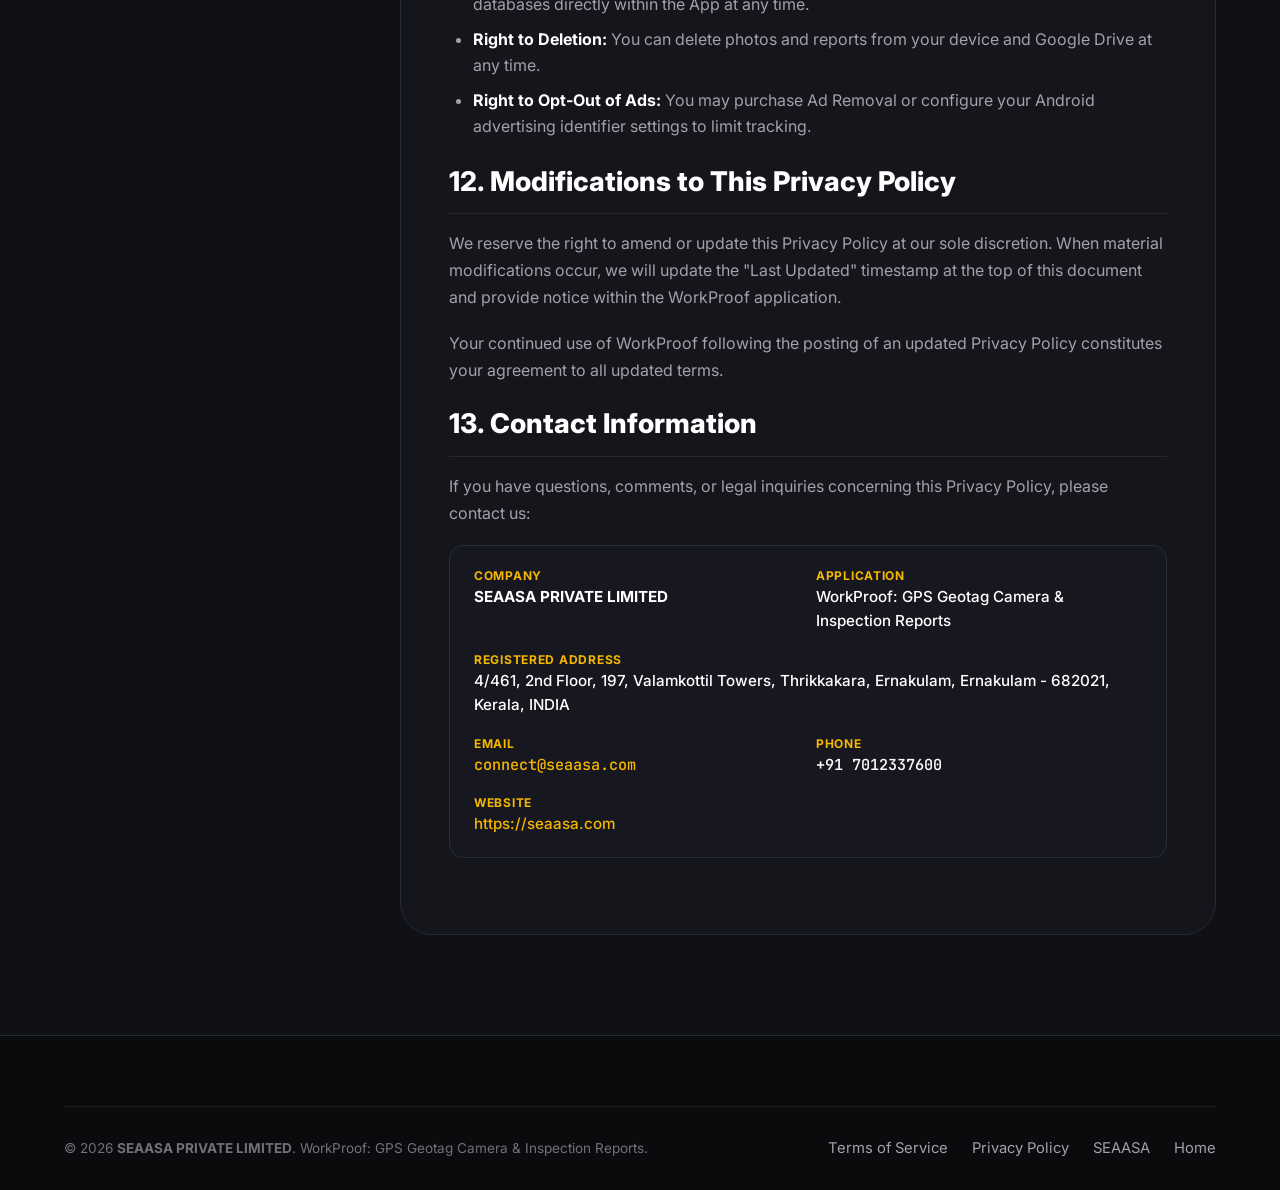
==== commit f8d5cc5c: "Update Privacy Policy to November 23, 2026: local-first architecture, colleague shared folders verif" ====
--- a/privacy/index.html
+++ b/privacy/index.html
@@ -5,16 +5,16 @@
   <meta name="viewport" content="width=device-width, initial-scale=1.0, viewport-fit=cover">
   <title>Privacy Policy | WorkProof - SEAASA PRIVATE LIMITED</title>
   
-  <meta name="description" content="Official Privacy Policy for WorkProof: GPS Geotag Camera & Inspection Reports, published by SEAASA PRIVATE LIMITED.">
+  <meta name="description" content="Official Privacy Policy for WorkProof: GPS Geotag Camera & Inspection Reports, published by SEAASA PRIVATE LIMITED. Privacy-by-default, local-first architecture.">
   <meta name="robots" content="index, follow">
   <meta name="theme-color" content="#f5b700">
 
   <!-- Open Graph -->
   <meta property="og:type" content="article">
-  <meta property="og:url" content="https://seaasa.com/privacy.html">
+  <meta property="og:url" content="https://seaasa.github.io/workproof/privacy.html">
   <meta property="og:title" content="WorkProof Privacy Policy - SEAASA PRIVATE LIMITED">
-  <meta property="og:description" content="Radical transparency regarding data capture, Cloudflare edge storage, Google Drive sync, and AI model training disclosures.">
-  <meta property="og:image" content="assets/images/logo-square.png">
+  <meta property="og:description" content="Privacy-by-default, local-first architecture, Google Drive sync, and AI model training disclosures.">
+  <meta property="og:image" content="../assets/images/logo-square.png">
 
   <!-- Favicons -->
   <link rel="icon" type="image/x-icon" href="../favicon.ico">
@@ -56,6 +56,25 @@
       font-weight: 500;
       overflow-wrap: break-word;
       word-break: break-word;
+    }
+    .legal-notice-block {
+      background: var(--bg-surface-elevated);
+      border-left: 3px solid var(--yellow-primary);
+      padding: 16px 20px;
+      margin: 20px 0;
+      border-radius: 0 var(--radius-sm) var(--radius-sm) 0;
+    }
+    .legal-notice-block p {
+      margin-bottom: 8px;
+      font-size: 0.95rem;
+      color: var(--text-pure-white);
+    }
+    .legal-notice-block p:last-child {
+      margin-bottom: 0;
+    }
+    .legal-notice-block ul {
+      margin-top: 10px;
+      margin-bottom: 0;
     }
     .table-scroll-hint {
       display: none;
@@ -173,7 +192,7 @@
       <div class="container">
         <span class="section-tag">LEGAL & PRIVACY TRANSPARENCY</span>
         <h1 class="section-title">WorkProof Privacy Policy</h1>
-        <p class="text-silver">Data Architecture, Cloudflare Processing, Google Drive Sync, and AI Model Disclosures</p>
+        <p class="text-silver">Local-First Architecture, Zero Server Media Archival, Google Drive Sync, and AI Renovation Disclosures</p>
       </div>
     </div>
 
@@ -185,9 +204,9 @@
           <div class="legal-nav-title">Sections</div>
           <ul class="legal-nav-list">
             <li><a href="#section-1" class="legal-nav-link">1. Scope & Introduction</a></li>
-            <li><a href="#section-2" class="legal-nav-link">2. Cloudflare Architecture</a></li>
+            <li><a href="#section-2" class="legal-nav-link">2. Local-First Architecture</a></li>
             <li><a href="#section-3" class="legal-nav-link">3. Information We Collect</a></li>
-            <li><a href="#section-4" class="legal-nav-link">4. AI Model Disclosures</a></li>
+            <li><a href="#section-4" class="legal-nav-link">4. AI Models & Training</a></li>
             <li><a href="#section-5" class="legal-nav-link">5. Use & Disclosure</a></li>
             <li><a href="#section-6" class="legal-nav-link">6. Ads & In-App Purchases</a></li>
             <li><a href="#section-7" class="legal-nav-link">7. Third-Party Providers</a></li>
@@ -210,7 +229,7 @@
             </div>
             <div class="legal-meta-item">
               <span class="legal-meta-label">Last Updated</span>
-              <span class="legal-meta-value">November 13, 2026</span>
+              <span class="legal-meta-value">November 23, 2026</span>
             </div>
             <div class="legal-meta-item">
               <span class="legal-meta-label">Company / Developer</span>
@@ -220,11 +239,7 @@
               <span class="legal-meta-label">Application</span>
               <span class="legal-meta-value">WorkProof: GPS Geotag Camera & Inspection Reports ("WorkProof", "App")</span>
             </div>
-            <div class="legal-meta-item">
-              <span class="legal-meta-label">Hosting & Edge Provider</span>
-              <span class="legal-meta-value">Cloudflare, Inc. ("Cloudflare")</span>
-            </div>
-            <div class="legal-meta-item">
+            <div class="legal-meta-item" style="grid-column: 1 / -1;">
               <span class="legal-meta-label">App Store Distribution</span>
               <span class="legal-meta-value">Google Play Store</span>
             </div>
@@ -234,34 +249,35 @@
           <section id="section-1">
             <h2>1. Introduction and Scope</h2>
             <p>
-              Welcome to <strong>WorkProof</strong>. This Privacy Policy governs your use of the WorkProof mobile application, our edge server endpoints, artificial intelligence (AI) processing pipelines, cloud backup integrations, and advertising networks.
-            </p>
-            <p>
-              We believe in radical transparency regarding how information is captured, transmitted, stored, and utilized. Please read this Privacy Policy with extreme care. By installing, opening, accessing, or using WorkProof—including snapping geotagged photos, submitting media to our AI Before & After service, viewing ads, purchasing in-app items, or connecting Google Drive—you acknowledge that you understand and explicitly consent to the collection, transmission, temporary Cloudflare storage, processing, and AI training practices detailed herein.
-            </p>
-            <p>
-              If you do not agree with this Privacy Policy in its entirety, you must discontinue all use of WorkProof and uninstall the Application immediately.
+              Welcome to <strong>WorkProof</strong>. This Privacy Policy governs your use of the WorkProof mobile application, our on-device camera and PDF inspection reporting engines, AI-assisted image generation features, cloud backup integrations, and advertising networks.
+            </p>
+            <p>
+              We believe in radical transparency and a <strong>privacy-by-default, local-first architecture</strong>. WorkProof is engineered so that your standard site photographs, GPS coordinates, timestamps, watermarks, inspection declarations, and PDF audit reports remain private, secure, and stored directly on your personal mobile device.
+            </p>
+            <p>
+              By installing, accessing, or using WorkProof—including capturing geotagged photos, editing manual Before & After collages, submitting imagery to the AI Before & After / renovation transformation generator, compiling inspection reports, or connecting your Google Drive account—you acknowledge and agree to the data collection and processing practices described in this Privacy Policy.
+            </p>
+            <p>
+              If you do not agree with this Privacy Policy, you must discontinue using WorkProof and uninstall the Application.
             </p>
           </section>
 
           <!-- Section 2 -->
           <section id="section-2">
-            <h2>2. Infrastructure Architecture: Cloudflare Edge, Storage, and Data Lifecycle</h2>
-
-            <h3>2.1. Routing Through Cloudflare Infrastructure</h3>
-            <p>
-              WorkProof utilizes the cloud, CDN, and edge computing infrastructure provided by <strong>Cloudflare, Inc.</strong> (including Cloudflare Workers, Cloudflare R2 Object Storage, Cloudflare KV, Cloudflare AI Gateway, and Cloudflare Global Anycast Network) to route, secure, cache, inspect, and process network requests between your mobile device and our backend systems.
-            </p>
-
-            <h3>2.2. Processing Lifecycle, Non-Instantaneous Purge, and Periodic Deletion</h3>
-            <p><strong>NOTICE REGARDING DATA PROCESSING AND STORAGE LIFECYCLE:</strong></p>
-            <p>
-              When you utilize network-connected features in WorkProof—specifically the AI Before & After image creation:
-            </p>
-            <ul>
-              <li><strong>Non-Instantaneous Purge:</strong> The photographs transmitted from your device to our Cloudflare backend are held temporarily during processing and are not purged in real-time the instant generation concludes; they may be cached to complete generation, provide verification, or support algorithmic evaluation.</li>
-              <li><strong>Routine Deletion to Conserve Storage:</strong> <strong>WE ROUTINELY PURGE AND DELETE UPLOADED MEDIA AND TEMPORARY PROCESSING FILES FROM OUR CLOUDFLARE R2 STORAGE AT PERIODIC INTERVALS TO CONSERVE SERVER STORAGE CAPACITY AND MANAGE INFRASTRUCTURE COSTS.</strong></li>
-              <li><strong>No Permanent Archival on Our Servers:</strong> WorkProof does not provide long-term cloud hosting on its servers for your raw media. All completed Before & After comparison images and inspection reports should be stored on your local device or backed up to your personal Google Drive account.</li>
+            <h2>2. Architecture: Local-First Processing & Zero Server Media Archival</h2>
+
+            <h3>2.1. Local-First On-Device Storage</h3>
+            <p>WorkProof operates primarily on a <strong>device-centric, local-first model</strong>:</p>
+            <ul>
+              <li>All high-resolution photographs, videos, audio notes, GPS telemetry, watermark data, custom stamps, signatures, and compiled PDF reports are saved directly within the Application's private sandbox storage on your Android device.</li>
+              <li><strong>We do not upload, host, or archive your photos, videos, or PDF inspection reports on private company servers or third-party cloud object storage buckets.</strong></li>
+            </ul>
+
+            <h3>2.2. Secure Map Tile Proxying</h3>
+            <p>To render satellite, street, and terrain map backgrounds on geotagged stamps without embedding or exposing private third-party API keys within the mobile application package:</p>
+            <ul>
+              <li>Map tile requests (latitude, longitude, zoom level, and visual style) may route through a secure proxy worker hosted on Cloudflare's network.</li>
+              <li><strong>Zero Media Exposure:</strong> This proxy processes only geographic coordinate numbers and zoom levels to fetch corresponding map tiles from mapping providers. <strong>No user photographs, videos, personal documents, device identifiers, or user identities are ever transmitted through, cached, or stored on this proxy.</strong></li>
             </ul>
           </section>
 
@@ -269,71 +285,116 @@
           <section id="section-3">
             <h2>3. Information We Collect and Process</h2>
 
-            <h3>3.1. Camera, Media, and Sensor Data</h3>
-            <p>When you capture photos or record site inspections using WorkProof, the Application processes:</p>
-            <ul>
-              <li><strong>High-Resolution Photographs and Video:</strong> Full-resolution imagery captured via your device's camera hardware.</li>
-              <li><strong>Embedded Geospatial Coordinates (GNSS/GPS):</strong> Latitude, longitude, altitude, horizontal and vertical accuracy estimates, velocity, and satellite constellation fix state.</li>
+            <h3>3.1. Camera, Media, and Sensor Data (Processed Locally)</h3>
+            <p>When you capture photos, record videos, or conduct site audits using WorkProof, the Application processes:</p>
+            <ul>
+              <li><strong>High-Resolution Imagery & Video:</strong> Captured via your device's camera hardware and stored locally.</li>
+              <li><strong>Embedded Geospatial Coordinates (GNSS/GPS):</strong> Latitude, longitude, altitude, horizontal and vertical accuracy metrics, speed, and satellite fix state.</li>
               <li><strong>Compass & Orientation Sensors:</strong> Azimuth heading degrees (magnetic and true north), pitch, roll, and device tilt.</li>
-              <li><strong>Environmental & Device Metadata:</strong> Timestamp (local time and Coordinated Universal Time / UTC), battery level, network connectivity status (cellular carrier, Wi-Fi SSID status), device model, manufacturer, and Android OS build version.</li>
-              <li><strong>Integrity & Anti-Tamper Telemetry:</strong> Flags indicating whether Android developer options are enabled, whether mock location providers are active, whether root/jailbreak binaries exist, and deterministic SHA-256 origin checksum hashes.</li>
-            </ul>
-
-            <h3>3.2. Artificial Intelligence (AI) Before & After Image Creation</h3>
-            <p>
-              WorkProof uses artificial intelligence <strong>strictly and exclusively to generate, align, match, and compose "Before & After" images</strong> (visual comparison pairs illustrating site progress, repairs, or project completion) and <strong>not for any other purpose</strong>:
-            </p>
-            <ul>
-              <li><strong>Submitted Photos for Before & After Processing:</strong> When you use the Before & After feature, the site photographs you select (e.g., initial baseline photo and subsequent progress or completed photo) are transmitted through our Cloudflare edge backend to align perspective, match field-of-view angles, and composite the Before & After comparison.</li>
-              <li><strong>Generated Outputs:</strong> The resulting composited, side-by-side, slider, or split-view Before & After comparison image and alignment metadata.</li>
-              <li><strong>Strict Limitation of AI Scope:</strong> We do not employ artificial intelligence for structural defect detection, safety hazard flagging, automated text report generation, biometric scanning, or facial recognition.</li>
-            </ul>
-
-            <h3>3.3. Google Drive Login, File Access, and Storage Integration</h3>
-            <p>
-              WorkProof allows you to sign in with your Google Account to access files in Google Drive and to automatically or manually store images and PDF inspection reports created with our App.
-            </p>
-
-            <h4 style="color: var(--yellow-light); margin: 18px 0 8px 0;">A. Scopes and Data Accessed</h4>
-            <p>When you sign in using Google Sign-In and authorize Google Drive, the App requests permissions under the following OAuth2 scopes:</p>
-            <ul>
-              <li><strong><code>https://www.googleapis.com/auth/drive.file</code></strong>: Grants permission to create, upload, edit, organize, and store photos, videos, and PDF inspection reports generated by WorkProof in your dedicated backup folder (<code>My Drive/WorkProof</code>).</li>
-              <li><strong><code>https://www.googleapis.com/auth/drive.readonly</code></strong>: Grants permission to read, list, view, and retrieve metadata and content of files and folders shared with you (such as team project folders connected by link or ID) so you can view, preview, and sync site evidence directly inside WorkProof.</li>
-            </ul>
-
-            <h4 style="color: var(--yellow-light); margin: 18px 0 8px 0;">B. Primary Uses of Google Drive Data</h4>
-            <p>We access and process your Google Drive data strictly for two user-facing features:</p>
+              <li><strong>Environmental & Device Metadata:</strong> Timestamp (local time and Coordinated Universal Time / UTC), battery level, network connectivity type, device manufacturer, model, and Android OS version.</li>
+              <li><strong>Integrity & Anti-Tamper Telemetry:</strong> Integrity checks detecting mock location providers, developer options, root binaries, and SHA-256 origin checksum hashes to ensure audit authenticity.</li>
+            </ul>
+
+            <h3>3.2. Before & After Visuals: Manual In-App Editor vs. AI Renovation Transformation</h3>
+            <p>WorkProof provides visual "Before & After" features to document job site progress, property renovations, construction stages, and completed repairs:</p>
+
+            <h4 style="color: var(--yellow-light); margin: 18px 0 8px 0;">A. Manual In-App Photo Editor (100% On-Device Processing)</h4>
+            <ul>
+              <li><strong>Local Rendering:</strong> Creating manual side-by-side comparisons, multi-photo collage layouts, perspective crop alignments, and custom watermark overlays is processed <strong>100% locally on your device</strong> using Android's native graphics engine.</li>
+              <li><strong>Zero Cloud Transmission:</strong> Photos edited solely within the manual collage editor are <strong>never</strong> uploaded to external servers or cloud storage for rendering.</li>
+              <li><strong>No Machine Learning or AI Model Training:</strong> Imagery processed via the manual editor is <strong>never</strong> used to train, retrain, benchmark, or refine artificial intelligence or computer vision models.</li>
+            </ul>
+
+            <h4 style="color: var(--yellow-light); margin: 18px 0 8px 0;">B. AI Before & After / Renovation Transformation Generation</h4>
+            <ul>
+              <li><strong>Automated AI Visualizations:</strong> WorkProof allows users to generate automated visual transformations (such as modern facade updates, architectural renovation mockups, and Before & After renovation showcases) directly from a photo.</li>
+              <li><strong>Transmission to Third-Party AI Providers:</strong> When you choose to use the AI image generation feature instead of manual editing, the photo you submit is transmitted securely via TLS encryption to our third-party artificial intelligence infrastructure provider(s) to compute the generative transformation and return the composite "After" result.</li>
+              <li><strong>AI Model Training Notice:</strong> As detailed in Section 4, the third-party AI provider powering generative image creation may utilize submitted photos to train, evaluate, and refine their generative vision models. General camera photos, PDF reports, and Google Drive files are strictly excluded from AI processing.</li>
+            </ul>
+
+            <h3>3.3. Google Drive Login, File Access, Shared Folders, and Colleague Image Verification</h3>
+            <p>
+              WorkProof allows you to connect your Google Account to automatically back up your geotagged inspection evidence and to collaborate with colleagues, team members, and project supervisors.
+            </p>
+
+            <h4 style="color: var(--yellow-light); margin: 18px 0 8px 0;">A. Scopes and Permissions Requested</h4>
+            <p>When you sign in using Google Sign-In and authorize Google Drive integration, WorkProof requests authorization under the following two OAuth2 scopes:</p>
+            <ul>
+              <li>
+                <strong><code>https://www.googleapis.com/auth/drive.file</code></strong>:
+                <ul>
+                  <li><strong>Purpose:</strong> Grants permission to create, upload, organize, edit, and store geotagged photos, personal camera photos (if enabled by you), and stamped PDF inspection reports generated by WorkProof directly in your dedicated Google Drive backup folder (by default named <code>[Your Name]'s WorkProof</code> or <code>WorkProof Images & Reports</code>).</li>
+                  <li><strong>Scope Limitation:</strong> This permission is strictly restricted to files, folders, and documents created or opened by WorkProof. It does not grant general access to unrelated files or documents in your Google Drive.</li>
+                </ul>
+              </li>
+              <li>
+                <strong><code>https://www.googleapis.com/auth/drive.readonly</code></strong>:
+                <ul>
+                  <li><strong>Purpose:</strong> Grants read-only permission to list, search, view, preview, and retrieve metadata and media content from Google Drive folders and files that colleagues, team members, supervisors, or external project partners have explicitly shared with your Google Account (via Google Drive's "Shared with me" section, a direct Google Drive folder sharing link, or a shared folder ID).</li>
+                  <li><strong>Scope Limitation:</strong> This permission is strictly read-only. WorkProof cannot edit, rename, delete, move, or overwrite any files or folders in your colleagues' Google Drives.</li>
+                </ul>
+              </li>
+            </ul>
+
+            <h4 style="color: var(--yellow-light); margin: 18px 0 8px 0;">B. Primary Uses of Google Drive Data: Cloud Backup, Team Shared Folders & Evidence Verification</h4>
+            <p>We access, process, and display your Google Drive data strictly for user-directed, user-facing productivity features:</p>
             <ol>
-              <li><strong>Cloud Backup & Storage:</strong> Uploading, organizing, and maintaining a secure cloud archive of all geotagged photos, site images, and PDF inspection reports created with the WorkProof app.</li>
-              <li><strong>File Access & Team Collaboration:</strong> Accessing, browsing, and previewing existing inspection files and shared folders from your team members within the WorkProof application.</li>
+              <li>
+                <strong>Automated Cloud Backup & Organized Storage (<code>drive.file</code>):</strong>
+                <ul>
+                  <li>Automatically or manually uploading, organizing, and maintaining a secure, real-time cloud archive of all geotagged photos, site images, and PDF audit reports created using WorkProof.</li>
+                  <li>Categorizing your inspection assets into designated cloud folders (e.g., <code>Images/</code>, <code>PDF Reports/</code>, <code>PDF Photo Reports/</code>, <code>PDF Checklist Reports/</code>, and <code>Personal Photos/</code>) within your personal Google Drive account.</li>
+                </ul>
+              </li>
+              <li>
+                <strong>Adding Colleague & Team Shared Folders (<code>drive.readonly</code>):</strong>
+                <ul>
+                  <li>WorkProof enables field teams to collaborate seamlessly by allowing you to add, connect, and bookmark Google Drive folders shared with you by colleagues, project supervisors, or subcontracting partners.</li>
+                  <li>You can connect shared folders directly from the list of folders shared with your Google Account, or by pasting a valid Google Drive folder link or folder ID.</li>
+                </ul>
+              </li>
+              <li>
+                <strong>Viewing, Checking, and Verifying Colleagues' Photos & Inspection Media:</strong>
+                <ul>
+                  <li><strong>Viewing Colleague Evidence:</strong> When colleagues or team members capture site photos and upload them to a shared project folder in Google Drive, WorkProof enables you to browse and view their photos and reports directly inside the App without switching to external file managers or desktop browsers.</li>
+                  <li><strong>Detailed Inspection & Verification:</strong> Lead inspectors, project managers, quality control (QA/QC) engineers, and team collaborators can inspect the high-resolution images, check GPS location coordinates, view timestamps, examine compass bearings, and review stamped site watermarks captured by colleagues.</li>
+                  <li><strong>Quality Assurance & Verification Audits:</strong> This capability ensures field supervisors can verify that field tasks were completed at the authentic job site coordinates, check progress against architectural blueprints or historical photos, and validate photographic evidence before approving work or signing inspection declarations.</li>
+                  <li><strong>Selective Synchronization & Offline Availability:</strong> You can selectively sync and cache specific colleagues' photos from the shared Google Drive folder to your local device sandbox so you can review and verify site evidence on-site in low-connectivity or remote environments.</li>
+                  <li><strong>Non-Destructive Read-Only Integrity:</strong> Because shared folder access operates strictly under <code>drive.readonly</code>, the App only reads and displays colleagues' images. It is technologically impossible for WorkProof to modify, delete, overwrite, or corrupt any original photos or documents located in your colleagues' Drive accounts.</li>
+                </ul>
+              </li>
             </ol>
 
             <h4 style="color: var(--yellow-light); margin: 18px 0 8px 0;">C. Google API Services User Data Policy & Limited Use Disclosure</h4>
-            <p>
-              <strong>WorkProof's use and transfer to any other app of information received from Google APIs will adhere to the <a href="https://developers.google.com/terms/api-services-user-data-policy" target="_blank" rel="noopener noreferrer" class="text-yellow">Google API Services User Data Policy</a>, including the Limited Use requirements:</strong>
-            </p>
-            <p style="margin-top: 10px;">Specifically:</p>
-            <ul style="margin-top: 8px;">
-              <li><strong>No Advertising Use:</strong> We never use, transfer, or disclose Google Drive user data or files to third-party advertising networks, data brokers, or information resellers.</li>
-              <li><strong>No AI Model Training on Drive Data:</strong> Notwithstanding any general AI training provisions in this policy regarding public submissions, <strong>files, photos, and documents accessed from or stored to your Google Drive via Google APIs are NEVER used to train, retrain, or fine-tune artificial intelligence or machine learning models.</strong></li>
-              <li><strong>No Human Review:</strong> No human employees, contractors, or agents of WorkProof read or inspect your Google Drive files or photos unless you provide explicit consent for technical troubleshooting, it is necessary for security investigations, or it is required by applicable law.</li>
-              <li><strong>Revocation & Deletion:</strong> You can revoke WorkProof's access to your Google Drive at any time via the in-app <strong>Sync Settings &rarr; Log Out</strong> button, or directly in your <a href="https://myaccount.google.com/permissions" target="_blank" rel="noopener noreferrer" class="text-yellow">Google Account Third-Party Permissions</a>. Revocation immediately stops all cloud access and synchronization.</li>
-            </ul>
-
-            <h3>3.4. Advertising Identifiers and Ad Tracking</h3>
-            <p>WorkProof's free tier is monetized through third-party mobile advertising platforms, primarily <strong>Google AdMob / Google Mobile Ads SDK</strong>:</p>
-            <ul>
-              <li><strong>Advertising Identifiers:</strong> Google Advertising ID (GAID / AAID), identifier for advertising, or vendor IDs.</li>
-              <li><strong>Device & Network Telemetry:</strong> IP address, internet service provider, coarse geographic location (country, region, city), language settings, screen density, and device brand.</li>
-              <li><strong>Ad Interaction Events:</strong> Impressions, view durations, click-through rates, and video completion events.</li>
+            <div class="legal-notice-block">
+              <p><strong>GOOGLE LIMITED USE COMPLIANCE STATEMENT:</strong></p>
+              <p>
+                <strong>WorkProof's use and transfer to any other app of information received from Google APIs will adhere to the <a href="https://developers.google.com/terms/api-services-user-data-policy" target="_blank" rel="noopener noreferrer" class="text-yellow">Google API Services User Data Policy</a>, including the Limited Use requirements.</strong>
+              </p>
+              <p>Specifically:</p>
+              <ul>
+                <li><strong>Strict Feature Functionality:</strong> Google Drive data (both your personal backup files and colleagues' shared files) is accessed strictly to provide cloud backup, folder browsing, image viewing, and site evidence verification within the WorkProof application.</li>
+                <li><strong>No Advertising Use:</strong> We never use, transfer, sell, or disclose Google Drive user data, file metadata, or colleague photos to third-party advertising networks, data brokers, or information resellers.</li>
+                <li><strong>No AI Model Training on Drive Data:</strong> <strong>Files, photos, inspection reports, and documents accessed from or stored to Google Drive via Google APIs (including all images viewed or verified from colleagues' shared folders) are NEVER used to train, retrain, or fine-tune artificial intelligence or machine learning models.</strong></li>
+                <li><strong>No Human Review:</strong> No human employees, contractors, or agents of WorkProof read, view, or inspect your Google Drive files or colleagues' photos unless you provide explicit affirmative consent for technical troubleshooting, it is necessary to investigate severe security incidents, or it is strictly required by applicable legal process.</li>
+                <li><strong>User Control & Revocation:</strong> You can revoke WorkProof's access to your Google Drive at any time via the in-app <strong>Google Drive Sync &rarr; Disconnect / Log Out</strong> button, or directly in your <a href="https://myaccount.google.com/permissions" target="_blank" rel="noopener noreferrer" class="text-yellow">Google Account Third-Party Permissions</a>. Revocation immediately terminates all cloud connectivity, shared folder access, and synchronization tokens.</li>
+              </ul>
+            </div>
+
+            <h3>3.4. Advertising Identifiers and Ad Tracking (Free Tier)</h3>
+            <p>WorkProof's free tier displays third-party mobile advertisements powered by <strong>Google AdMob / Google Mobile Ads SDK</strong>:</p>
+            <ul>
+              <li><strong>Advertising Identifiers:</strong> Google Advertising ID (GAID / AAID).</li>
+              <li><strong>Device & Network Telemetry:</strong> IP address, cellular carrier/ISP, coarse geographic location (country/region), language settings, screen density, and device brand.</li>
+              <li><strong>Ad Interaction Events:</strong> Ad impressions, click-through events, and video completion events.</li>
             </ul>
 
             <h3>3.5. In-App Purchases, Subscriptions, and Google Play Billing</h3>
-            <p>WorkProof may make available various paid digital items, in-app purchases, premium feature unlocks, consumable credits (including AI credits), and recurring subscriptions through Google Play:</p>
+            <p>WorkProof offers optional paid digital items, including the "Ad Removal" ("Remove Ads") purchase and feature unlocks via Google Play:</p>
             <ul>
               <li>Transactions are processed entirely by the <strong>Google Play Store (Google Play Billing API)</strong>.</li>
-              <li>WorkProof receives only transaction confirmation tokens, order IDs, timestamp of purchase, and product SKU identifiers.</li>
-              <li><strong>We never receive, handle, process, or store your credit card, debit card, bank account, or direct financial details.</strong></li>
+              <li>WorkProof receives only transaction confirmation tokens, order IDs, timestamps, and product SKU identifiers.</li>
+              <li><strong>We never receive, handle, process, or store your credit card, debit card, bank account, or financial credentials.</strong></li>
             </ul>
           </section>
 
@@ -341,42 +402,49 @@
           <section id="section-4">
             <h2>4. Artificial Intelligence (AI) Models and Data Training Disclosures</h2>
 
-            <p>
-              <strong>CRITICAL DISCLOSURE REGARDING ARTIFICIAL INTELLIGENCE MODEL TRAINING:</strong><br>
-              <strong>PHOTOS SUBMITTED TO CREATE BEFORE & AFTER IMAGES MAY BE USED TO TRAIN ARTIFICIAL INTELLIGENCE MODELS.</strong>
-            </p>
-
-            <h3>4.1. Specific and Exclusive Use of AI: Before & After Image Creation</h3>
-            <p>
-              WorkProof utilizes artificial intelligence <strong>solely and exclusively to generate, align, match, and compose Before & After comparison images</strong>—allowing users to visually document job site progress, renovations, property conditions, and work completion. <strong>We do not use artificial intelligence for any other purpose.</strong>
-            </p>
-
-            <h3>4.2. Training, Tuning, and Algorithm Improvement</h3>
-            <p>When you submit photos to our Cloudflare edge backend to create Before & After images, you acknowledge, agree, and explicitly consent that:</p>
+            <div class="legal-notice-block">
+              <p><strong>CRITICAL DISCLOSURE REGARDING PHOTOS SUBMITTED TO THE AI TRANSFORMATION GENERATOR:</strong></p>
+              <p>
+                <strong>PHOTOGRAPHS EXPLICITLY SUBMITTED TO GENERATE AI BEFORE & AFTER / RENOVATION TRANSFORMATION IMAGES MAY BE PROCESSED AND USED BY THIRD-PARTY ARTIFICIAL INTELLIGENCE PROVIDERS TO TRAIN, EVALUATE, BENCHMARK, AND REFINE MACHINE LEARNING MODELS.</strong>
+              </p>
+            </div>
+
+            <h3>4.1. Specific Scope: AI Transformation Generation</h3>
+            <p>
+              WorkProof offers an AI-powered visual transformation feature that allows users to automatically generate renovation comparisons, modern styling concepts, and visual site transformations (e.g., transforming a baseline property photo into a completed renovation concept) without manual editing.
+            </p>
+            <p>When you choose to use the AI transformation tool:</p>
             <ol>
-              <li><strong>Submitted Media Is Non-Ephemeral:</strong> The photos submitted for Before & After processing are routed through Cloudflare and may be persistently stored and cached across Cloudflare R2 object storage buckets and distributed edge nodes.</li>
-              <li><strong>AI Model Training:</strong> The artificial intelligence models, computer vision neural networks, and machine learning infrastructure (whether deployed on Cloudflare Workers AI or powered by third-party vision model providers) <strong>may or may not use submitted photographs, perspective alignments, and comparison pairs to train, retrain, fine-tune, evaluate, benchmark, and improve machine learning and computer vision algorithms</strong>.</li>
-              <li><strong>Indefinite Retention for Model Benchmarking:</strong> Submissions may be retained on Cloudflare servers and persistent storage systems indefinitely to validate alignment accuracy, evaluate perspective matching under varying lighting/angles, and improve automated image comparison models.</li>
+              <li><strong>User-Initiated Submission:</strong> The specific photograph you select is transmitted securely across encrypted network connections (TLS 1.3 / HTTPS) to our third-party AI service provider(s).</li>
+              <li><strong>Third-Party Model Training:</strong> The artificial intelligence models and vision neural networks operated by our AI providers may use submitted photographs and perspective alignments to train, retrain, fine-tune, evaluate, and improve their generative vision and machine learning algorithms, subject to their respective terms and data governance practices.</li>
             </ol>
 
-            <h3>4.3. Waiver of Proprietary or Confidentiality Claims for AI Submissions</h3>
-            <p>
-              If you submit photos of classified facilities, proprietary architectural designs, sensitive industrial equipment, or private properties to the AI Before & After feature, <strong>you do so at your own exclusive risk</strong>. Because submitted media enters our non-ephemeral processing pipeline and may be utilized for machine learning model development, <strong>do not submit confidential, legally protected, or top-secret imagery to the AI Before & After feature if you do not want it stored on Cloudflare or potentially utilized for algorithmic training.</strong>
+            <h3>4.2. Media Strictly Excluded from AI Training</h3>
+            <p>To protect your privacy and ensure full compliance with platform developer standards:</p>
+            <ul>
+              <li><strong>Standard Geotag Camera Captures:</strong> Everyday site photos, videos, audio notes, and inspection documentation captured with WorkProof are stored locally and are <strong>NEVER</strong> transmitted to AI providers or used for AI model training.</li>
+              <li><strong>Manual In-App Editor:</strong> Photos edited using the manual Before & After collage editor remain entirely on your device and are <strong>NEVER</strong> used for AI training.</li>
+              <li><strong>Google Drive Files & Colleague Media:</strong> In strict adherence to the <a href="https://developers.google.com/terms/api-services-user-data-policy" target="_blank" rel="noopener noreferrer" class="text-yellow">Google API Services User Data Policy</a>, <strong>all files, photos, and reports accessed from or stored to Google Drive (including colleagues' shared folders) are 100% EXCLUDED from AI processing and are NEVER used to train, retrain, or improve artificial intelligence or machine learning models.</strong></li>
+            </ul>
+
+            <h3>4.3. User Discretion Regarding Proprietary or Confidential Sites</h3>
+            <p>
+              If you are inspecting or documenting classified infrastructure, proprietary architectural blueprints, confidential industrial equipment, or private facilities where external cloud processing or algorithmic training is prohibited, <strong>do not submit those photographs to the AI transformation generator</strong>. You should use WorkProof's 100% on-device manual Before & After photo editor for all confidential visual comparisons.
             </p>
           </section>
 
           <!-- Section 5 -->
           <section id="section-5">
             <h2>5. How We Use and Disclose Information</h2>
-            <p>We process and disclose collected information for the following operational, commercial, and technical purposes:</p>
+            <p>We process information strictly for the following operational, commercial, and technical purposes:</p>
             <ol>
-              <li><strong>Delivering Core Application Functions:</strong> Capturing photos, burning in GPS/timestamp watermarks, compiling PDF inspection reports, and storing them locally on your device.</li>
-              <li><strong>Executing Non-Ephemeral Server Processing:</strong> Routing Before & After image alignment requests through Cloudflare Workers and persisting them on Cloudflare R2.</li>
-              <li><strong>Generating Before & After Images & Model Improvement:</strong> Processing site photo pairs to create aligned Before & After comparisons, and potentially utilizing such data to train and refine computer vision models as described in Section 4.</li>
-              <li><strong>Third-Party Advertising:</strong> Serving contextual, behavioral, or personalized advertisements to free-tier users via Google AdMob and participating ad exchanges.</li>
-              <li><strong>In-App Purchase Fulfillment:</strong> Validating purchases of Ad Removal and provisioning AI feature tokens via Google Play Billing.</li>
-              <li><strong>Cloud Storage Synchronization:</strong> Enabling two-way backup and synchronization with your designated Google Drive directories.</li>
-              <li><strong>Legal Compliance & Security:</strong> Preventing location-spoofing fraud, investigating malicious attacks on our edge infrastructure, protecting intellectual property, and complying with subpoenas or legal obligations.</li>
+              <li><strong>Core Application Functions:</strong> Capturing photos/videos, stamping verifiable GPS coordinates and timestamps, compiling PDF reports, and storing them locally on your device.</li>
+              <li><strong>On-Device Manual Before & After Compositions:</strong> Aligning, cropping, and exporting visual Before & After progress collages directly on your device.</li>
+              <li><strong>AI Renovation Transformation Generation:</strong> Transmitting user-selected photos to third-party AI providers to generate automated visual renovation comparisons as described in Section 4.</li>
+              <li><strong>User-Directed Google Drive Sync & Colleague Verification:</strong> Backing up your media to your personal Google Drive (<code>drive.file</code>) and enabling read-only viewing and verification of colleagues' shared project folders (<code>drive.readonly</code>).</li>
+              <li><strong>Third-Party Advertising (Free Tier):</strong> Displaying contextual or personalized banner and interstitial ads via Google AdMob to free-tier users.</li>
+              <li><strong>In-App Purchase Fulfillment:</strong> Validating purchases of "Ad Removal" through Google Play Billing.</li>
+              <li><strong>Legal Compliance & Authenticity:</strong> Ensuring anti-tamper telemetry and cryptographic SHA-256 origin checksum hashes function accurately for site audit compliance.</li>
             </ol>
           </section>
 
@@ -386,7 +454,7 @@
 
             <h3>6.1. Ad-Supported Free Tier</h3>
             <p>
-              By default, free installations of WorkProof display third-party advertisements. These ads may collect and track your Google Advertising ID (GAID) and serve targeted ads based on your browsing patterns and geographic region.
+              By default, free installations of WorkProof display third-party advertisements via Google AdMob. These ads may collect your Google Advertising ID (GAID) to serve relevant advertisements.
             </p>
 
             <h3>6.2. Ad Removal ("Remove Ads") Purchase</h3>
@@ -407,7 +475,7 @@
           <!-- Section 7 -->
           <section id="section-7">
             <h2>7. Third-Party Service Providers</h2>
-            <p>We share data with vetted third-party infrastructure and service providers subject to strict security protocols:</p>
+            <p>We integrate strictly with vetted third-party infrastructure and service providers:</p>
 
             <div class="table-scroll-hint"><span>⇄ Swipe table horizontally to view all columns</span></div>
             <div class="table-container">
@@ -422,15 +490,9 @@
                 </thead>
                 <tbody>
                   <tr>
-                    <td><strong>Cloudflare, Inc.</strong></td>
-                    <td>Edge Compute & Cloud Storage</td>
-                    <td>CDN, DDoS defense, Workers compute, R2 persistent storage, AI Gateway</td>
-                    <td><a href="https://www.cloudflare.com/privacypolicy/" target="_blank" rel="noopener noreferrer" class="text-yellow">Cloudflare Privacy Policy</a></td>
-                  </tr>
-                  <tr>
                     <td><strong>Google LLC (AdMob)</strong></td>
                     <td>Mobile Advertising</td>
-                    <td>Serving banner, interstitial, and rewarded advertisements</td>
+                    <td>Serving banner and interstitial advertisements on free tier</td>
                     <td><a href="https://policies.google.com/technologies/ads" target="_blank" rel="noopener noreferrer" class="text-yellow">Google Ads Privacy</a></td>
                   </tr>
                   <tr>
@@ -441,23 +503,26 @@
                   </tr>
                   <tr>
                     <td><strong>Google LLC (Drive API)</strong></td>
-                    <td>Cloud Storage Sync</td>
-                    <td>User-directed photo and PDF document backups</td>
+                    <td>Cloud Storage & Collaboration</td>
+                    <td>User-directed photo/PDF backups (<code>drive.file</code>) and viewing/verifying colleagues' shared project folders (<code>drive.readonly</code>)</td>
                     <td><a href="https://developers.google.com/drive/terms" target="_blank" rel="noopener noreferrer" class="text-yellow">Google Drive API Terms</a></td>
                   </tr>
                   <tr>
-                    <td><strong>Google Cloud / OpenAI / Anthropic</strong></td>
-                    <td>Artificial Intelligence</td>
-                    <td>Machine learning inference, defect analysis, OCR, model training</td>
-                    <td>
-                      <a href="https://cloud.google.com/terms/cloud-privacy-notice" target="_blank" rel="noopener noreferrer" class="text-yellow">Google Cloud Privacy</a> / 
-                      <a href="https://openai.com/privacy" target="_blank" rel="noopener noreferrer" class="text-yellow">OpenAI Privacy</a>
-                    </td>
+                    <td><strong>Cloudflare, Inc.</strong></td>
+                    <td>API Security & CDN</td>
+                    <td>Secure proxy for map tile requests; zero user media or photos are transmitted or stored</td>
+                    <td><a href="https://www.cloudflare.com/privacypolicy/" target="_blank" rel="noopener noreferrer" class="text-yellow">Cloudflare Privacy Policy</a></td>
                   </tr>
                   <tr>
-                    <td><strong>OpenStreetMap Contributors</strong></td>
+                    <td><strong>Third-Party AI Service Provider(s)</strong></td>
+                    <td>Generative AI & Vision</td>
+                    <td>Generating automated visual renovation transformations; submitted photos may be processed and used for model training</td>
+                    <td>Provider-specific terms apply</td>
+                  </tr>
+                  <tr>
+                    <td><strong>OpenStreetMap / Mapbox</strong></td>
                     <td>Mapping & Cartography</td>
-                    <td>Displaying map tiles and reverse geocoding addresses</td>
+                    <td>Supplying satellite, street, and terrain map background tiles</td>
                     <td><a href="https://wiki.osmfoundation.org/wiki/Privacy_Policy" target="_blank" rel="noopener noreferrer" class="text-yellow">OSMF Privacy</a></td>
                   </tr>
                 </tbody>
@@ -474,46 +539,44 @@
               All photos, inspection drafts, and PDF files stored in your local app sandbox remain on your device until manually deleted by you or cleared when the Application is uninstalled.
             </p>
 
-            <h3>8.2. Cloudflare Storage and Periodic Data Deletion</h3>
-            <p>
-              Data uploaded through Cloudflare for AI Before & After generation is temporarily stored and cached on Cloudflare R2 and edge systems during processing and subsequent algorithmic evaluation. <strong>To conserve storage capacity and manage server overhead, we routinely purge and delete uploaded images and temporary processing files from our Cloudflare R2 storage at periodic intervals.</strong> We do not provide permanent cloud archival for raw uploads on our servers.
+            <h3>8.2. Zero Server Archival</h3>
+            <p>
+              Because WorkProof does not operate media servers or cloud storage buckets for your photos, we do not store, retain, or host your raw inspection imagery on our servers. Your data is stored either locally on your device or in your personal Google Drive account.
             </p>
 
             <h3>8.3. International Data Transfers</h3>
             <p>
-              Cloudflare and our AI processing providers maintain edge servers and data centers across the United States, Europe, Asia, and globally. <strong>By using WorkProof, you explicitly consent to the transfer, storage, and processing of your photos, metadata, and telemetry outside your country of residence</strong>, where data protection laws may differ from those in your home jurisdiction.
+              When using Google Drive Sync or viewing online map tiles, data is transferred securely between your device and Google's or map providers' distributed data centers in accordance with their respective enterprise privacy standards.
             </p>
           </section>
 
           <!-- Section 9 -->
           <section id="section-9">
             <h2>9. Security Safeguards</h2>
-            <p>We implement administrative, technical, and physical security measures to safeguard data in transit and at rest:</p>
-            <ul>
-              <li>All communications between the WorkProof client and Cloudflare edge endpoints are encrypted using modern Transport Layer Security (TLS 1.3 / HTTPS).</li>
-              <li>Cloudflare R2 object storage incorporates server-side encryption (AES-256).</li>
-              <li>Cryptographic origin hashes generated for photos utilize the standard SHA-256 hashing algorithm.</li>
-            </ul>
-            <p>
-              However, no mobile application, internet transmission, or cloud storage architecture is 100% immune from compromise. We cannot warrant, guarantee, or represent that unauthorized third parties will never be able to overcome our security safeguards.
-            </p>
+            <p>We implement administrative, technical, and physical security measures to safeguard data:</p>
+            <ul>
+              <li><strong>Sandbox Isolation:</strong> All photos, inspection drafts, and credentials are kept within Android's sandboxed application storage, isolated from other installed applications.</li>
+              <li><strong>Hardware-Level Encryption:</strong> Data on modern Android devices is encrypted at rest using Android's file-based encryption (FBE / AES-256).</li>
+              <li><strong>Encrypted Transmission:</strong> All communications with Google Drive APIs and mapping proxy endpoints utilize modern Transport Layer Security (TLS 1.3 / HTTPS).</li>
+              <li><strong>Cryptographic Audit Proof:</strong> Geotagged images include deterministic SHA-256 origin checksum hashes to ensure tampering or modifications can be mathematically detected.</li>
+            </ul>
           </section>
 
           <!-- Section 10 -->
           <section id="section-10">
             <h2>10. Children's Privacy</h2>
             <p>
-              WorkProof is intended solely for adults, professionals, contractors, engineers, and enterprise users. It is <strong>not designed or directed to children under 13 years of age</strong> (or under 16 in jurisdictions where higher thresholds apply). We do not knowingly collect personal data from children. If we discover that personal information of a child has been collected, we will take immediate measures to delete such data.
+              WorkProof is intended solely for adults, professionals, contractors, engineers, and enterprise users. It is <strong>not designed or directed to children under 13 years of age</strong> (or under 16 in jurisdictions where higher thresholds apply). We do not knowingly collect personal data from children.
             </p>
           </section>
 
           <!-- Section 11 -->
           <section id="section-11">
             <h2>11. Your Privacy Rights (GDPR, CCPA/CPRA, and Regional Laws)</h2>
-            <p>Subject to applicable statutory requirements and technical feasibility regarding machine learning datasets:</p>
-            <ul>
-              <li><strong>Right to Access & Portability:</strong> You can review, export, and copy your photos, PDFs, and local databases directly within the App.</li>
-              <li><strong>Right to Deletion:</strong> You can delete photos and reports from your device and Google Drive at any time. You may request deletion of your account records by contacting support. <strong>Note:</strong> Once data has been de-identified, aggregated, or incorporated into trained weights or neural networks, it may not be technologically possible to excise individual parameters from an existing machine learning model.</li>
+            <p>Subject to applicable statutory requirements:</p>
+            <ul>
+              <li><strong>Right to Access & Portability:</strong> You can review, export, and copy your photos, PDFs, and local databases directly within the App at any time.</li>
+              <li><strong>Right to Deletion:</strong> You can delete photos and reports from your device and Google Drive at any time.</li>
               <li><strong>Right to Opt-Out of Ads:</strong> You may purchase Ad Removal or configure your Android advertising identifier settings to limit tracking.</li>
             </ul>
           </section>
@@ -522,17 +585,17 @@
           <section id="section-12">
             <h2>12. Modifications to This Privacy Policy</h2>
             <p>
-              We reserve the right to amend, alter, or update this Privacy Policy at our sole discretion at any time. When material modifications occur, we will update the "Last Updated" timestamp at the top of this document, and where practicable, provide notification within the WorkProof application.
-            </p>
-            <p>
-              Your continued use of WorkProof following the posting of an updated Privacy Policy constitutes your explicit agreement to all updated terms and conditions.
+              We reserve the right to amend or update this Privacy Policy at our sole discretion. When material modifications occur, we will update the "Last Updated" timestamp at the top of this document and provide notice within the WorkProof application.
+            </p>
+            <p>
+              Your continued use of WorkProof following the posting of an updated Privacy Policy constitutes your agreement to all updated terms.
             </p>
           </section>
 
           <!-- Section 13 -->
           <section id="section-13">
             <h2>13. Contact Information</h2>
-            <p>If you have questions, comments, or legal inquiries concerning this Privacy Policy, our data practices, or our infrastructure, please contact us:</p>
+            <p>If you have questions, comments, or legal inquiries concerning this Privacy Policy, please contact us:</p>
 
             <div class="legal-meta-box" style="margin-top: 16px;">
               <div class="legal-meta-item">
@@ -541,22 +604,22 @@
               </div>
               <div class="legal-meta-item">
                 <span class="legal-meta-label">Application</span>
-                <span class="legal-meta-value">WorkProof</span>
+                <span class="legal-meta-value">WorkProof: GPS Geotag Camera & Inspection Reports</span>
               </div>
               <div class="legal-meta-item" style="grid-column: 1 / -1;">
-                <span class="legal-meta-label">Registered Office Address</span>
+                <span class="legal-meta-label">Registered Address</span>
                 <span class="legal-meta-value">4/461, 2nd Floor, 197, Valamkottil Towers, Thrikkakara, Ernakulam, Ernakulam - 682021, Kerala, INDIA</span>
               </div>
               <div class="legal-meta-item">
-                <span class="legal-meta-label">Email Inquiries & Privacy</span>
+                <span class="legal-meta-label">Email</span>
                 <span class="legal-meta-value"><a href="mailto:connect@seaasa.com" class="text-yellow font-mono">connect@seaasa.com</a></span>
               </div>
               <div class="legal-meta-item">
-                <span class="legal-meta-label">Phone Contact</span>
+                <span class="legal-meta-label">Phone</span>
                 <span class="legal-meta-value font-mono">+91 7012337600</span>
               </div>
               <div class="legal-meta-item" style="grid-column: 1 / -1;">
-                <span class="legal-meta-label">Official Company Website</span>
+                <span class="legal-meta-label">Website</span>
                 <span class="legal-meta-value"><a href="https://seaasa.com" target="_blank" rel="noopener noreferrer" class="text-yellow">https://seaasa.com</a></span>
               </div>
             </div>
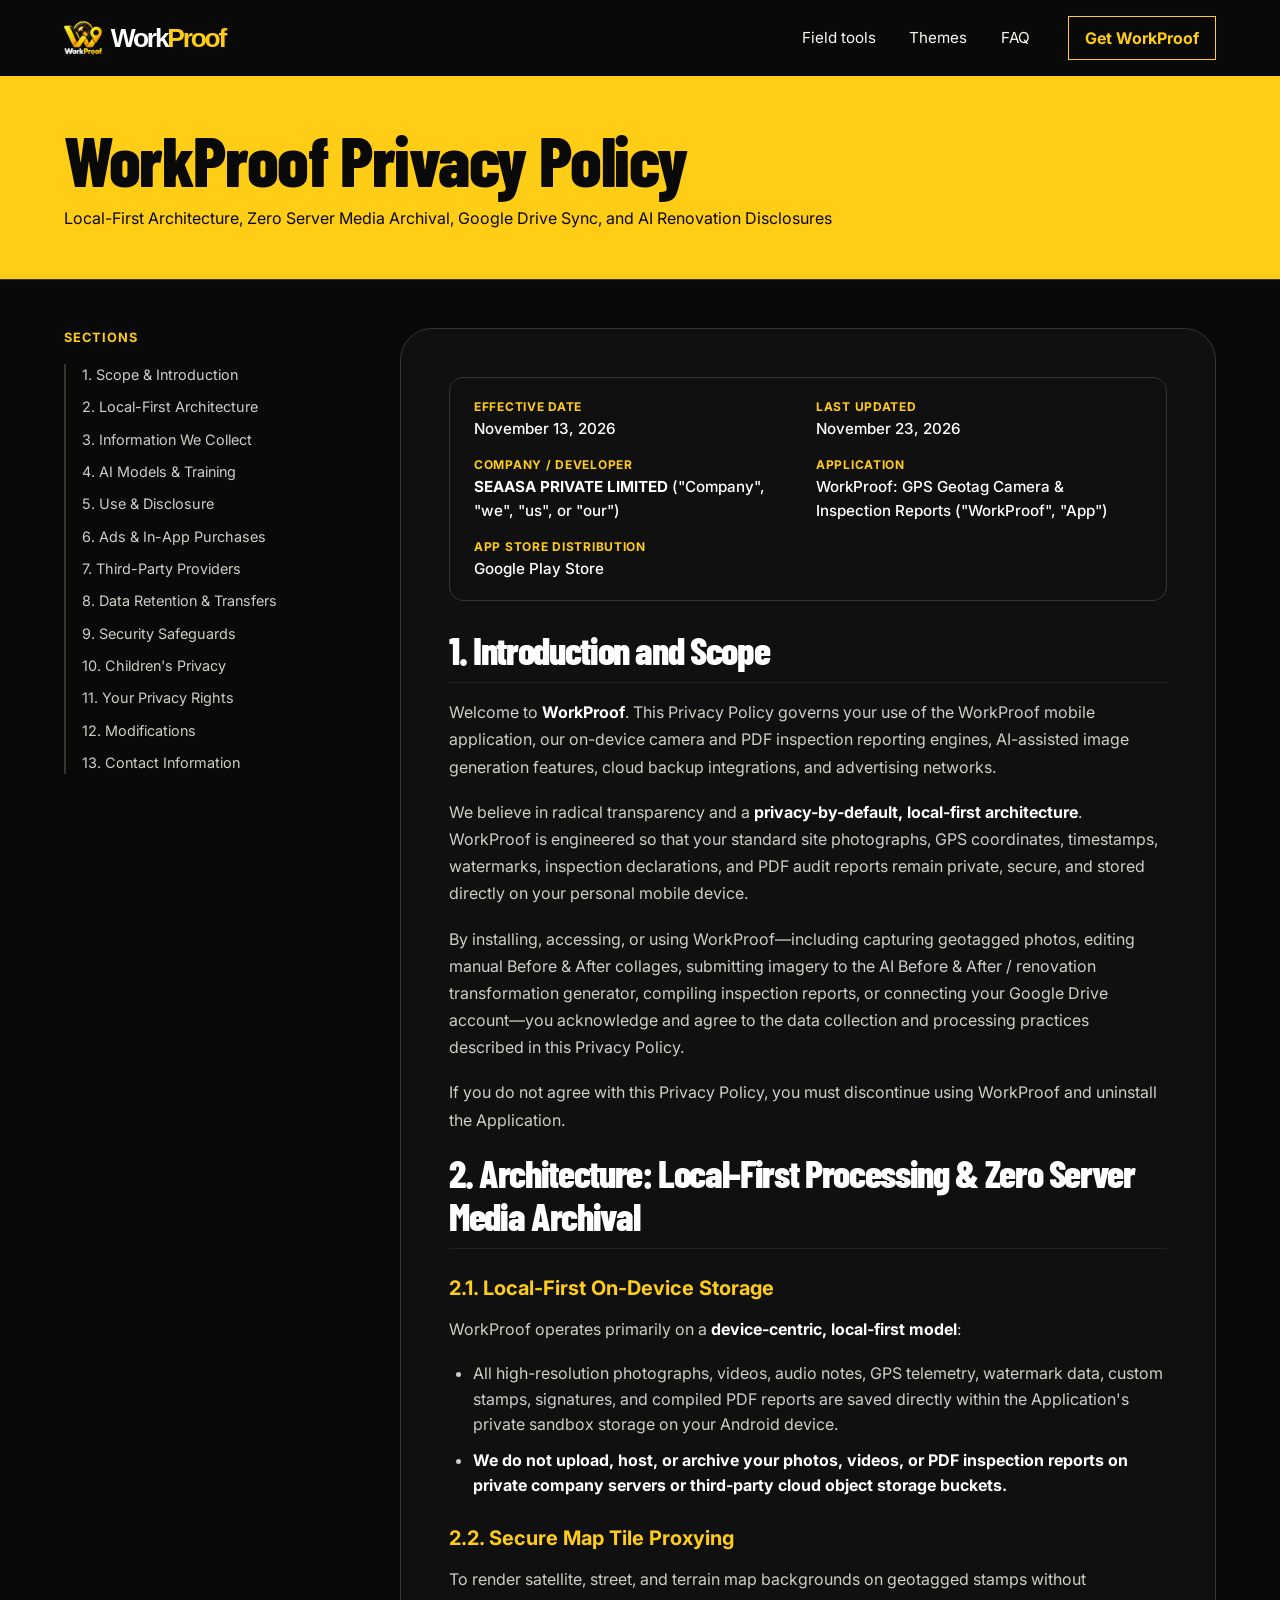
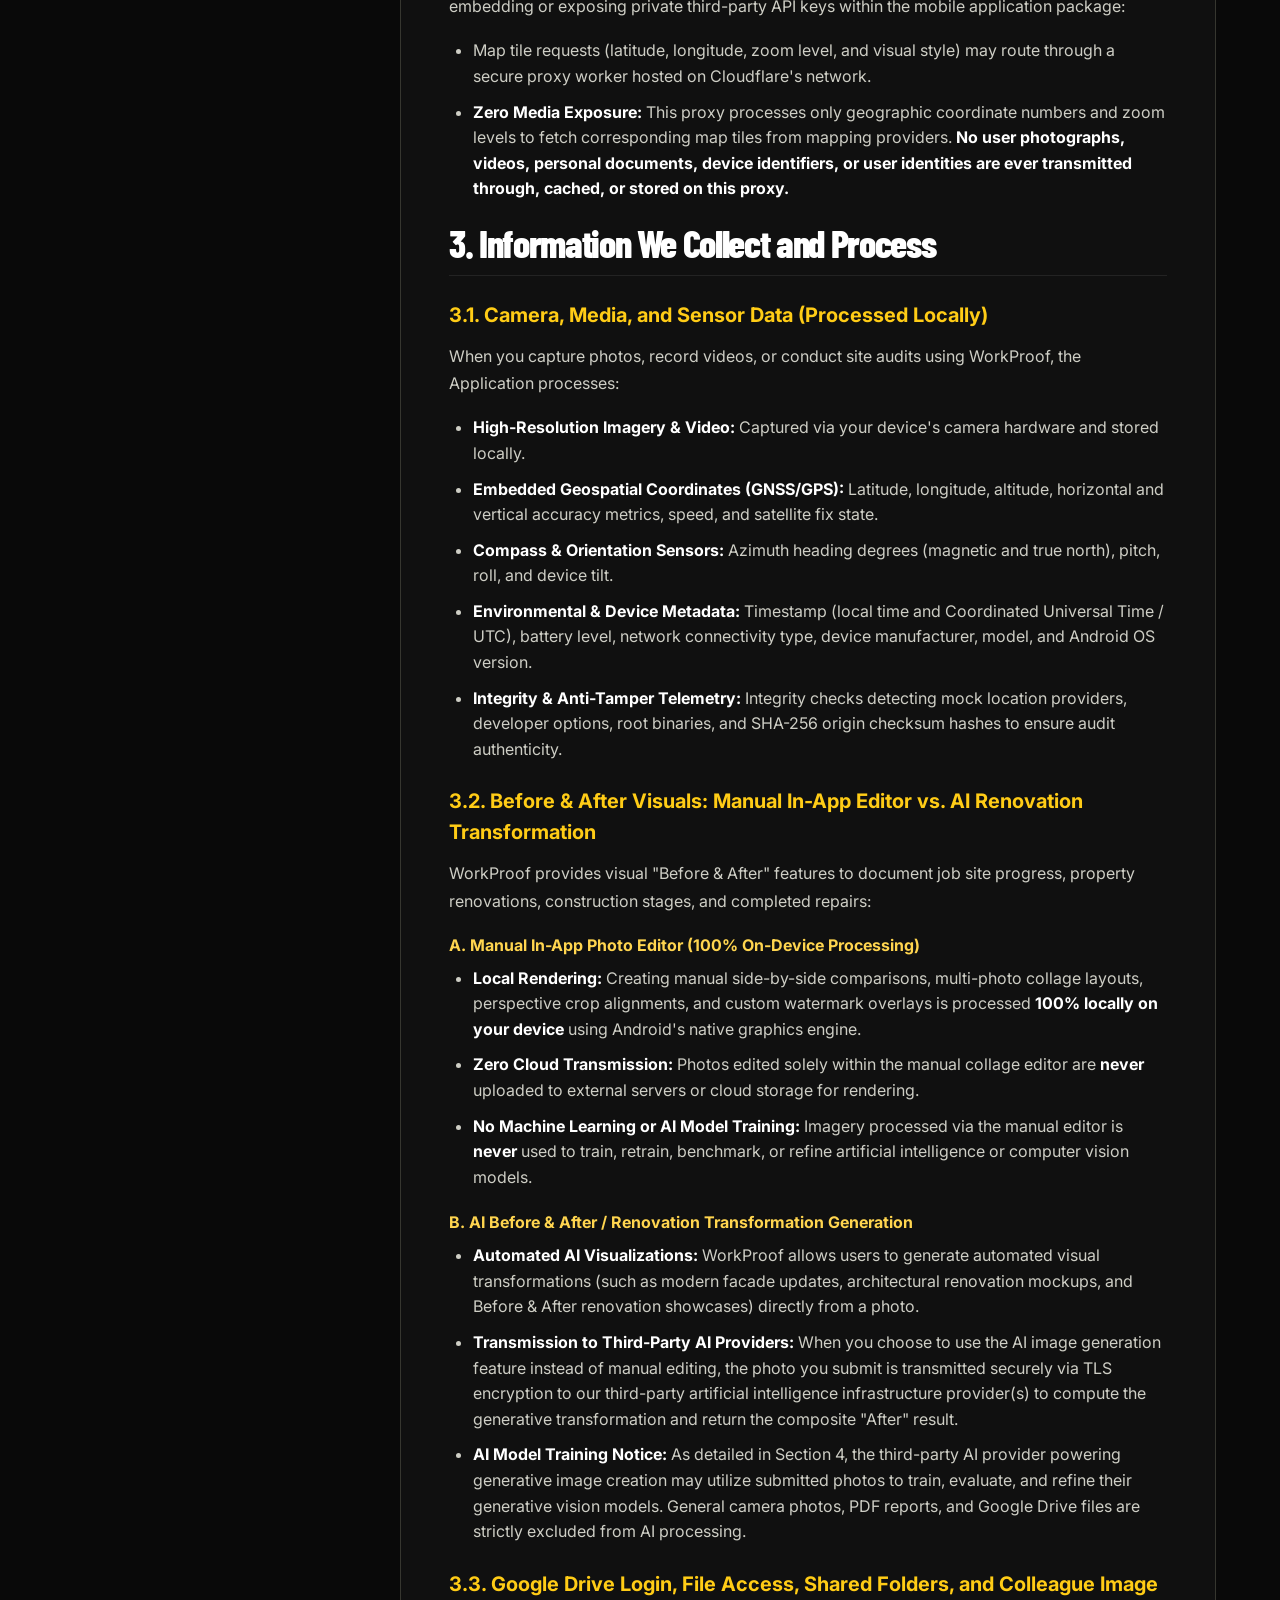
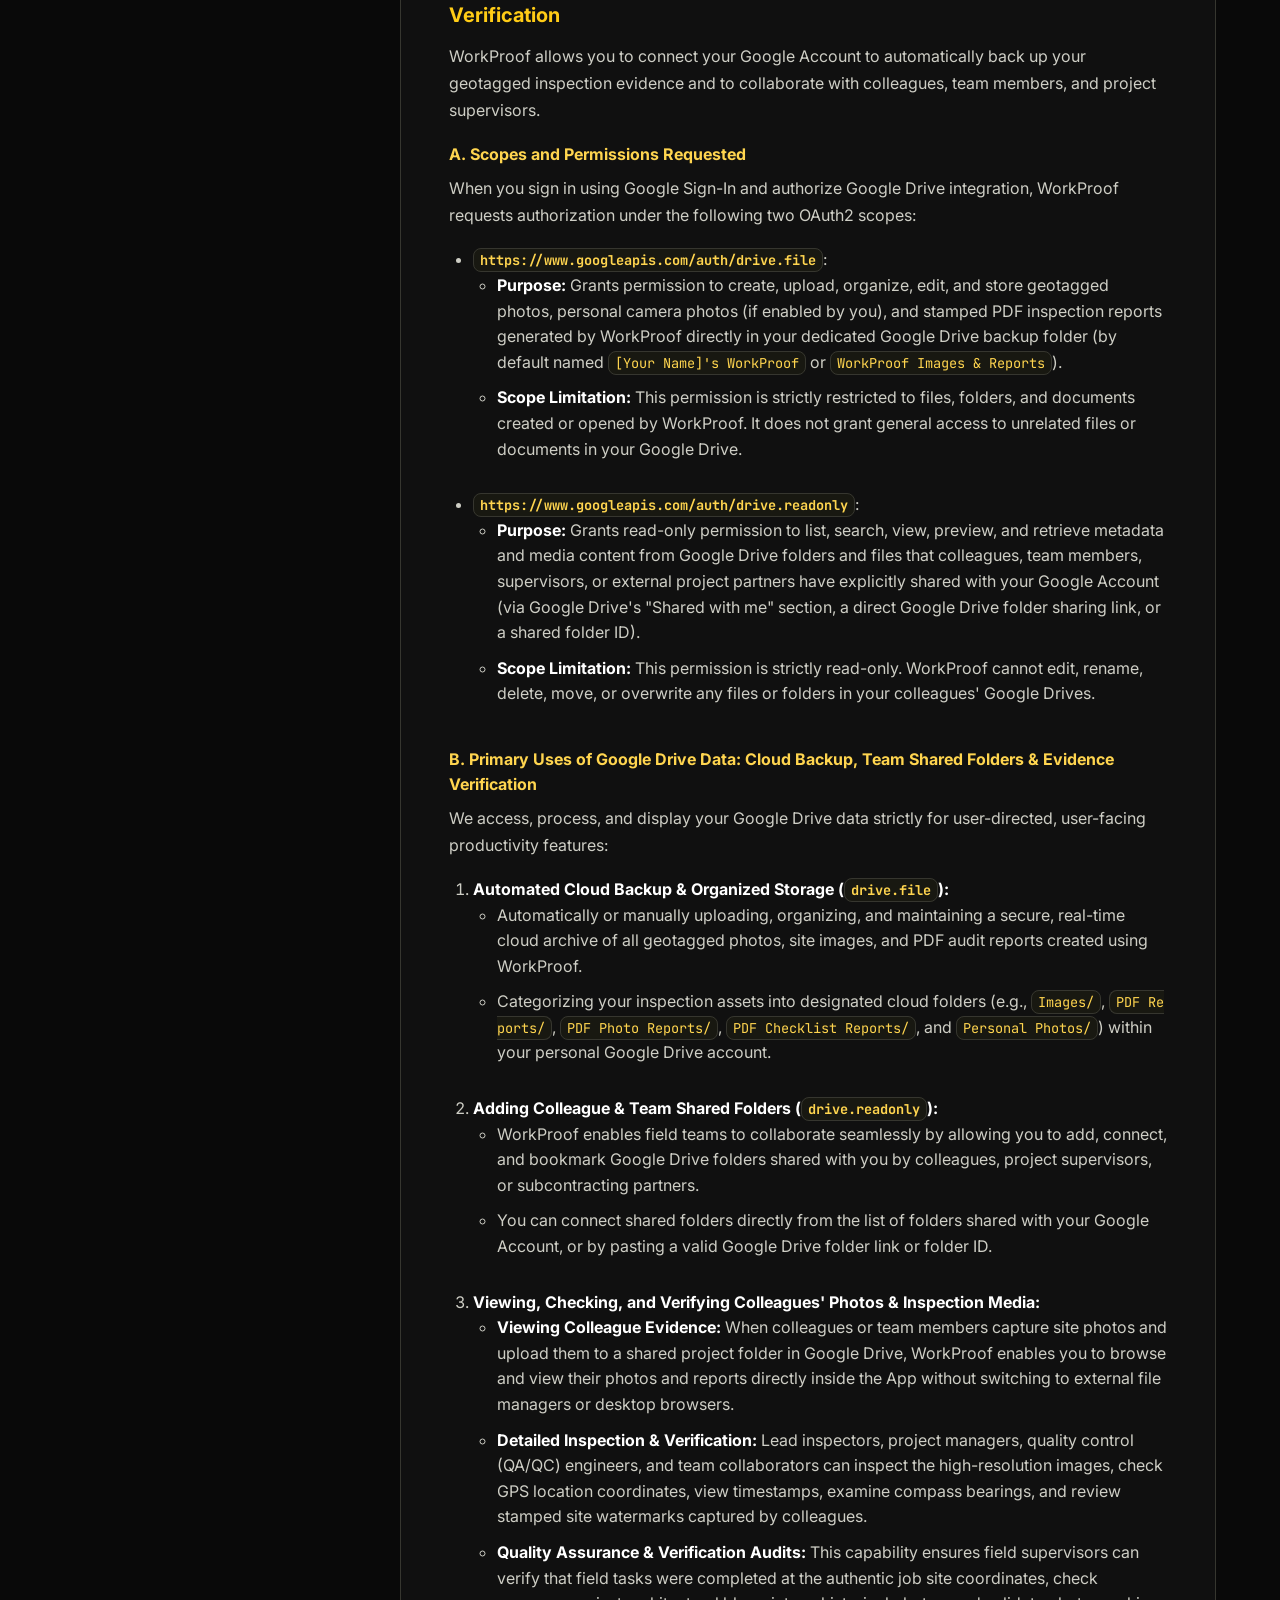
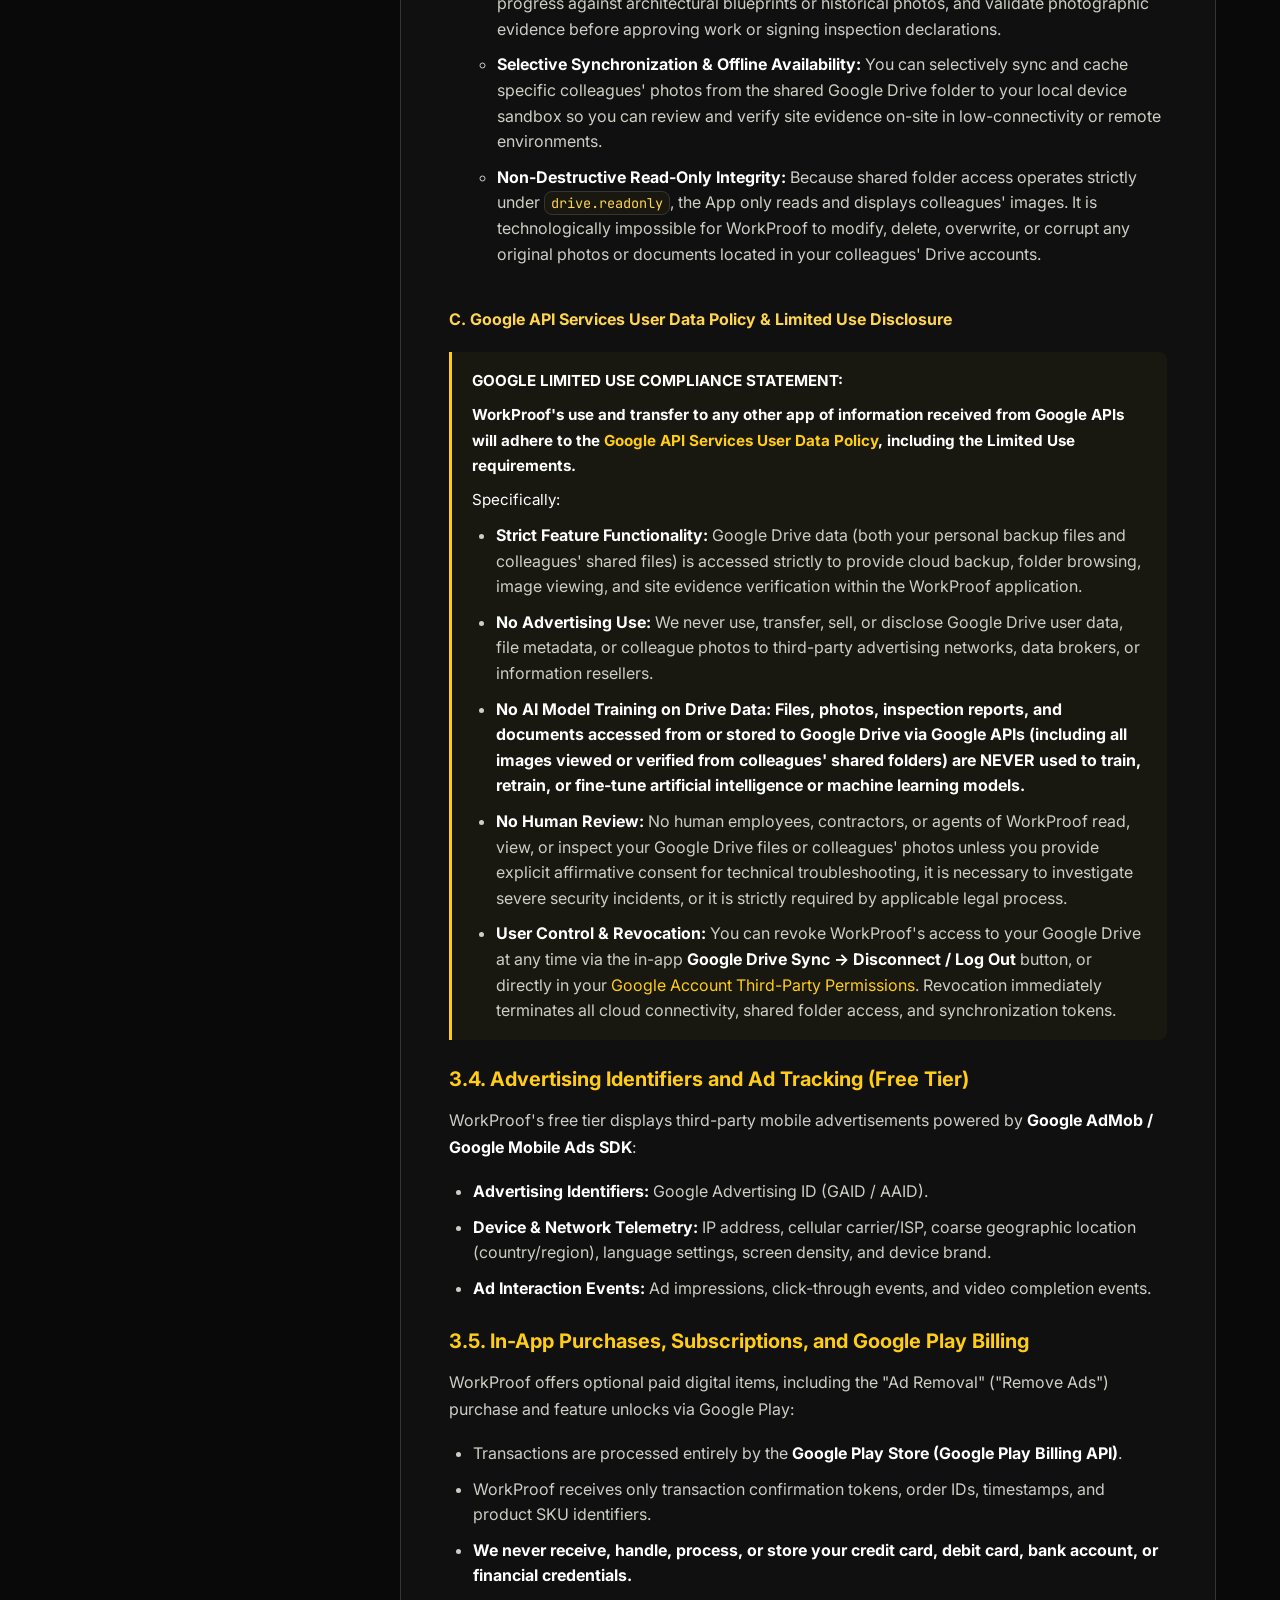
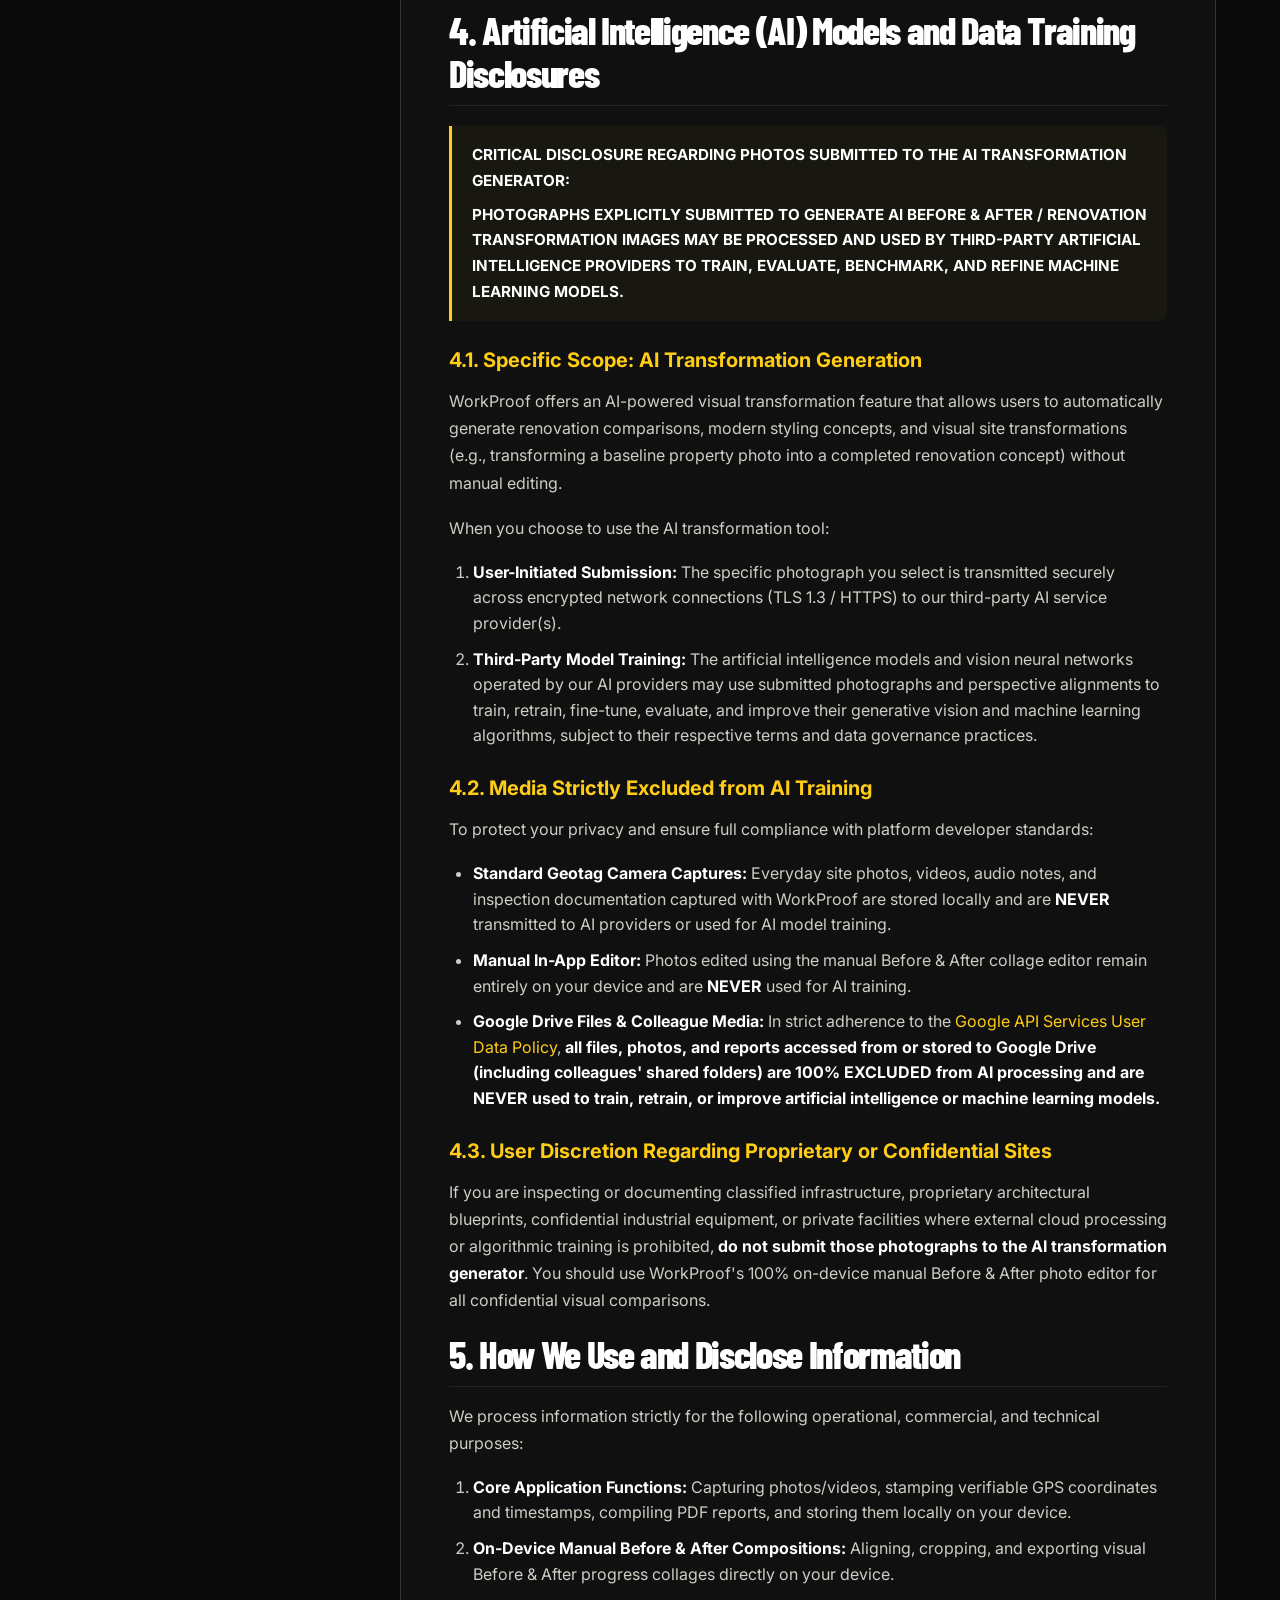
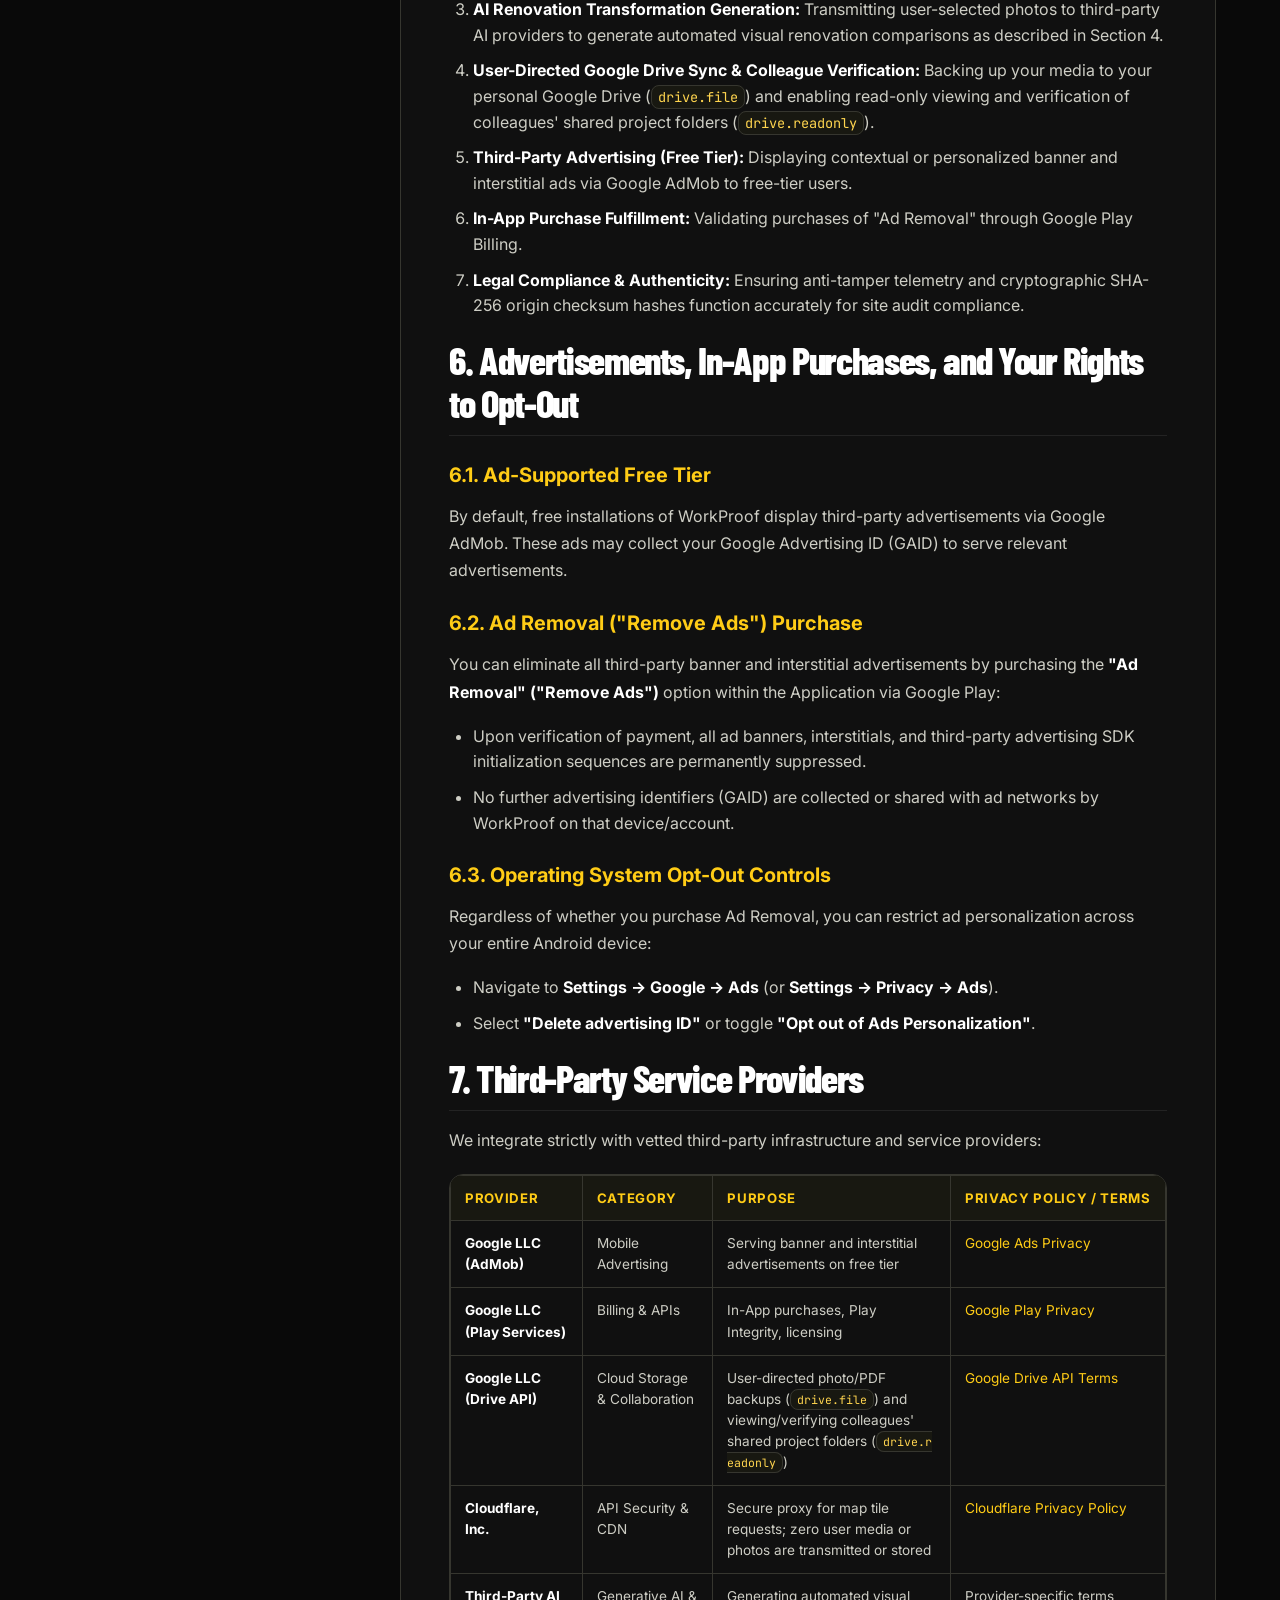
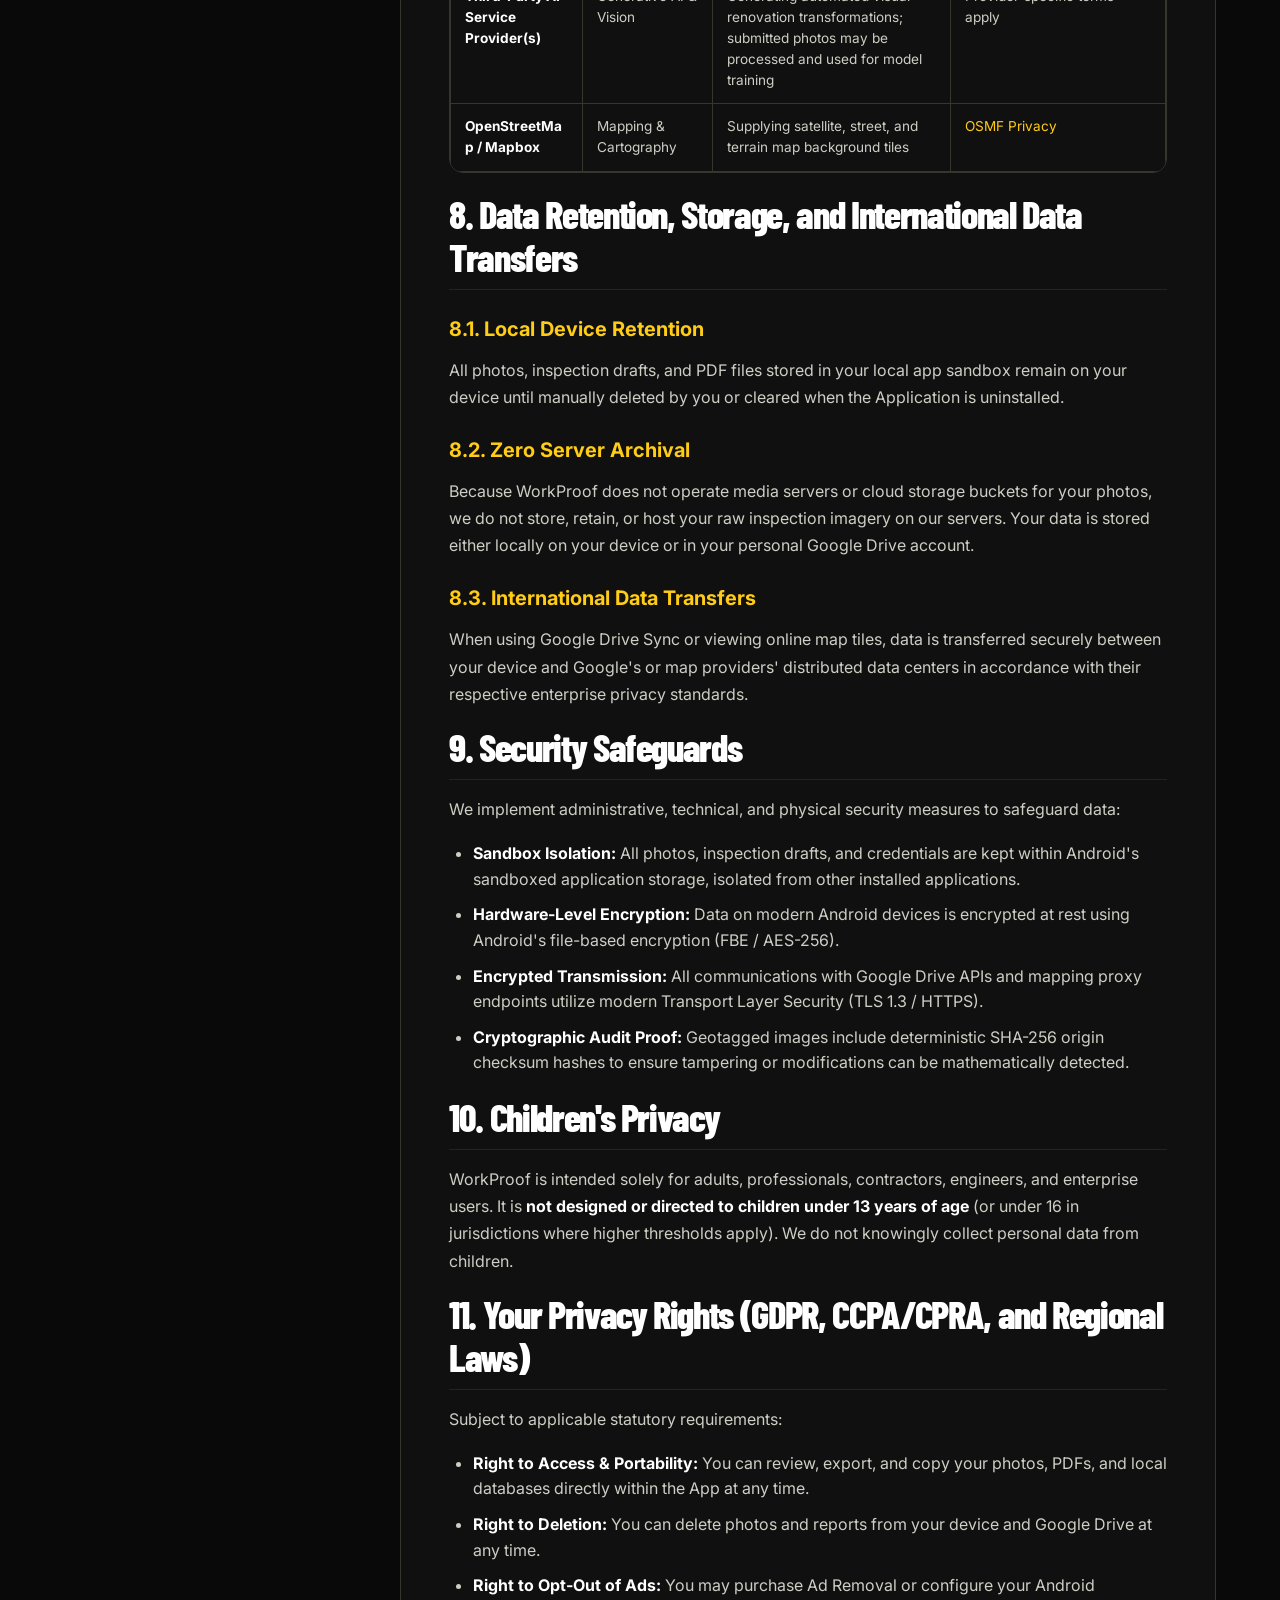
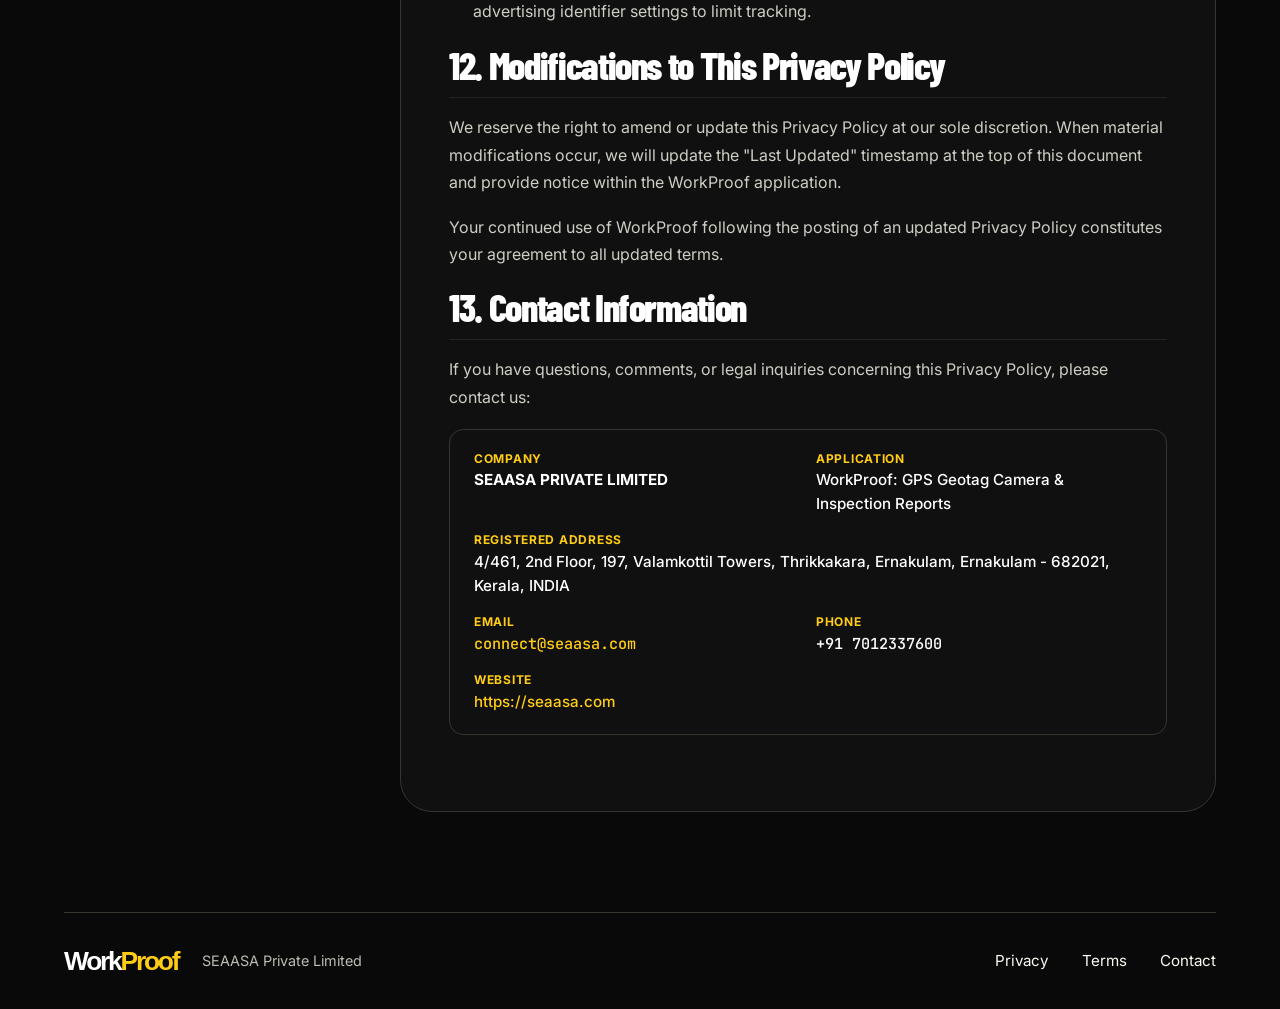
==== commit 9b85a6a6: "Redesign WorkProof portal around field photography and the Android product tour" ====
--- a/privacy/index.html
+++ b/privacy/index.html
@@ -138,55 +138,16 @@
       }
     }
   </style>
+<link rel="stylesheet" href="/assets/css/field.css">
 </head>
-<body>
-  <div class="bg-topo-overlay"></div>
-
-  <!-- Header -->
-  <header class="header">
-    <div class="container nav-wrapper">
-      <a href="../index.html" class="brand" aria-label="WorkProof Home">
-        <img src="../assets/images/logo.png" alt="WorkProof Logo" class="brand-logo-img">
-        <div class="brand-text-wrap">
-          <div class="brand-title">WORK<span>PROOF</span></div>
-          <span class="brand-badge">Forensic GPS Camera</span>
-        </div>
-      </a>
-
-      <nav aria-label="Main Navigation">
-        <ul class="nav-menu">
-          <li><a href="../index.html#features" class="nav-link">Features</a></li>
-          <li><a href="../index.html#verifier" class="nav-link">Image Verifier</a></li>
-          <li><a href="../index.html#reports" class="nav-link">PDF Reports</a></li>
-          <li><a href="../terms.html" class="nav-link">Terms of Service</a></li>
-          <li><a href="../privacy.html" class="nav-link active">Privacy Policy</a></li>
-        </ul>
-      </nav>
-
-      <div class="nav-actions">
-        <a href="../index.html#download" class="btn btn-primary btn-sm">Download App</a>
-      </div>
-
-      <button class="mobile-toggle" aria-label="Toggle navigation menu" aria-expanded="false">
-        <svg viewBox="0 0 24 24" fill="none" stroke="currentColor" stroke-width="2">
-          <line x1="3" y1="12" x2="21" y2="12"></line>
-          <line x1="3" y1="6" x2="21" y2="6"></line>
-          <line x1="3" y1="18" x2="21" y2="18"></line>
-        </svg>
-      </button>
-    </div>
-
-    <div class="mobile-nav">
-      <a href="../index.html" class="nav-link">Home</a>
-      <a href="../index.html#features" class="nav-link">Features</a>
-      <a href="../terms.html" class="nav-link">Terms of Service</a>
-      <a href="../privacy.html" class="nav-link active">Privacy Policy</a>
-      <a href="https://seaasa.com" target="_blank" rel="noopener noreferrer" class="nav-link">SEAASA</a>
-      <a href="../index.html#download" class="btn btn-primary">Download APK</a>
-    </div>
-  </header>
-
-  <main>
+<body class="document">
+<a class="skip" href="#main">Skip to content</a>
+<header class="mast"><div class="wrap bar">
+  <a class="brand" href="/" aria-label="WorkProof home"><img src="/assets/images/android-chrome-192x192.png" alt="">Work<span>Proof</span></a>
+  <nav aria-label="Main navigation"><a href="/#features">Field tools</a><a href="/#themes">Themes</a><a href="/#faq">FAQ</a></nav>
+  <a class="nav-action" href="/#download">Get WorkProof</a>
+</div></header>
+<main id="main">
     <!-- Page Header -->
     <div class="legal-header">
       <div class="container">
@@ -627,28 +588,5 @@
         </article>
       </div>
     </div>
-  </main>
-
-  <!-- Footer -->
-  <footer class="footer">
-    <div class="container">
-      <div class="footer-bottom">
-        <div>
-          &copy; <span id="currentYear">2026</span> <strong>SEAASA PRIVATE LIMITED</strong>. WorkProof: GPS Geotag Camera & Inspection Reports.
-        </div>
-        <div class="footer-legal-links">
-          <a href="../terms.html" class="footer-link">Terms of Service</a>
-          <a href="../privacy.html" class="footer-link">Privacy Policy</a>
-          <a href="https://seaasa.com" target="_blank" rel="noopener noreferrer" class="footer-link">SEAASA</a>
-          <a href="../index.html" class="footer-link">Home</a>
-        </div>
-      </div>
-    </div>
-  </footer>
-
-  <script src="../assets/js/main.js"></script>
-  <script>
-    document.getElementById('currentYear').textContent = new Date().getFullYear();
-  </script>
-</body>
-</html>
+  </main><footer class="wrap foot"><a class="brand" href="/">Work<span>Proof</span></a><span>SEAASA Private Limited</span><nav aria-label="Legal"><a href="/privacy/">Privacy</a><a href="/terms/">Terms</a><a href="mailto:connect@seaasa.com">Contact</a></nav></footer>
+</body></html>
--- a/assets/css/field.css
+++ b/assets/css/field.css
@@ -0,0 +1,82 @@
+@font-face{font-family:Barlow Condensed;src:url(../fonts/barlow-condensed-800.ttf) format("truetype");font-weight:800;font-display:swap}
+:root{--ink:#090909;--yellow:#ffcc16;--paper:#faf9f2;--muted:#bdbdb3;--rule:#37372f;color-scheme:dark;scroll-padding-top:1rem}
+*{box-sizing:border-box}
+body{margin:0;background:var(--ink);color:var(--paper);font:1rem/1.55 Inter,Arial,sans-serif}
+a{color:inherit;text-underline-offset:.25em}
+a:focus-visible,summary:focus-visible{outline:3px solid currentColor;outline-offset:4px}
+figure,h1,h2,p{margin:0}
+.wrap{width:min(90%,1280px);margin-inline:auto}
+.skip{position:absolute;top:-8rem;background:white;color:black;padding:.75rem;z-index:5}
+.skip:focus{top:0}
+.bar,.foot,.bar nav,.foot nav{display:flex;align-items:center}
+.bar{height:76px;gap:clamp(1rem,3vw,3rem)}
+.bar nav,.foot nav{gap:clamp(1rem,2.6vw,2.4rem)}
+.brand{display:inline-flex;align-items:center;font:bold 1.65rem/1 Arial,sans-serif;letter-spacing:-.085em;text-decoration:none}
+.brand span{color:var(--yellow)}
+.brand img{width:38px;height:38px;margin-right:.55rem}
+.bar nav{margin-left:auto}
+.bar nav a,.foot nav a{font-size:.95rem;text-decoration:none}
+.bar nav a:hover,.foot nav a:hover{color:var(--yellow)}
+.nav-action{border:1px solid var(--yellow);color:var(--yellow);padding:.52rem 1rem;font-weight:700;text-decoration:none}
+.hero{display:grid;grid-template-columns:1.06fr 1fr;background:var(--yellow);color:var(--ink)}
+.lead{padding:clamp(3rem,5.6vw,6rem) 6% clamp(3rem,5.6vw,6rem) max(9.45%,calc((100vw - 1280px)/2));align-self:center}
+.kicker,figcaption{font:600 .8rem/1.4 ui-monospace,Consolas,monospace}
+.kicker{text-transform:uppercase;letter-spacing:.12em;display:flex;align-items:center;gap:.75rem}
+.target{width:19px;height:19px;border:2px solid;border-radius:50%;display:inline-grid;place-items:center}
+.target:after{content:'';width:5px;height:5px;border-radius:100%;background:currentColor}
+h1,h2,.tool strong{font-family:"Barlow Condensed","Arial Narrow",sans-serif;font-weight:800}
+h1{font-size:clamp(4.8rem,8.9vw,9rem);letter-spacing:-.038em;line-height:.88;margin:1.45rem 0}
+.intro{font-size:clamp(1.05rem,1.38vw,1.28rem);max-width:36ch}
+.button{display:inline-block;background:var(--ink);color:white;font-weight:700;text-decoration:none;padding:.9rem 1.3rem;margin-top:1.6rem}
+.button:hover{background:#282500;color:var(--yellow)}
+.instrument{position:relative;isolation:isolate;overflow:hidden;background:#10100e url(../field/contours.webp) center / cover;color:white;display:grid;place-items:center;padding:1.5rem 0 3rem}
+.phones{position:relative;width:clamp(15rem,23vw,24rem);height:clamp(20rem,31.8vw,32rem)}
+.phones img{position:absolute;height:97%;width:auto;border:5px solid #181816;outline:1px solid #838177;border-radius:1.55rem;box-shadow:8px 16px 25px #0009}
+.phones .rear{right:0;top:4%;transform:rotate(9deg) scale(.91)}
+.phones .front{left:1%;top:0;transform:rotate(-7deg)}
+.instrument figcaption{position:absolute;bottom:0;width:100%;display:flex;justify-content:space-between;padding:.8rem 5%;background:#090909;border-top:1px solid var(--rule);color:var(--paper)}
+.instrument figcaption span{color:var(--yellow)}
+.tools,.themes,.faq{padding-block:clamp(3.5rem,6.5vw,6.8rem)}
+.section-heading,.access-inner,.faq{display:flex;justify-content:space-between;align-items:end;gap:2rem}
+.section-heading{margin-bottom:2rem}
+.section-heading>p{max-width:34ch;color:var(--muted)}
+h2{font-size:clamp(3.1rem,5.3vw,5.5rem);line-height:.98;letter-spacing:-.035em;margin-top:.5rem}
+.tools .kicker,.themes .kicker,.faq .kicker{color:var(--yellow)}
+.tour{display:grid;grid-template-columns:1fr .85fr;gap:clamp(2rem,7vw,7rem);align-items:start}
+.tool a{position:relative;display:block;padding:1rem 1.8rem 1rem 0;border-top:1px solid var(--rule);text-decoration:none}
+.tool:last-child{border-bottom:1px solid var(--rule)}
+.tool a:after{content:'+';position:absolute;right:.3rem;top:1.15rem;color:var(--muted)}
+.tool a[aria-current=true]:after{content:'−';color:var(--yellow)}
+.tool strong{display:block;font-size:1.9rem;line-height:1.2}
+.tool a[aria-current=true] strong,.tool a:hover strong{color:var(--yellow)}
+.tool a span{display:block;max-width:46ch;color:var(--muted)}
+.viewer{border:1px solid var(--rule);background:#10100e url(../field/contours.webp) center/cover;text-align:center;padding:1.6rem 1rem 1rem}
+.viewer img{height:clamp(22rem,34vw,29rem);max-width:100%;object-fit:contain;border-radius:14px;box-shadow:0 4px 18px #000}
+.viewer figcaption{margin-top:.55rem;color:white}
+.themes{border-block:1px solid var(--rule)}
+.samples{display:grid;grid-template-columns:repeat(6,minmax(0,1fr));gap:1rem}
+.samples img{width:100%;display:block;border:1px solid var(--rule);border-radius:.75rem}
+.samples figcaption{margin-top:.8rem}
+.faq{align-items:start}
+.faq>div:last-child{width:60%}
+details{border-top:1px solid var(--rule)}
+details:last-child{border-bottom:1px solid var(--rule)}
+summary{cursor:pointer;font-weight:bold;padding:1.2rem 0}
+details p{color:var(--muted);padding-bottom:1.2rem}
+.access{background:var(--yellow);color:var(--ink);padding-block:3.5rem}
+.access-inner{align-items:center}
+.access-inner p:not(.kicker){margin-top:.8rem}
+.foot{gap:1.5rem;padding-block:2.2rem;flex-wrap:wrap}
+.foot>span{color:var(--muted);font-size:.9rem}
+.foot nav{margin-left:auto}
+@media(max-width:850px){.samples{grid-template-columns:repeat(3,1fr);row-gap:1.8rem}.lead{padding-left:8%}.section-heading>p{max-width:29ch}}
+@media(max-width:680px){.bar{height:62px;justify-content:space-between}.bar nav{display:none}.brand{font-size:1.5rem}.nav-action{font-size:.9rem}.hero,.tour{display:block}.lead{padding:2.8rem 5%}.instrument{padding:1.7rem 0 3.3rem}.phones{height:19rem;width:14rem}.section-heading,.access-inner,.faq{display:block}.section-heading>p{max-width:40ch;margin-top:1rem}.faq>div:last-child{width:100%;margin-top:1.5rem}.viewer{margin:0 0 1.1rem}.viewer img{height:21rem}.samples{gap:1.3rem .75rem}.samples figcaption{font-size:.78rem}.foot nav{width:100%;margin:0}.intro{max-width:38ch}}
+@media(max-width:370px){.samples{grid-template-columns:repeat(2,1fr)}.brand img{width:28px;height:28px}}
+.document{--bg-main:#090909;--bg-surface:#101010;--bg-surface-card:#101010;--bg-surface-elevated:#181811;--border-card:#36362f;--yellow-primary:var(--yellow);--text-silver:#cecec5}
+.document .brand{gap:0}
+.document .legal-header{background:var(--yellow);color:var(--ink);padding:3rem 0}
+.document .legal-header .section-tag{display:none}
+.document .legal-header .section-title{color:inherit;font-size:clamp(2.8rem,5.5vw,5rem);margin:0 0 .75rem;line-height:1}
+.document .legal-header .text-silver{color:inherit}
+.document .legal-body h2{font-size:clamp(1.75rem,3vw,2.4rem);line-height:1.12}
+.document .foot{border-top:1px solid var(--rule)}
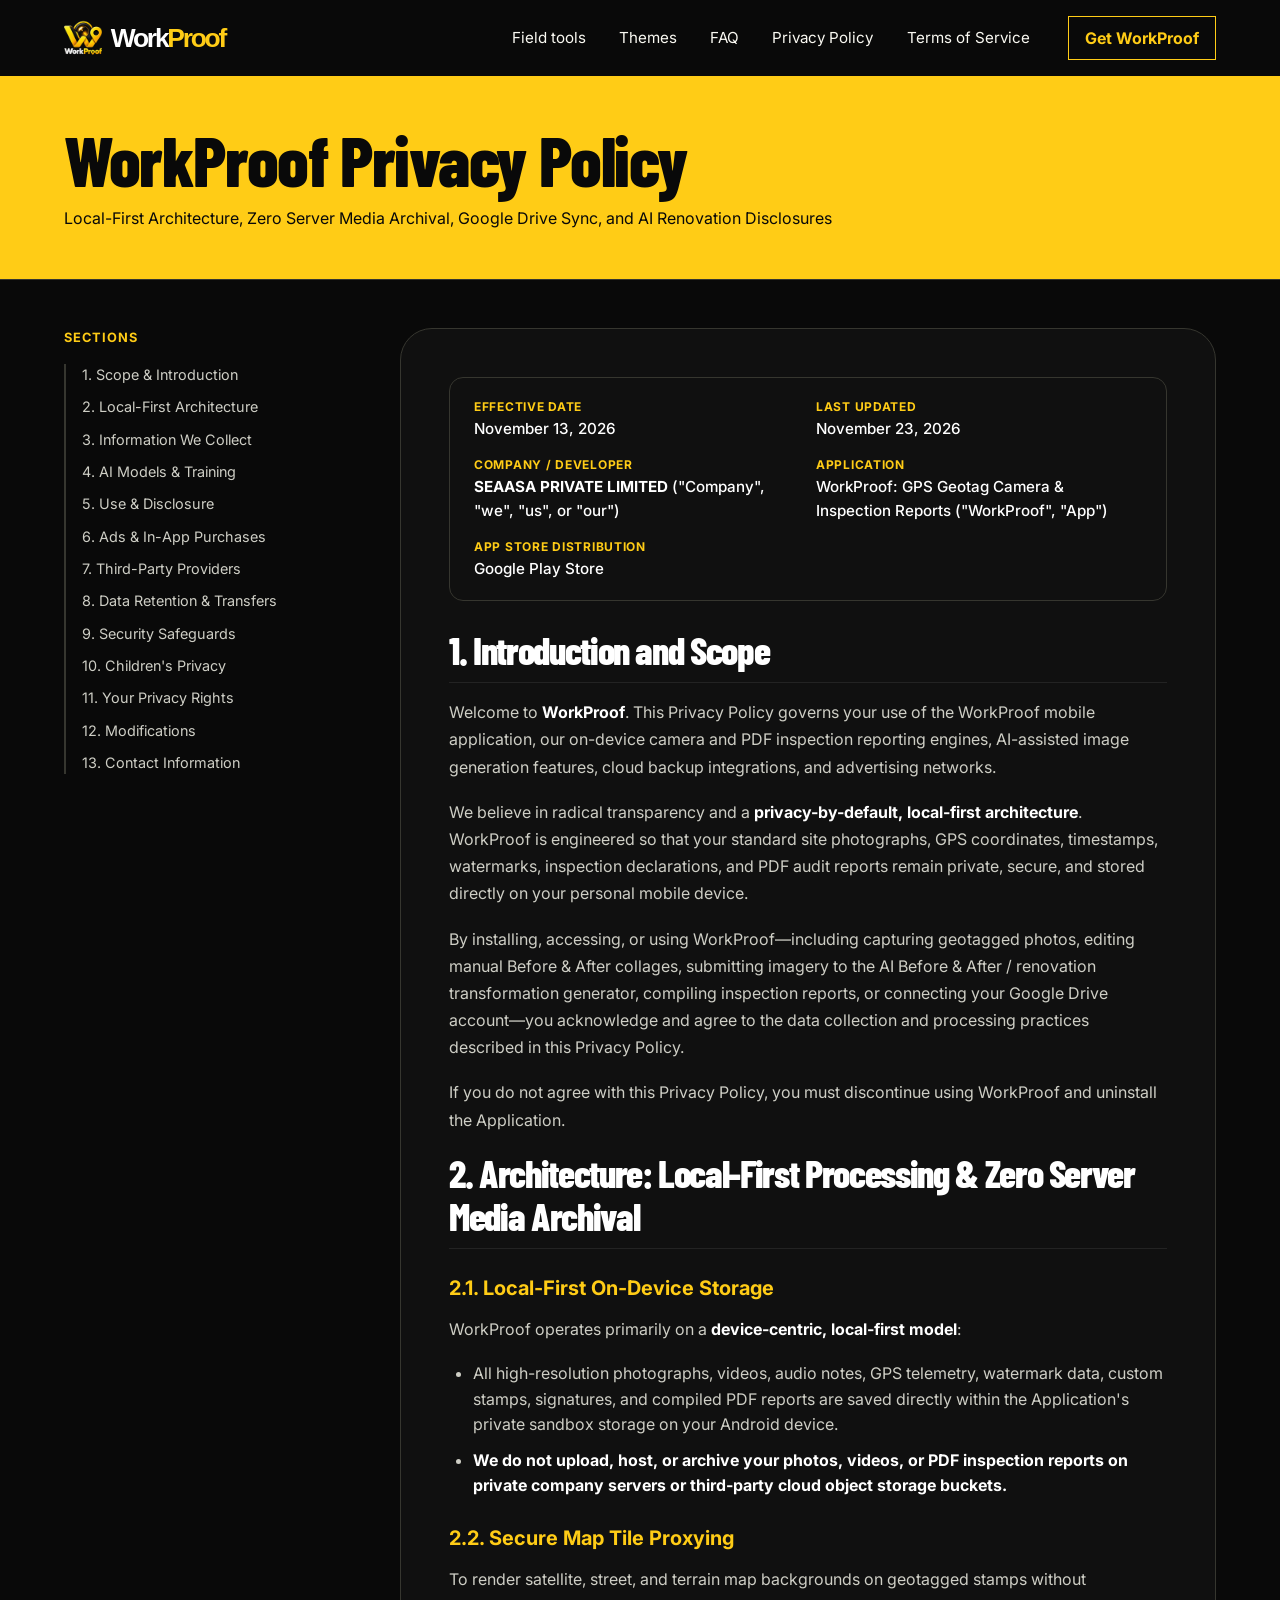
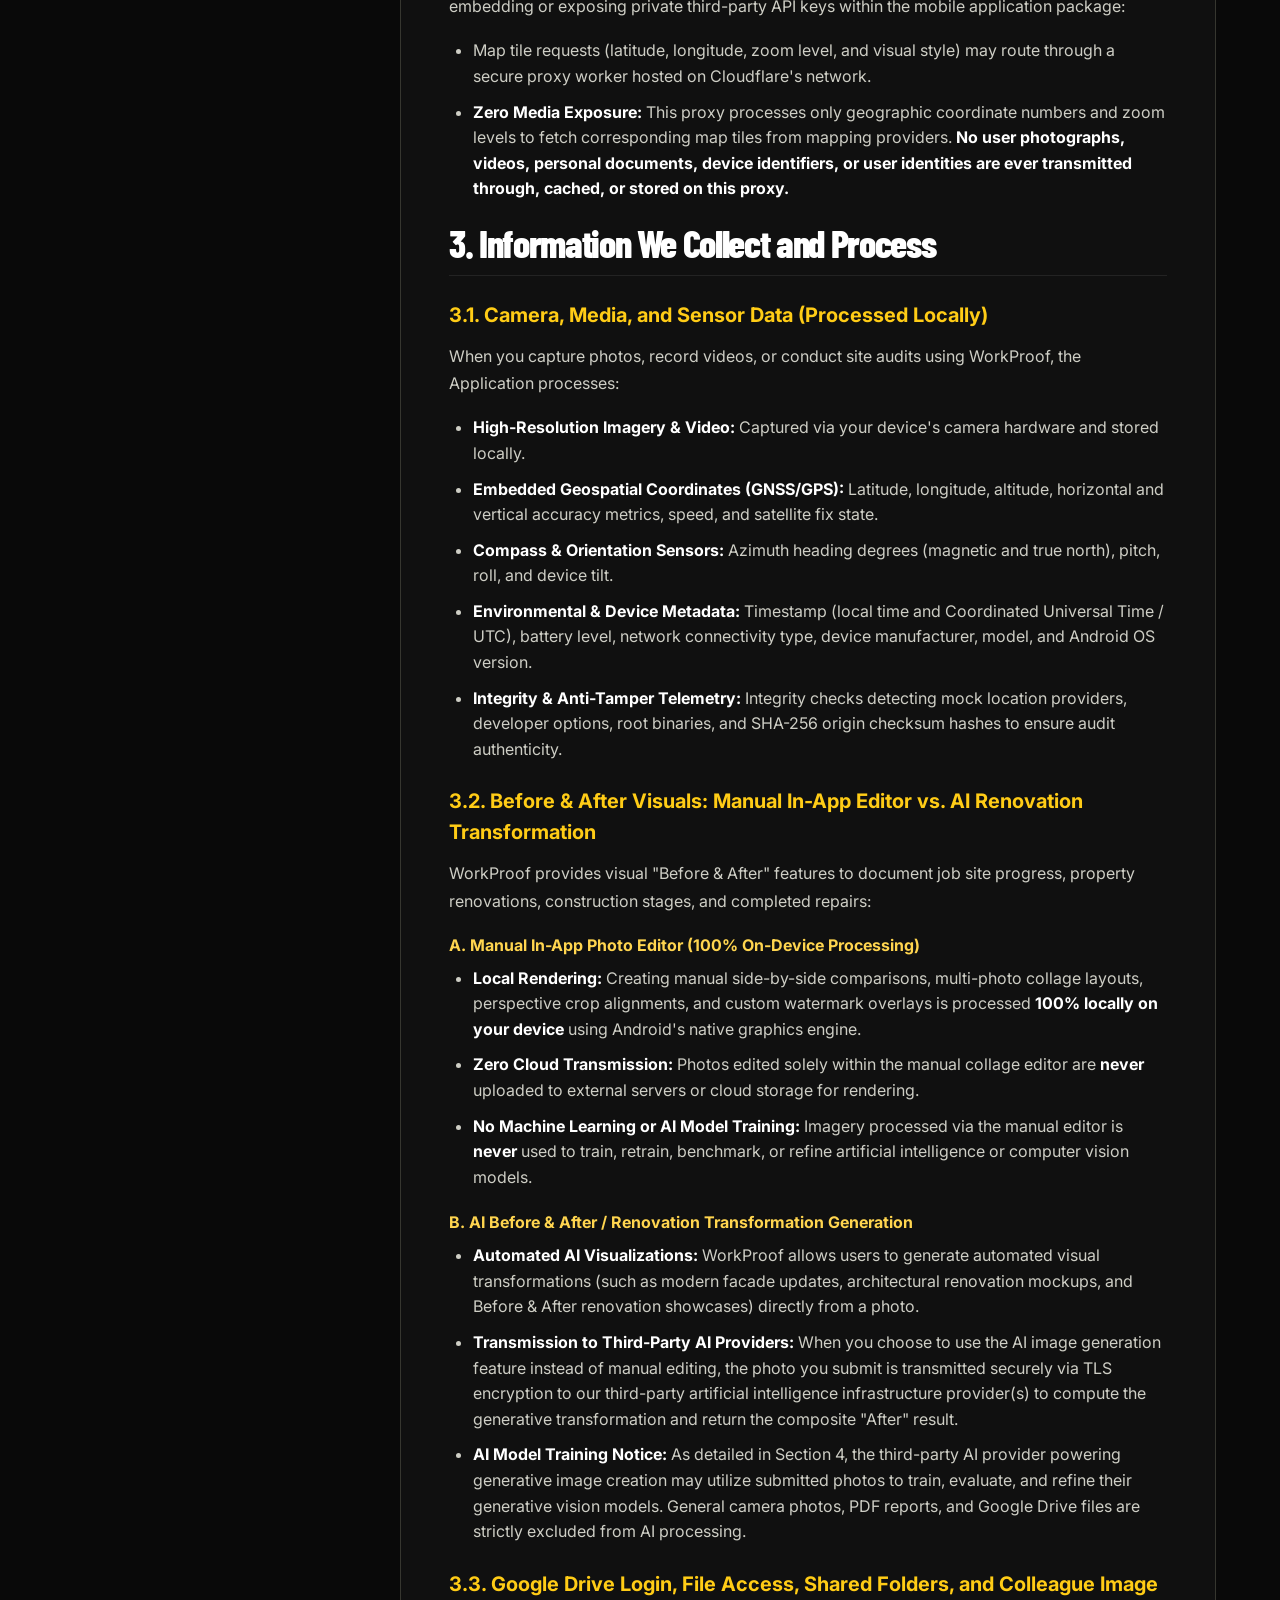
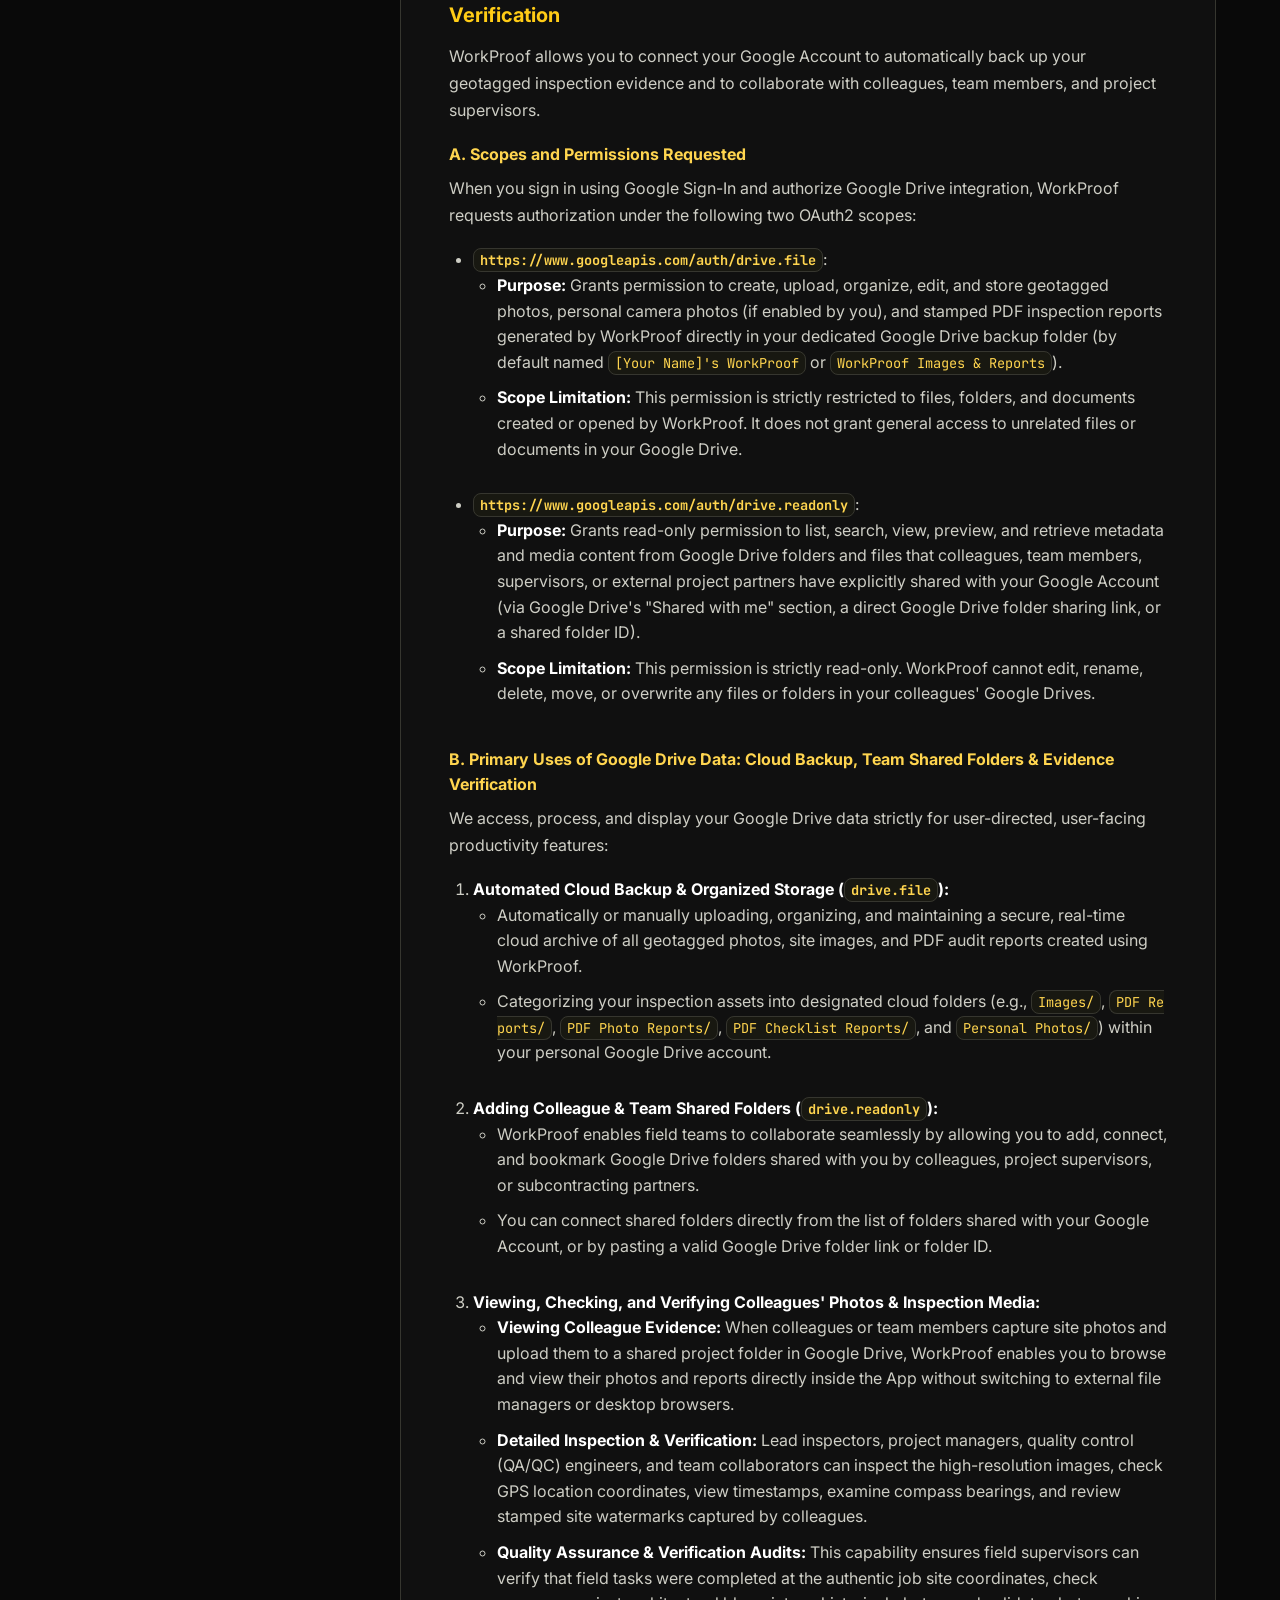
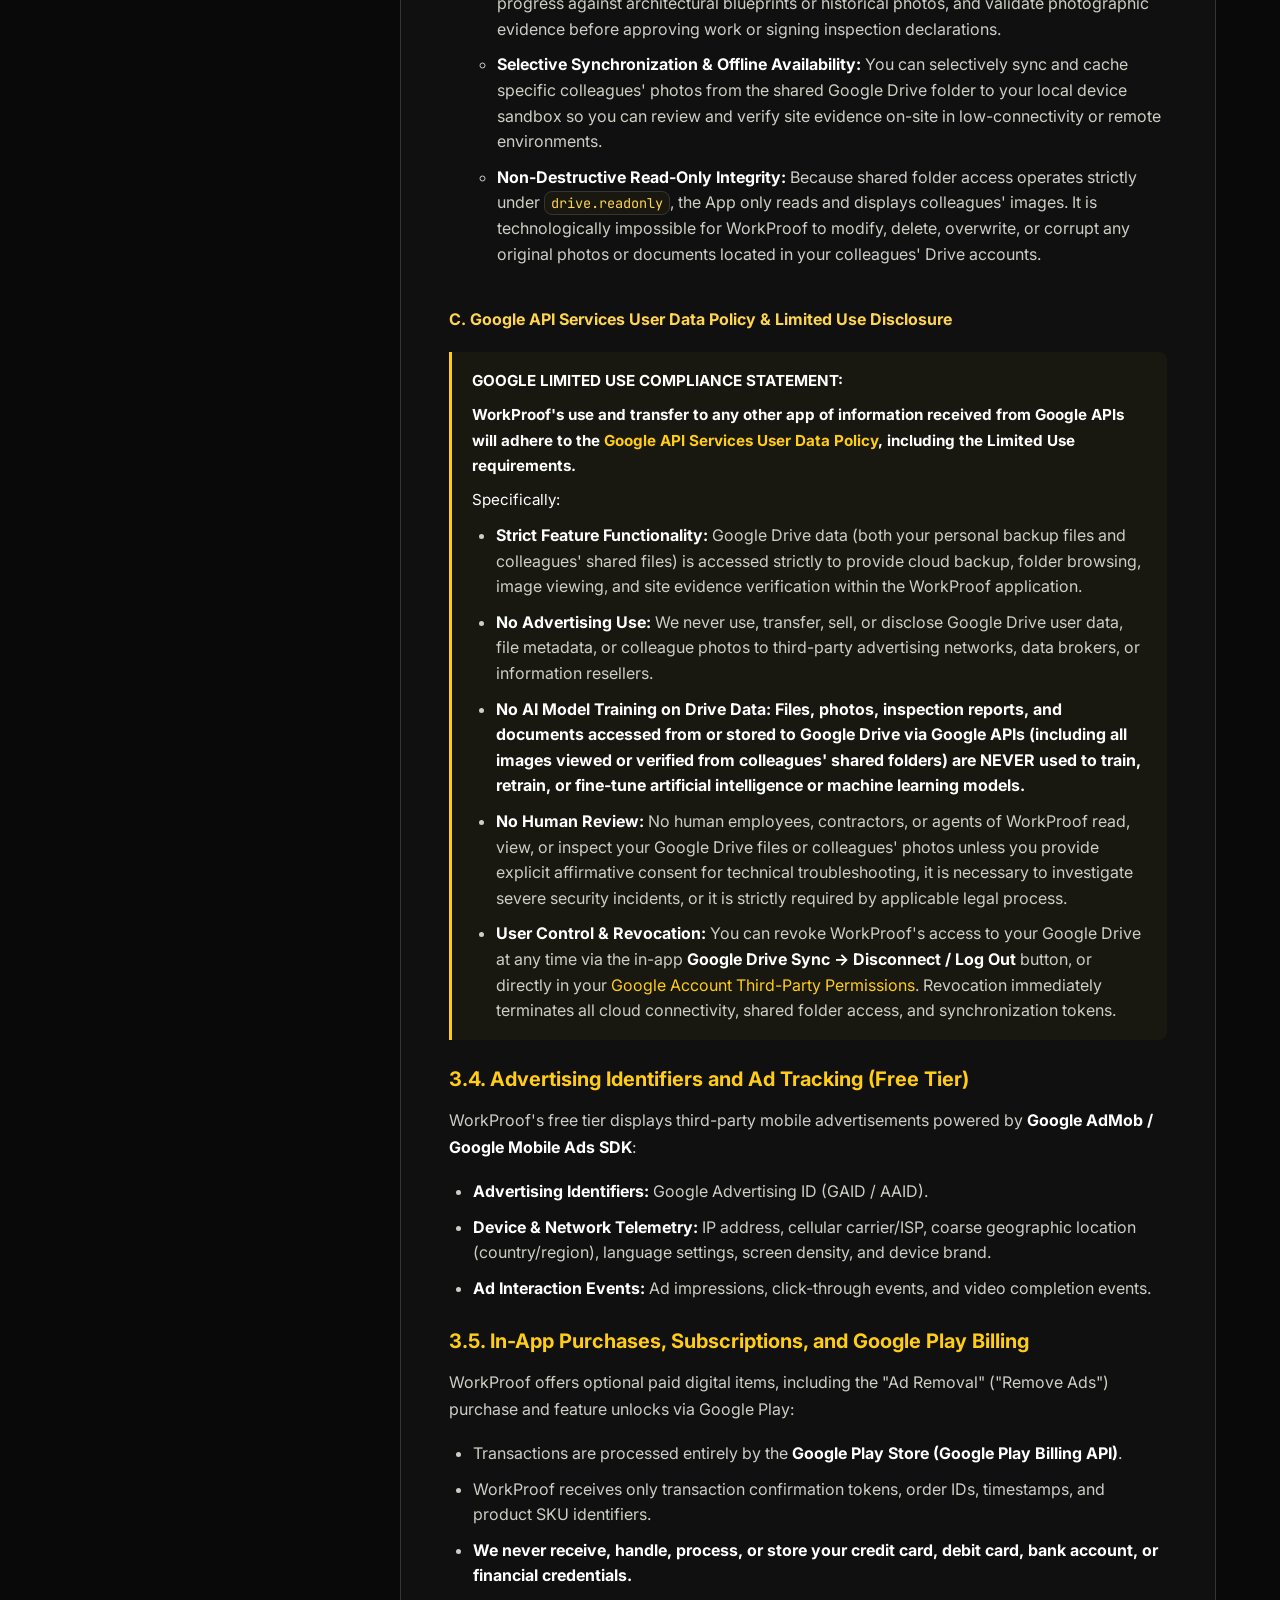
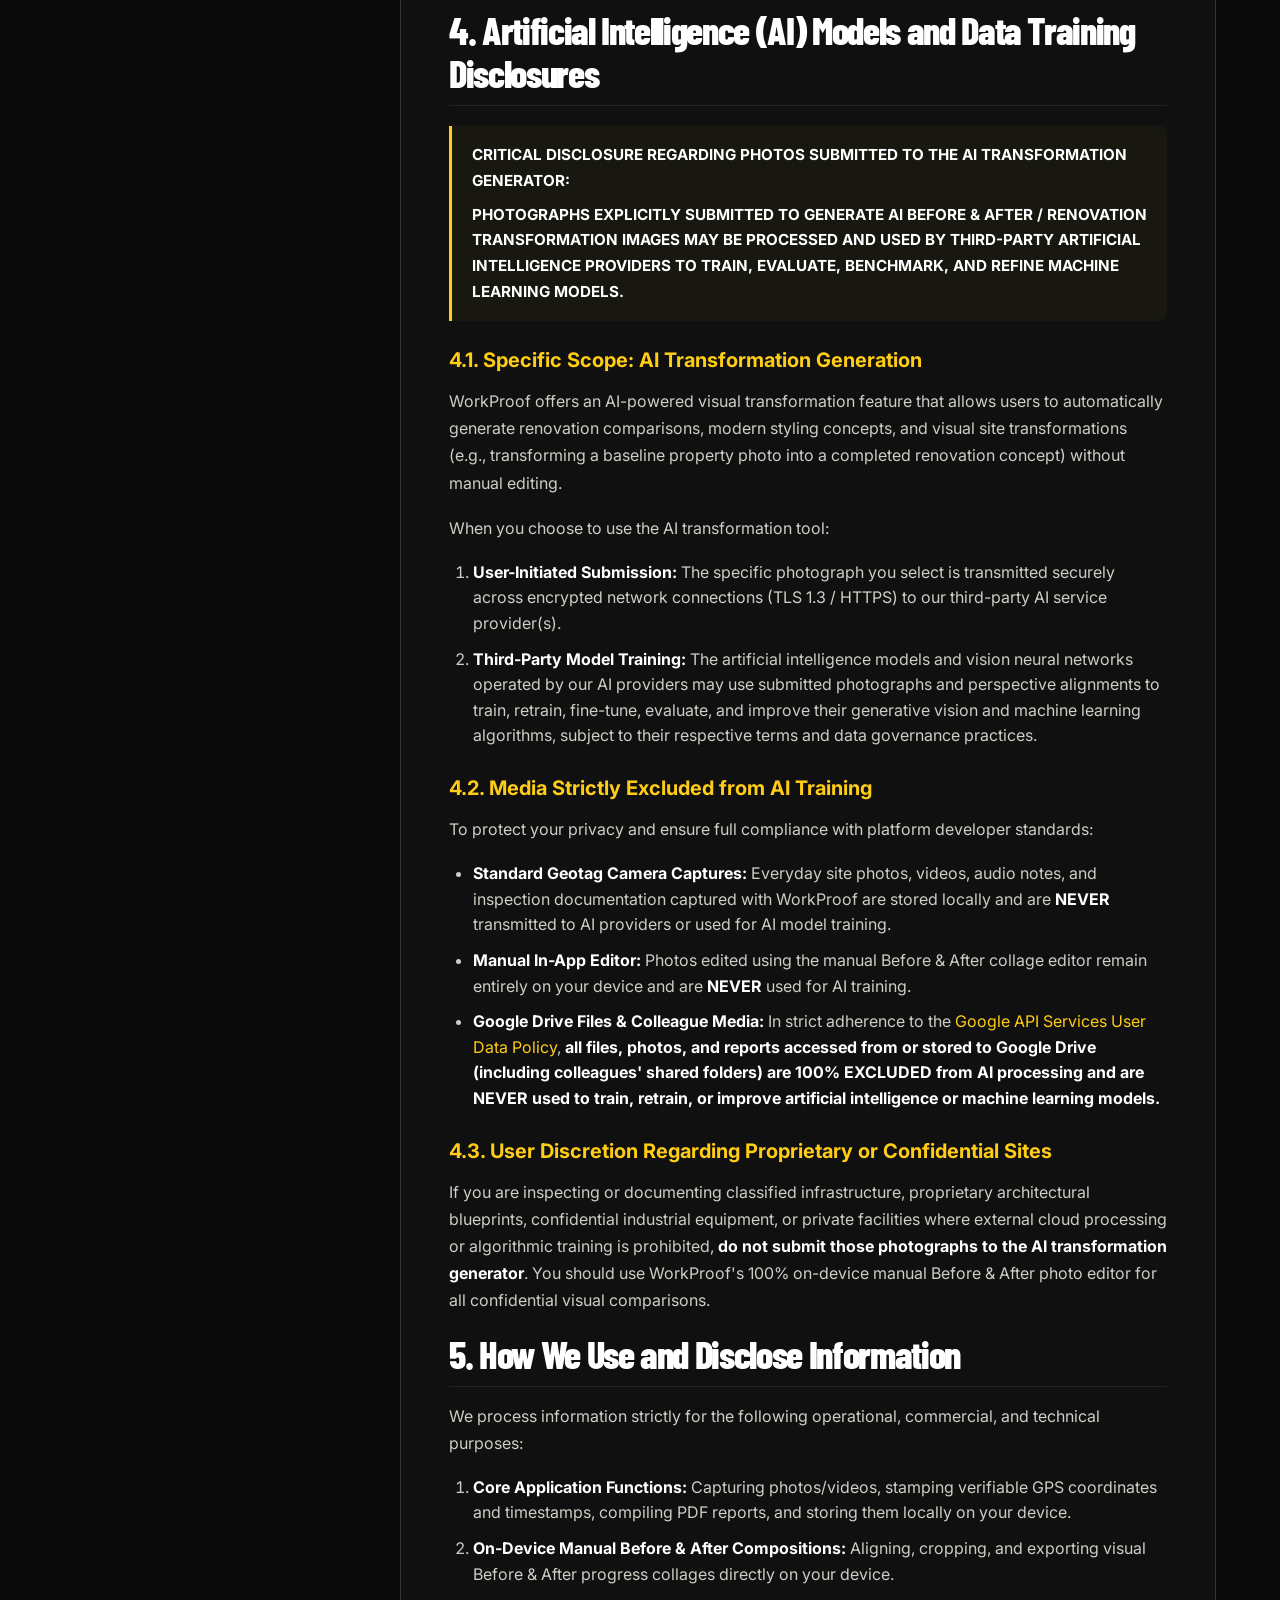
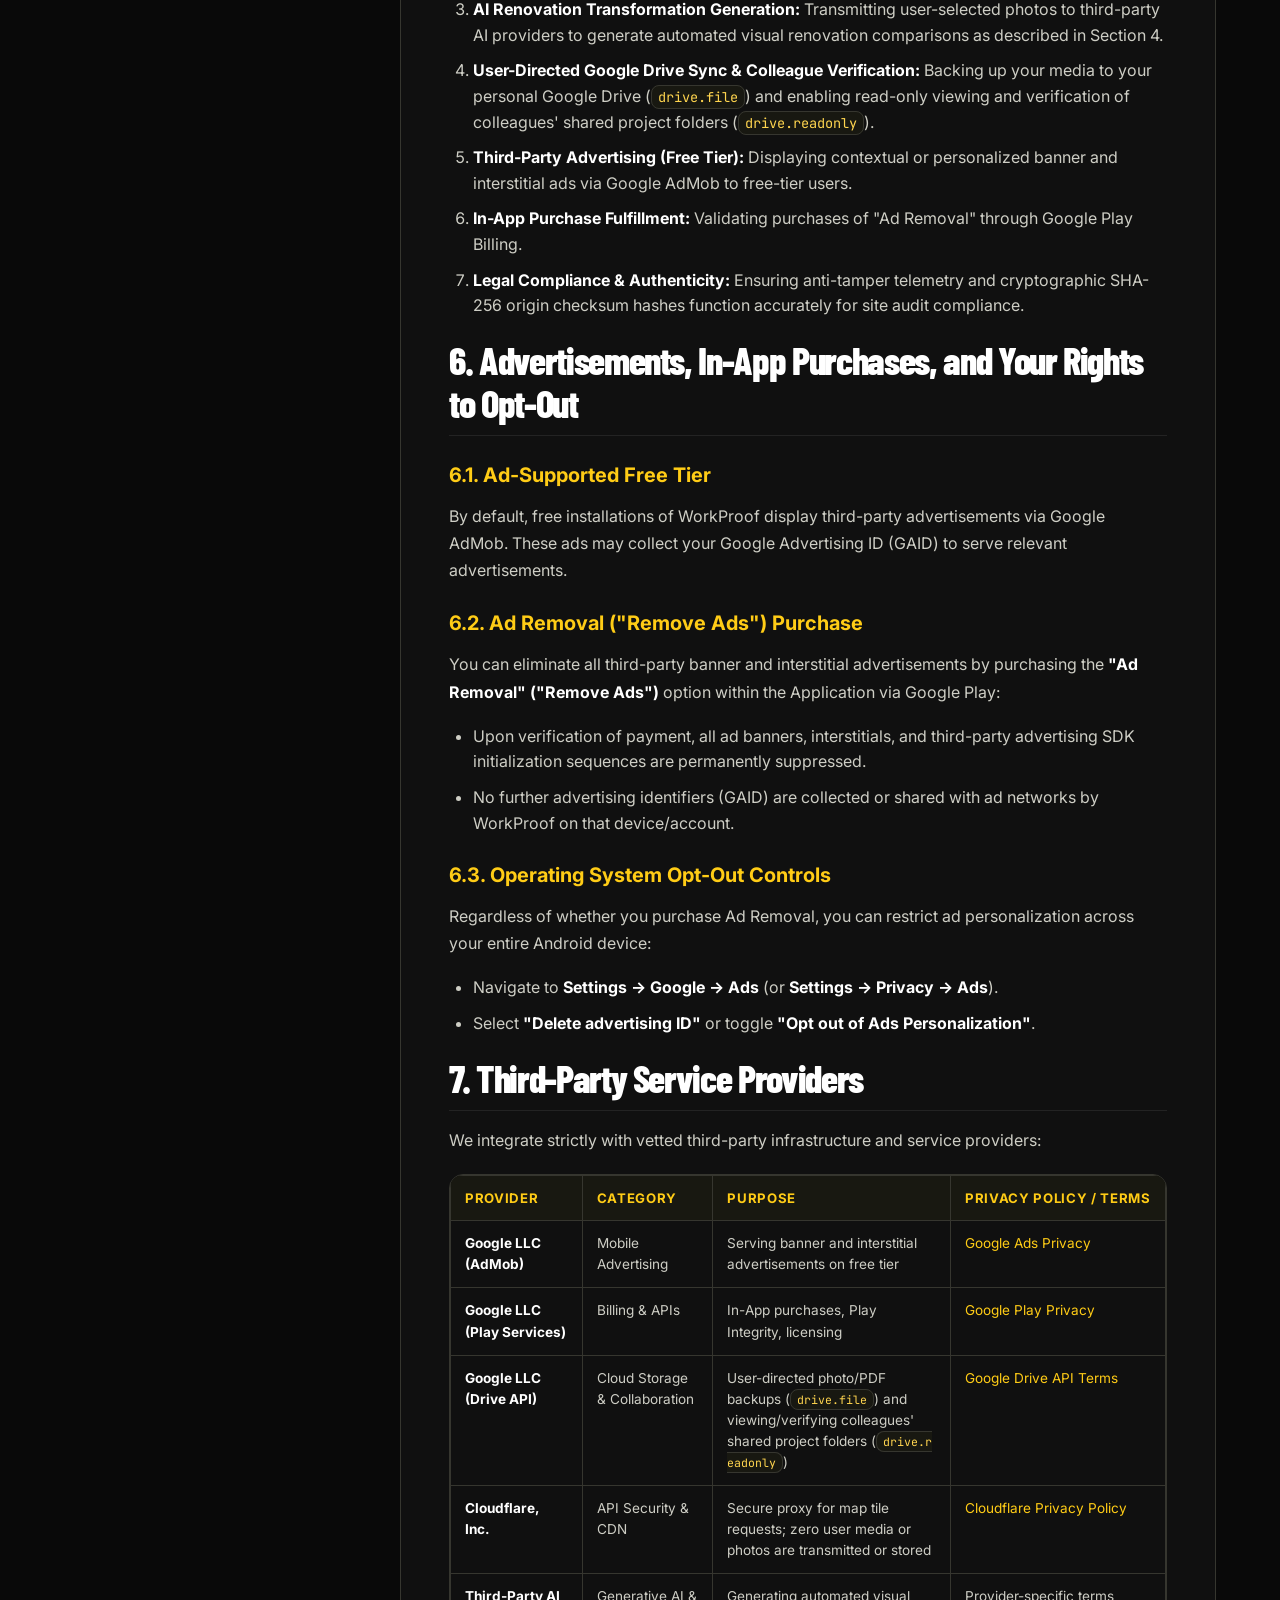
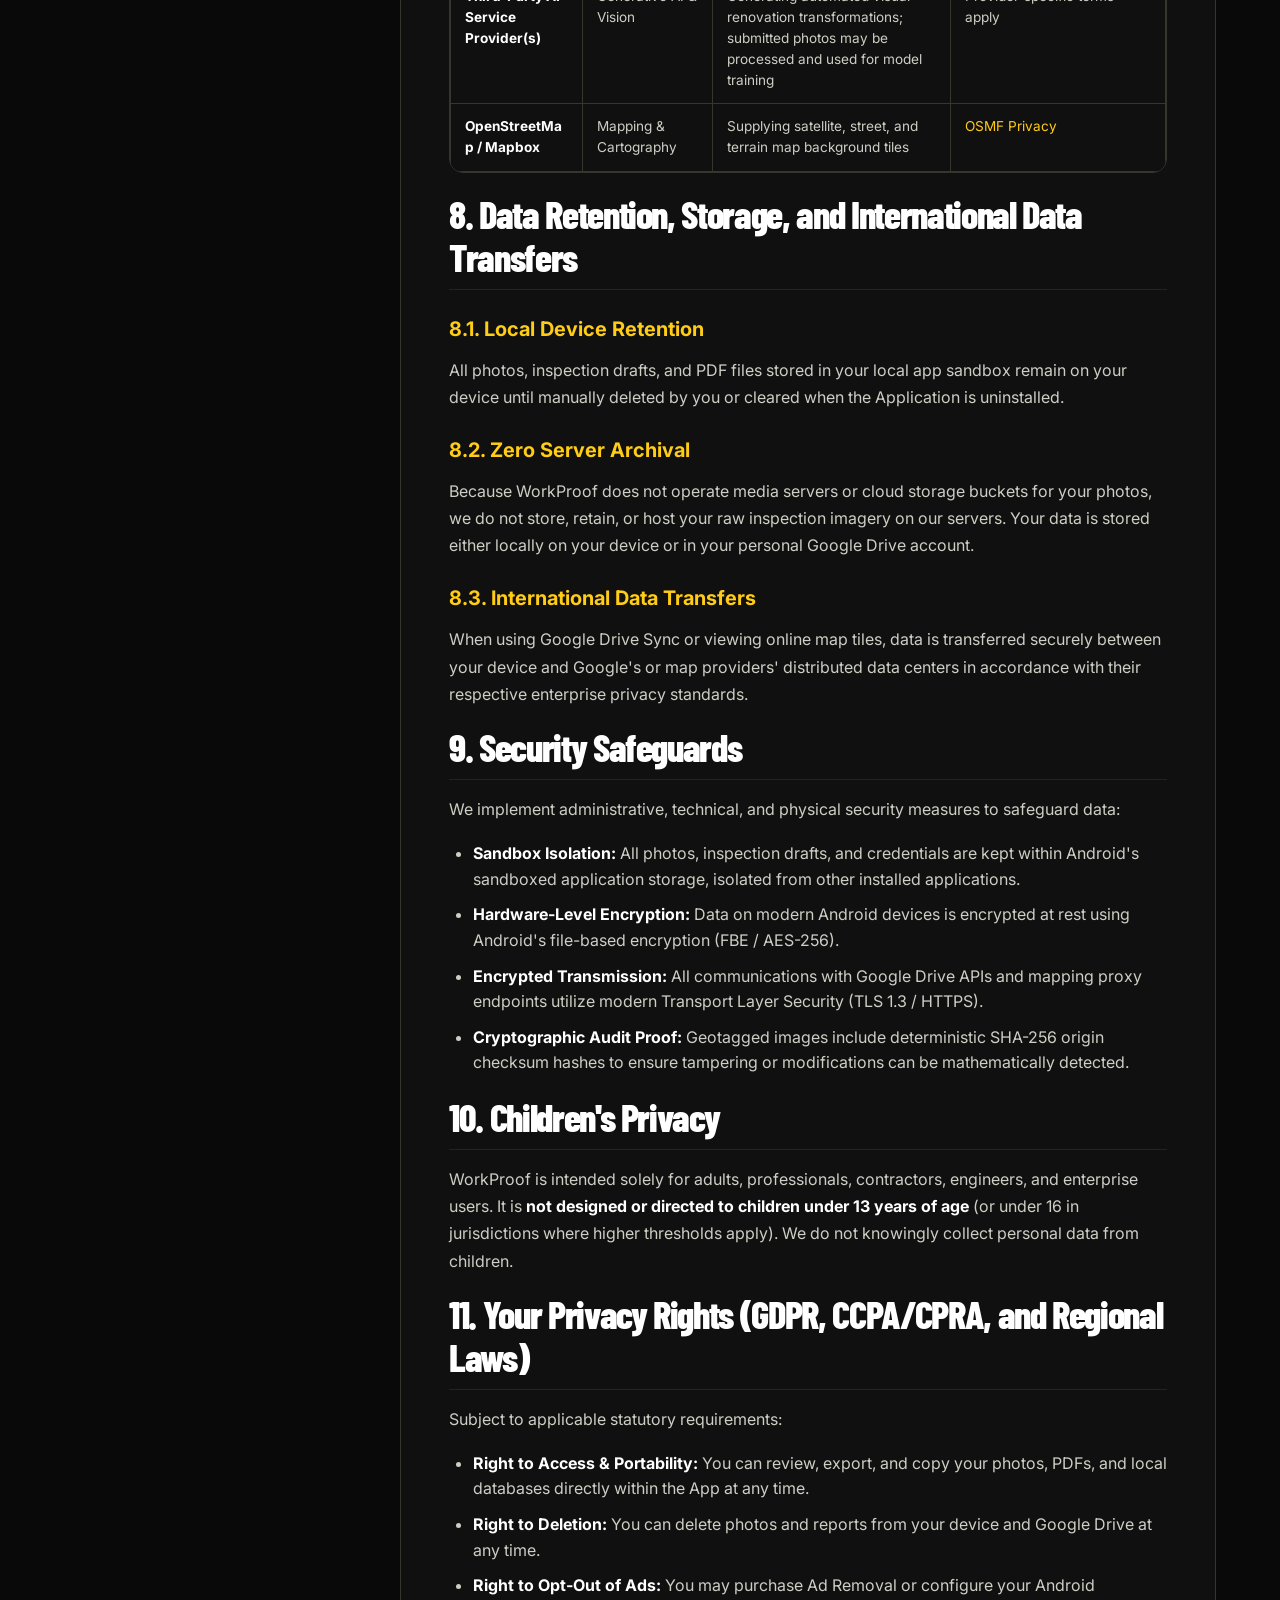
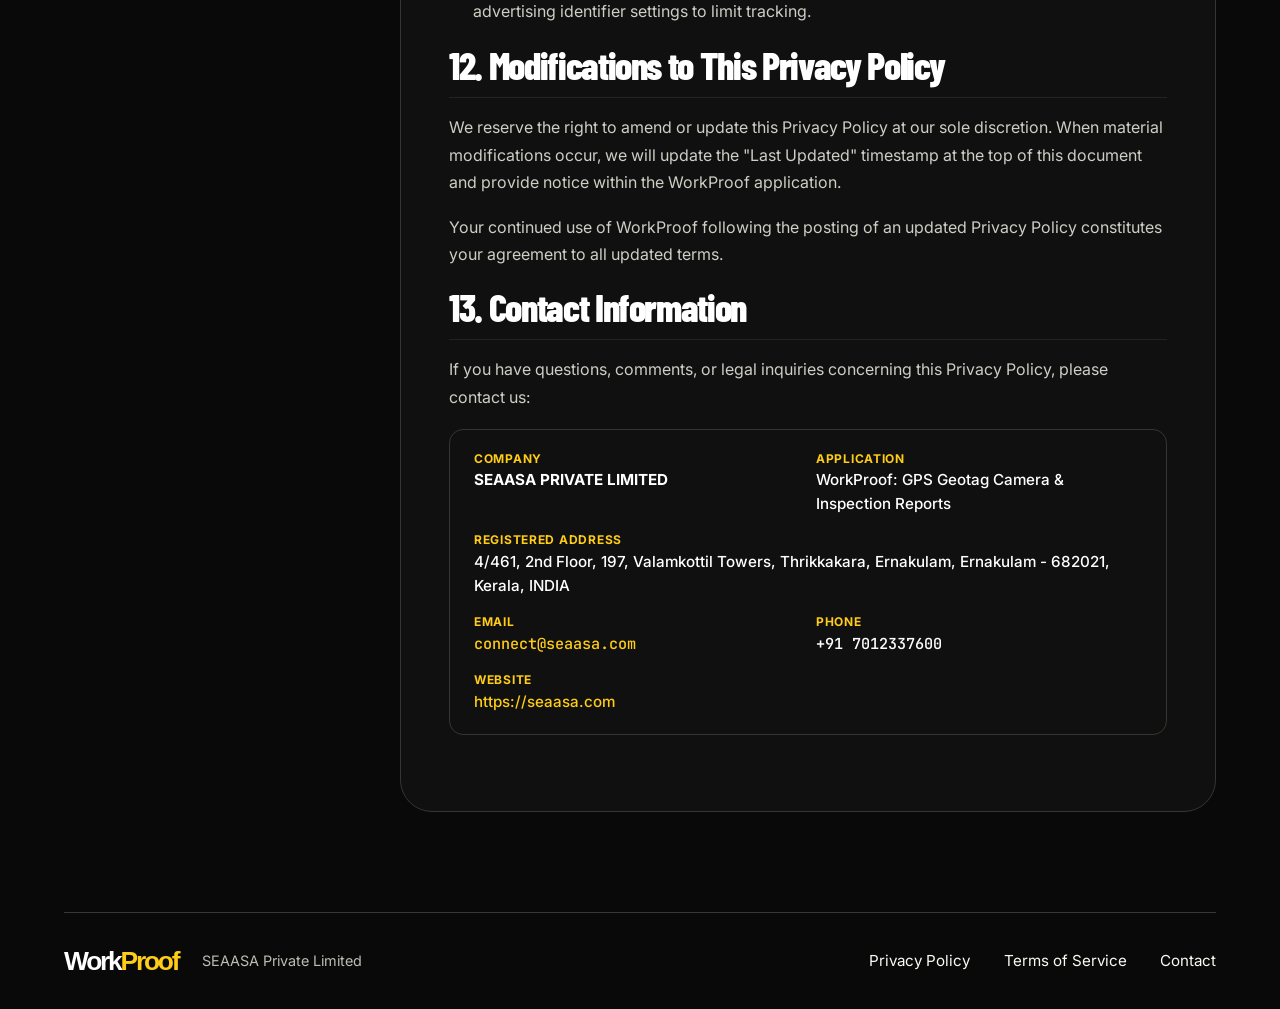
==== commit 4db46ef3: "Restore direct navigation to the published legal document URLs" ====
--- a/privacy/index.html
+++ b/privacy/index.html
@@ -11,7 +11,8 @@
 
   <!-- Open Graph -->
   <meta property="og:type" content="article">
-  <meta property="og:url" content="https://seaasa.github.io/workproof/privacy.html">
+  <meta property="og:url" content="https://workproof.seaasa.com/privacy.html">
+  <link rel="canonical" href="https://workproof.seaasa.com/privacy.html">
   <meta property="og:title" content="WorkProof Privacy Policy - SEAASA PRIVATE LIMITED">
   <meta property="og:description" content="Privacy-by-default, local-first architecture, Google Drive sync, and AI model training disclosures.">
   <meta property="og:image" content="../assets/images/logo-square.png">
@@ -144,7 +145,7 @@
 <a class="skip" href="#main">Skip to content</a>
 <header class="mast"><div class="wrap bar">
   <a class="brand" href="/" aria-label="WorkProof home"><img src="/assets/images/android-chrome-192x192.png" alt="">Work<span>Proof</span></a>
-  <nav aria-label="Main navigation"><a href="/#features">Field tools</a><a href="/#themes">Themes</a><a href="/#faq">FAQ</a></nav>
+  <nav aria-label="Main navigation"><a href="/#features">Field tools</a><a href="/#themes">Themes</a><a href="/#faq">FAQ</a><a class="legal-link" href="/privacy.html">Privacy Policy</a><a class="legal-link" href="/terms.html">Terms of Service</a></nav>
   <a class="nav-action" href="/#download">Get WorkProof</a>
 </div></header>
 <main id="main">
@@ -588,5 +589,5 @@
         </article>
       </div>
     </div>
-  </main><footer class="wrap foot"><a class="brand" href="/">Work<span>Proof</span></a><span>SEAASA Private Limited</span><nav aria-label="Legal"><a href="/privacy/">Privacy</a><a href="/terms/">Terms</a><a href="mailto:connect@seaasa.com">Contact</a></nav></footer>
+  </main><footer class="wrap foot"><a class="brand" href="/">Work<span>Proof</span></a><span>SEAASA Private Limited</span><nav aria-label="Legal"><a href="/privacy.html">Privacy Policy</a><a href="/terms.html">Terms of Service</a><a href="mailto:connect@seaasa.com">Contact</a></nav></footer>
 </body></html>
--- a/assets/css/field.css
+++ b/assets/css/field.css
@@ -80,3 +80,12 @@
 .document .legal-header .text-silver{color:inherit}
 .document .legal-body h2{font-size:clamp(1.75rem,3vw,2.4rem);line-height:1.12}
 .document .foot{border-top:1px solid var(--rule)}
+@media(max-width:960px){
+  .bar{height:auto;min-height:62px;flex-wrap:wrap;justify-content:space-between;gap:0;padding-top:.6rem}
+  .bar nav{order:1;width:100%;display:flex;gap:1.5rem;margin:.55rem 0 0;border-top:1px solid var(--rule)}
+  .bar nav a{padding:.6rem 0}
+}
+@media(max-width:680px){
+  .bar nav a:not(.legal-link){display:none}
+  .foot nav{flex-wrap:wrap;gap:.85rem 1.25rem}
+}
